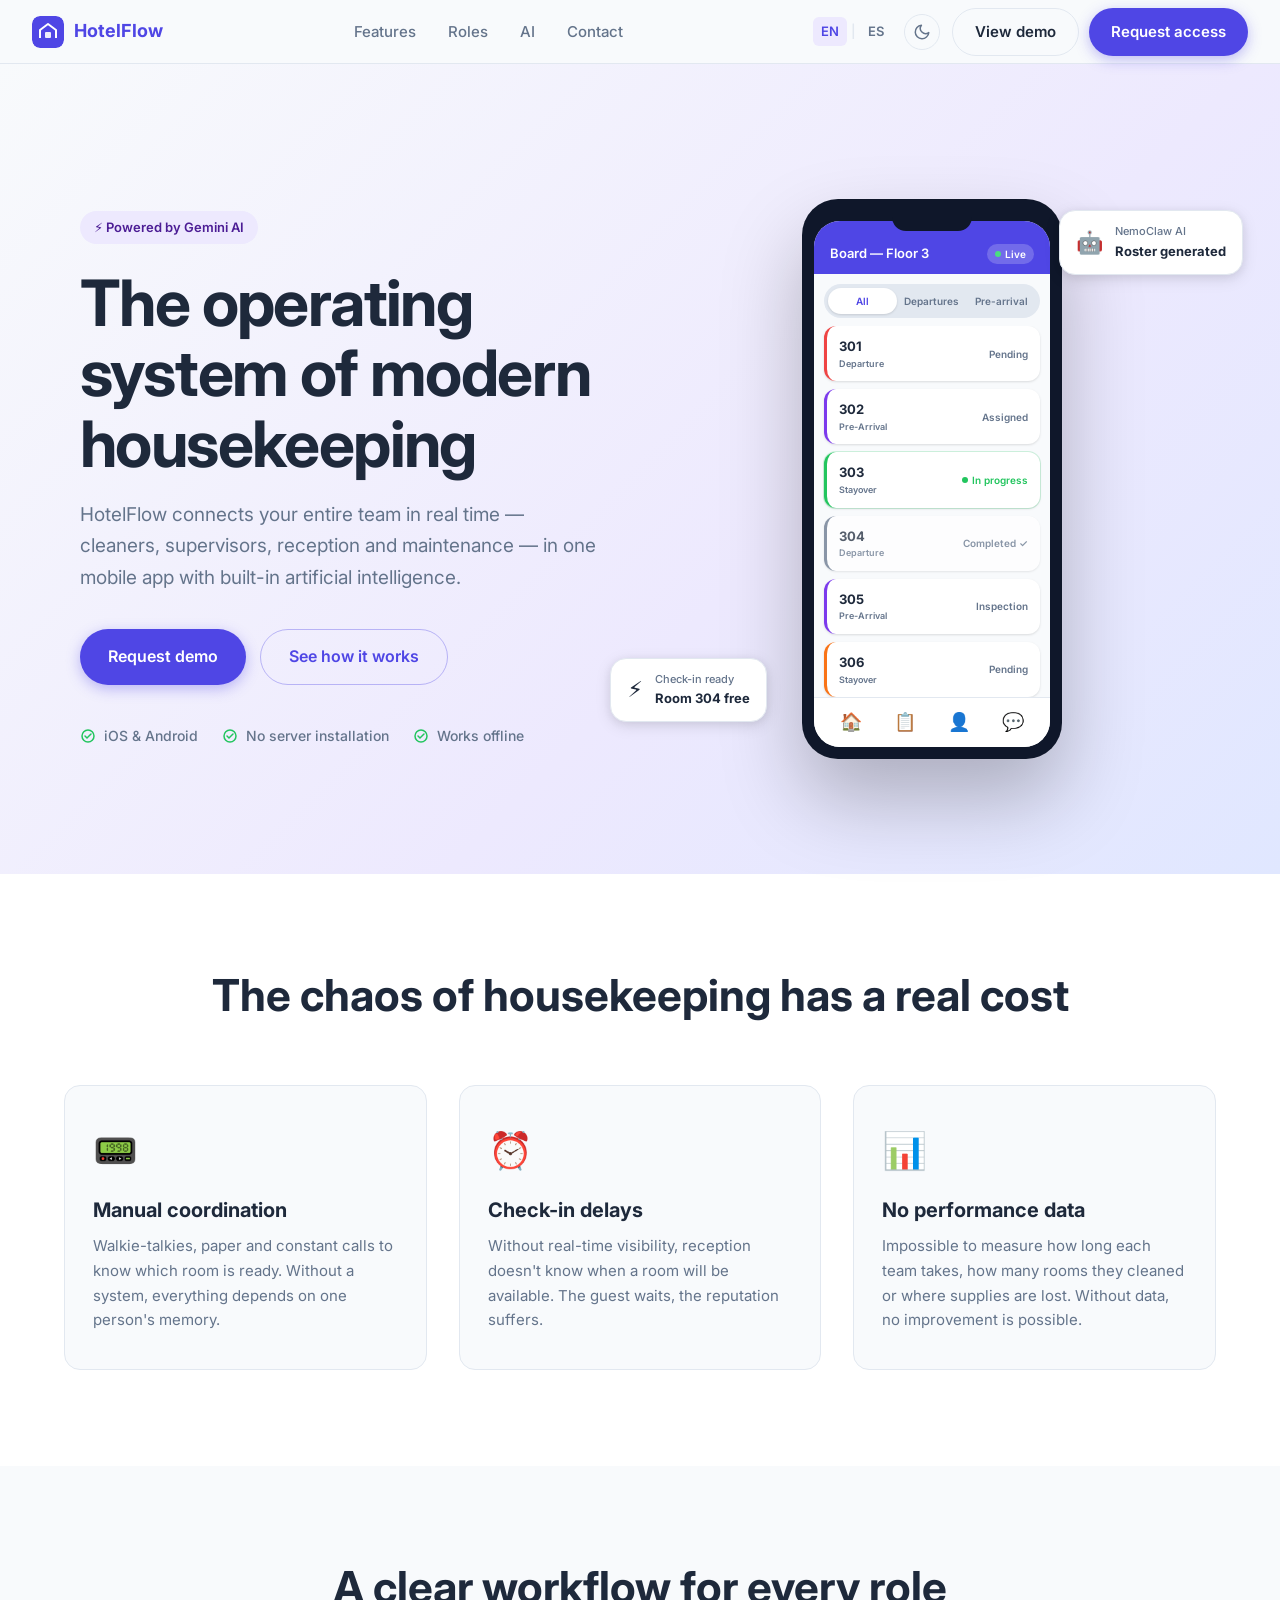
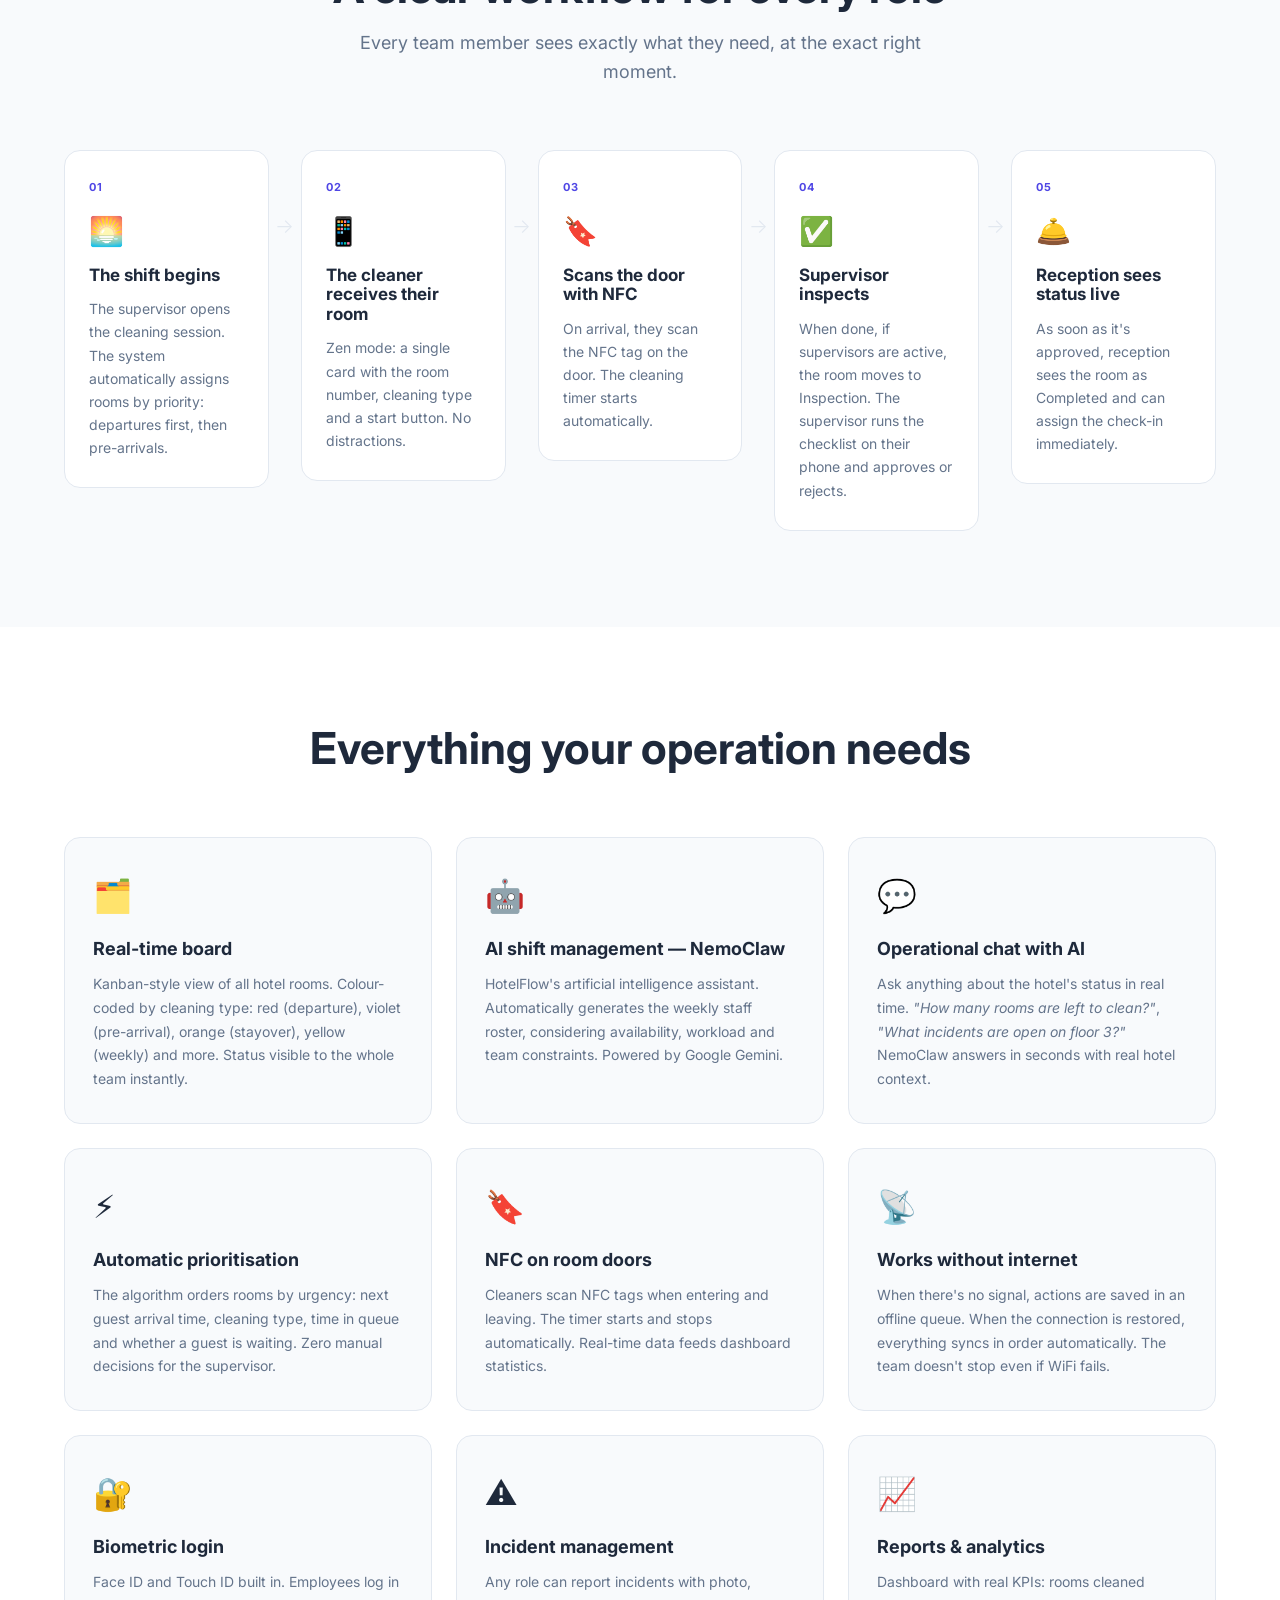
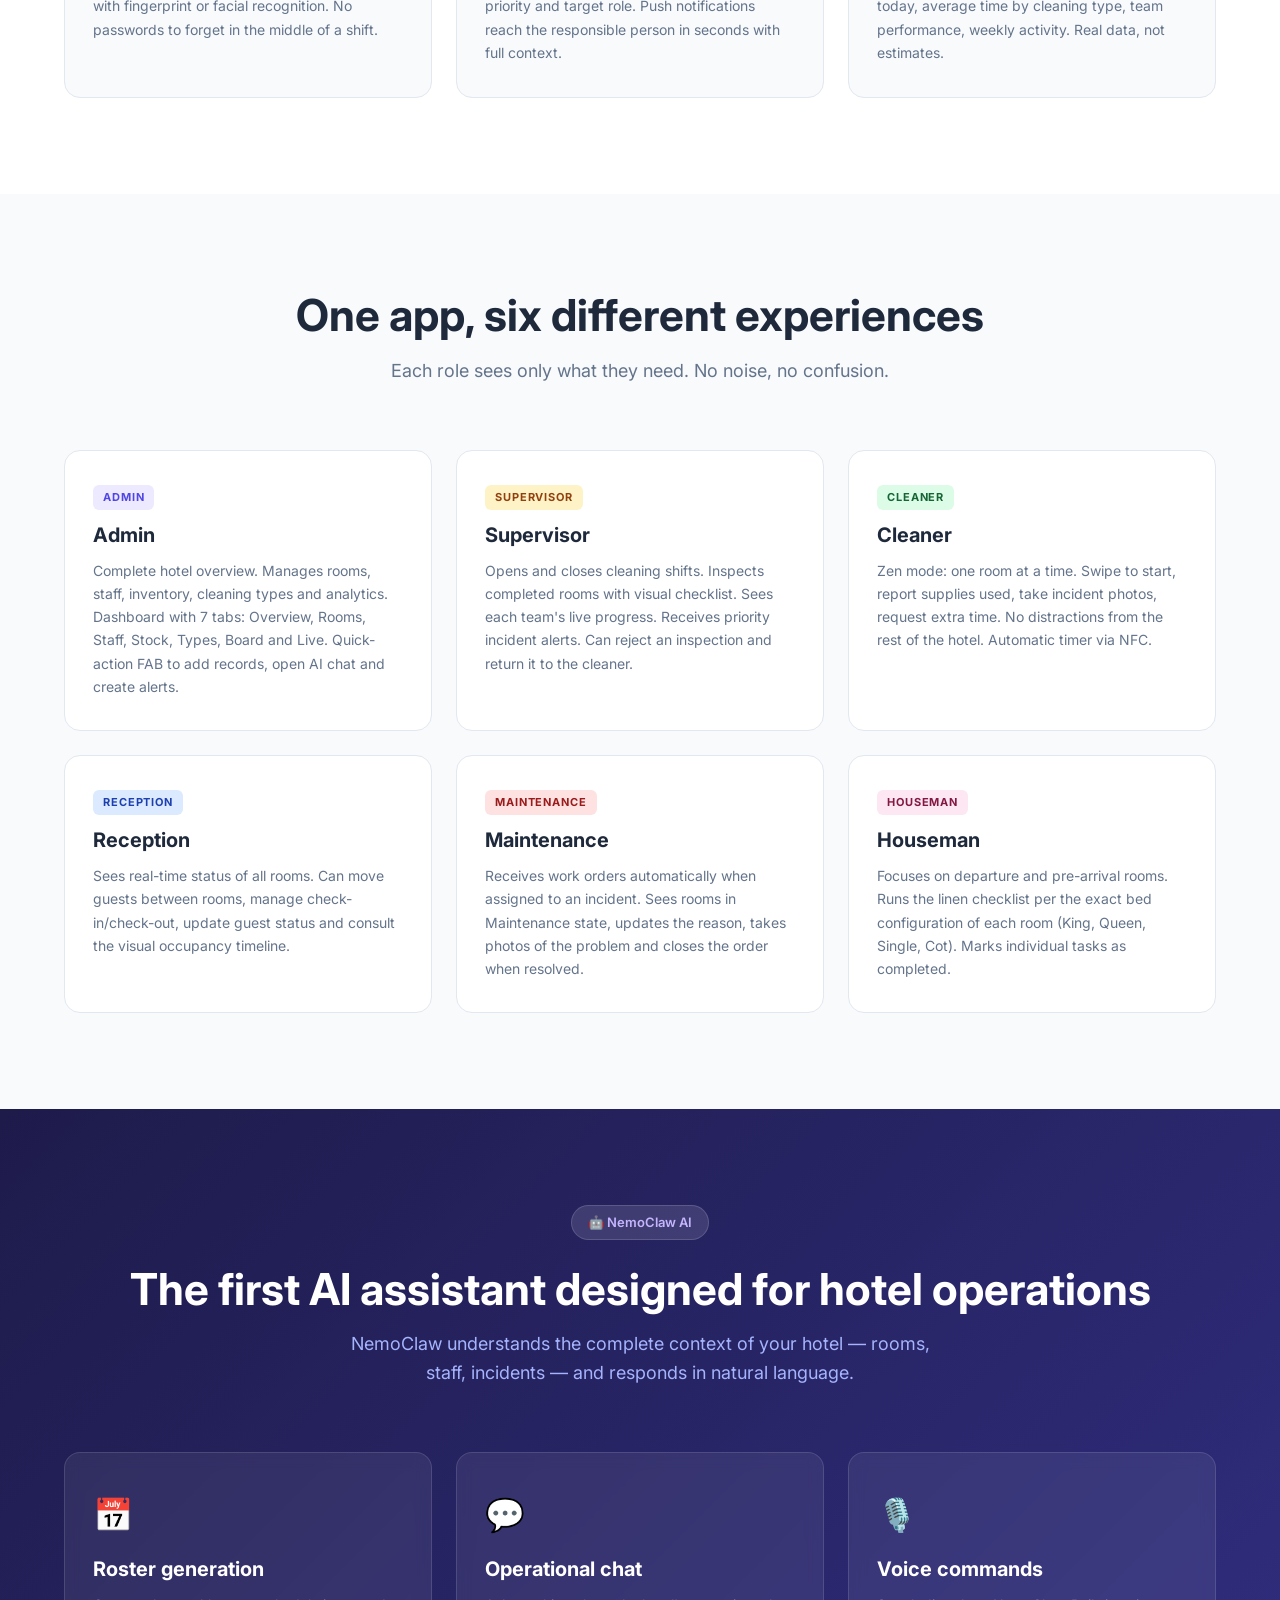
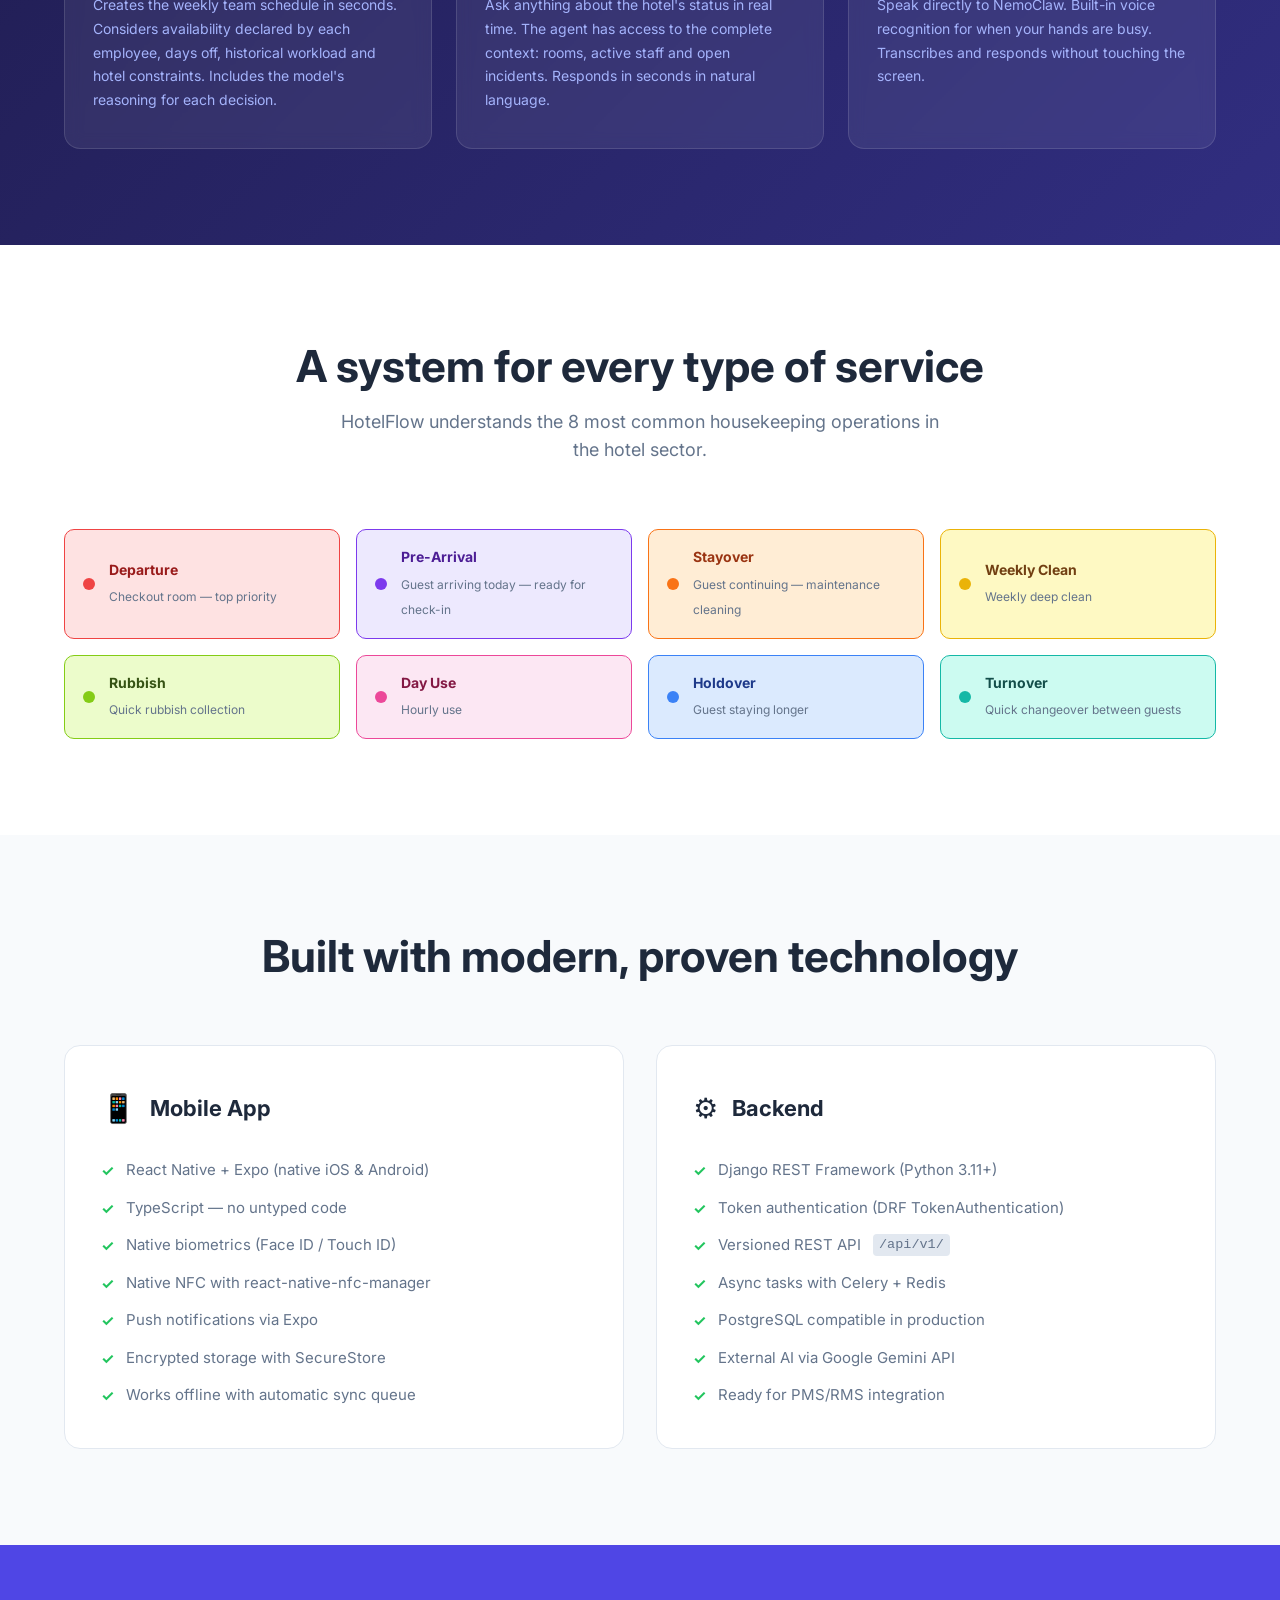
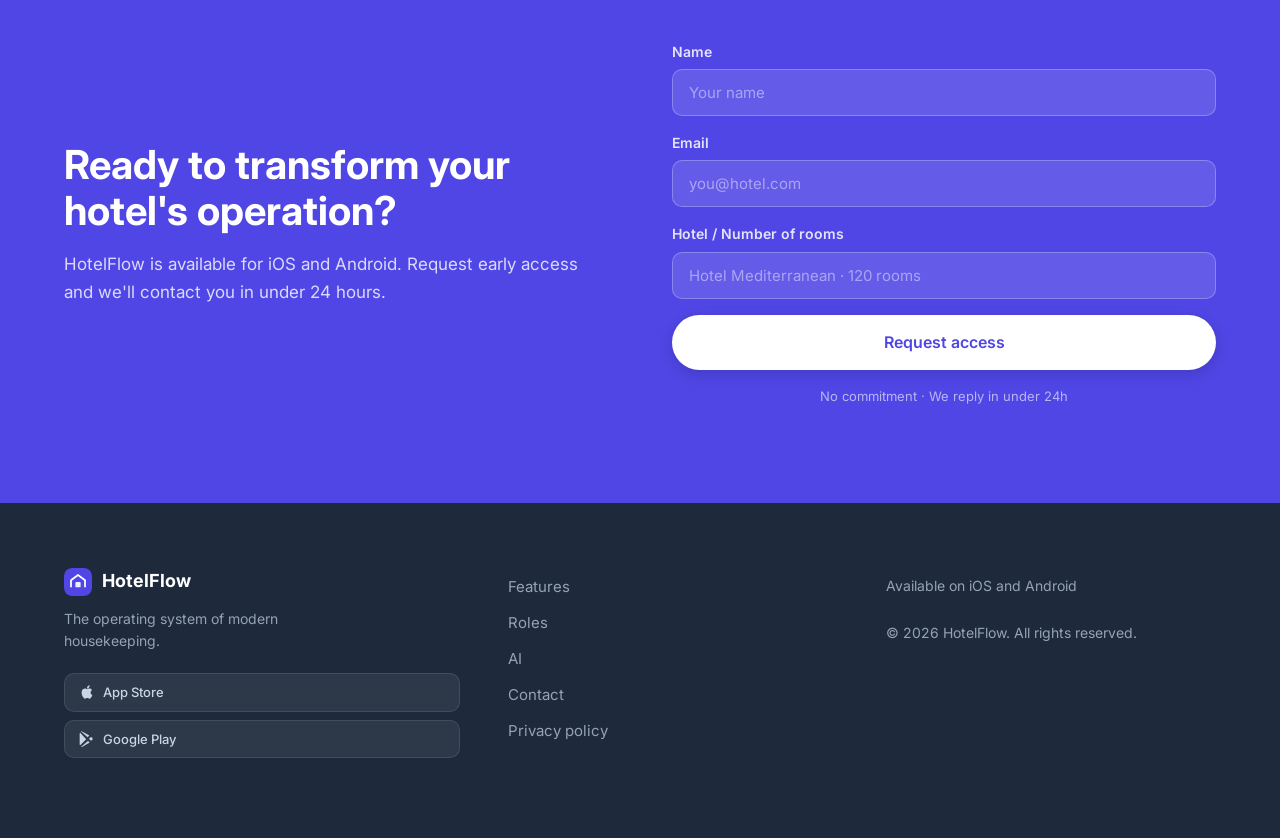
==== index.html @ 0e05501d "Merge pull request #2 from JotaC95/claude/hotelflow-landing-page-g3l93 HotelFlow landing page — Dark" ====
<!doctype html>
<html lang="en" data-theme="light">
<head>
<meta charset="utf-8" />
<meta name="viewport" content="width=device-width,initial-scale=1,viewport-fit=cover" />
<title>HotelFlow — Hotel housekeeping management with AI</title>
<meta name="description" content="Mobile app for hotels connecting cleaners, supervisors and reception in real time, with integrated AI for shifts and operations." />
<meta name="theme-color" content="#4F46E5" />
<meta property="og:title" content="HotelFlow — Hotel housekeeping management with AI" />
<meta property="og:description" content="Mobile app for hotels connecting cleaners, supervisors and reception in real time, with integrated AI for shifts and operations." />
<meta property="og:type" content="website" />
<meta name="robots" content="index,follow" />

<link rel="preconnect" href="https://fonts.googleapis.com" />
<link rel="preconnect" href="https://fonts.gstatic.com" crossorigin />
<link rel="stylesheet" href="https://fonts.googleapis.com/css2?family=Inter:wght@400;500;600;700;800&display=swap" />
<link rel="stylesheet" href="styles.css" />

<script type="application/ld+json">
{
  "@context":"https://schema.org",
  "@type":"SoftwareApplication",
  "name":"HotelFlow",
  "applicationCategory":"BusinessApplication",
  "operatingSystem":"iOS, Android",
  "description":"Mobile app for hotels connecting cleaners, supervisors and reception in real time, with integrated AI."
}
</script>
</head>
<body>

<!-- ========== NAVBAR ========== -->
<nav class="nav" id="nav">
  <a href="#" class="nav__brand">
    <svg class="nav__logo" width="32" height="32" viewBox="0 0 32 32" fill="none" aria-hidden="true">
      <rect width="32" height="32" rx="8" fill="#4F46E5"/>
      <path d="M8 22V14l8-6 8 6v8" stroke="#fff" stroke-width="2" stroke-linejoin="round"/>
      <rect x="13" y="16" width="6" height="6" rx="1" fill="#fff" opacity=".9"/>
    </svg>
    <span class="nav__name">HotelFlow</span>
  </a>

  <ul class="nav__menu">
    <li><a href="#features" data-i18n="nav_features">Features</a></li>
    <li><a href="#roles" data-i18n="nav_roles">Roles</a></li>
    <li><a href="#ia" data-i18n="nav_ia">AI</a></li>
    <li><a href="#contacto" data-i18n="nav_contact">Contact</a></li>
  </ul>

  <div class="nav__right">
    <!-- Language switcher -->
    <div class="lang-switcher" id="lang-switcher" aria-label="Language">
      <button class="lang-btn is-active" data-lang="en">EN</button>
      <span class="lang-sep" aria-hidden="true">|</span>
      <button class="lang-btn" data-lang="es">ES</button>
    </div>

    <!-- Dark mode toggle -->
    <button class="theme-toggle" id="theme-toggle" aria-label="Toggle dark mode">
      <svg class="icon-sun" width="18" height="18" viewBox="0 0 24 24" fill="none" stroke="currentColor" stroke-width="2" stroke-linecap="round" stroke-linejoin="round" aria-hidden="true">
        <circle cx="12" cy="12" r="4"/><line x1="12" y1="2" x2="12" y2="6"/><line x1="12" y1="18" x2="12" y2="22"/>
        <line x1="4.93" y1="4.93" x2="7.76" y2="7.76"/><line x1="16.24" y1="16.24" x2="19.07" y2="19.07"/>
        <line x1="2" y1="12" x2="6" y2="12"/><line x1="18" y1="12" x2="22" y2="12"/>
        <line x1="4.93" y1="19.07" x2="7.76" y2="16.24"/><line x1="16.24" y1="7.76" x2="19.07" y2="4.93"/>
      </svg>
      <svg class="icon-moon" width="18" height="18" viewBox="0 0 24 24" fill="none" stroke="currentColor" stroke-width="2" stroke-linecap="round" stroke-linejoin="round" aria-hidden="true">
        <path d="M21 12.79A9 9 0 1 1 11.21 3 7 7 0 0 0 21 12.79z"/>
      </svg>
    </button>

    <div class="nav__cta">
      <button class="btn btn--ghost" id="btn-demo" data-i18n="nav_demo">View demo</button>
      <a href="#contacto" class="btn btn--primary" data-i18n="nav_access">Request access</a>
    </div>
  </div>

  <button class="nav__hamburger" id="hamburger" aria-label="Open menu">
    <span></span><span></span><span></span>
  </button>
</nav>

<!-- Mobile menu -->
<div class="mobile-menu" id="mobile-menu" aria-hidden="true">
  <ul>
    <li><a href="#features" data-i18n="nav_features">Features</a></li>
    <li><a href="#roles" data-i18n="nav_roles">Roles</a></li>
    <li><a href="#ia" data-i18n="nav_ia">AI</a></li>
    <li><a href="#contacto" data-i18n="nav_contact">Contact</a></li>
  </ul>
  <div class="mobile-menu__controls">
    <div class="lang-switcher">
      <button class="lang-btn is-active" data-lang="en">EN</button>
      <span class="lang-sep" aria-hidden="true">|</span>
      <button class="lang-btn" data-lang="es">ES</button>
    </div>
    <button class="theme-toggle" id="theme-toggle-mobile" aria-label="Toggle dark mode">
      <svg class="icon-sun" width="18" height="18" viewBox="0 0 24 24" fill="none" stroke="currentColor" stroke-width="2" stroke-linecap="round" stroke-linejoin="round" aria-hidden="true">
        <circle cx="12" cy="12" r="4"/><line x1="12" y1="2" x2="12" y2="6"/><line x1="12" y1="18" x2="12" y2="22"/>
        <line x1="4.93" y1="4.93" x2="7.76" y2="7.76"/><line x1="16.24" y1="16.24" x2="19.07" y2="19.07"/>
        <line x1="2" y1="12" x2="6" y2="12"/><line x1="18" y1="12" x2="22" y2="12"/>
      </svg>
      <svg class="icon-moon" width="18" height="18" viewBox="0 0 24 24" fill="none" stroke="currentColor" stroke-width="2" stroke-linecap="round" stroke-linejoin="round" aria-hidden="true">
        <path d="M21 12.79A9 9 0 1 1 11.21 3 7 7 0 0 0 21 12.79z"/>
      </svg>
    </button>
  </div>
  <div class="mobile-menu__cta">
    <a href="#contacto" class="btn btn--primary btn--block" data-i18n="nav_access">Request access</a>
  </div>
</div>

<!-- ========== HERO ========== -->
<section class="hero" id="hero">
  <div class="hero__bg"></div>
  <div class="hero__content">
    <span class="hero__badge" data-i18n="hero_badge">⚡ Powered by Gemini AI</span>
    <h1 class="hero__title" data-i18n="hero_title">The operating system of modern housekeeping</h1>
    <p class="hero__sub" data-i18n="hero_sub">HotelFlow connects your entire team in real time — cleaners, supervisors, reception and maintenance — in one mobile app with built-in artificial intelligence.</p>
    <div class="hero__cta">
      <a href="#contacto" class="btn btn--primary btn--lg" data-i18n="hero_cta_primary">Request demo</a>
      <a href="#como-funciona" class="btn btn--outline btn--lg" data-i18n="hero_cta_secondary">See how it works</a>
    </div>
    <ul class="hero__trust">
      <li>
        <svg width="16" height="16" viewBox="0 0 16 16" fill="none" aria-hidden="true"><circle cx="8" cy="8" r="6" stroke="#22C55E" stroke-width="1.5"/><path d="M5 8l2 2 4-4" stroke="#22C55E" stroke-width="1.5" stroke-linecap="round"/></svg>
        <span data-i18n="hero_trust_1">iOS &amp; Android</span>
      </li>
      <li>
        <svg width="16" height="16" viewBox="0 0 16 16" fill="none" aria-hidden="true"><circle cx="8" cy="8" r="6" stroke="#22C55E" stroke-width="1.5"/><path d="M5 8l2 2 4-4" stroke="#22C55E" stroke-width="1.5" stroke-linecap="round"/></svg>
        <span data-i18n="hero_trust_2">No server installation</span>
      </li>
      <li>
        <svg width="16" height="16" viewBox="0 0 16 16" fill="none" aria-hidden="true"><circle cx="8" cy="8" r="6" stroke="#22C55E" stroke-width="1.5"/><path d="M5 8l2 2 4-4" stroke="#22C55E" stroke-width="1.5" stroke-linecap="round"/></svg>
        <span data-i18n="hero_trust_3">Works offline</span>
      </li>
    </ul>
  </div>

  <div class="hero__visual">
    <div class="phone-frame">
      <div class="phone-notch"></div>
      <div class="phone-screen">
        <div class="app-header">
          <span class="app-header__title" data-i18n="app_header_title">Board — Floor 3</span>
          <span class="app-header__badge"><span data-i18n="app_header_badge">Live</span></span>
        </div>
        <div class="app-tabs">
          <span class="app-tab app-tab--active" data-i18n="app_tab_all">All</span>
          <span class="app-tab" data-i18n="app_tab_departures">Departures</span>
          <span class="app-tab" data-i18n="app_tab_prearrival">Pre-arrival</span>
        </div>
        <div class="room-board">
          <div class="room-card room-card--departure">
            <div><div class="room-card__num">301</div><div class="room-card__type">Departure</div></div>
            <div class="room-card__status" data-i18n="room_pending">Pending</div>
          </div>
          <div class="room-card room-card--prearrival">
            <div><div class="room-card__num">302</div><div class="room-card__type">Pre-Arrival</div></div>
            <div class="room-card__status" data-i18n="room_assigned">Assigned</div>
          </div>
          <div class="room-card room-card--inprogress">
            <div><div class="room-card__num">303</div><div class="room-card__type">Stayover</div></div>
            <div class="room-card__status room-card__status--live"><span class="live-dot"></span><span data-i18n="room_inprogress">In progress</span></div>
          </div>
          <div class="room-card room-card--completed">
            <div><div class="room-card__num">304</div><div class="room-card__type">Departure</div></div>
            <div class="room-card__status" data-i18n="room_completed">Completed ✓</div>
          </div>
          <div class="room-card room-card--prearrival">
            <div><div class="room-card__num">305</div><div class="room-card__type">Pre-Arrival</div></div>
            <div class="room-card__status" data-i18n="room_inspection">Inspection</div>
          </div>
          <div class="room-card room-card--stayover">
            <div><div class="room-card__num">306</div><div class="room-card__type">Stayover</div></div>
            <div class="room-card__status" data-i18n="room_pending">Pending</div>
          </div>
        </div>
        <div class="app-footer-bar">
          <span>🏠</span><span>📋</span><span>👤</span><span>💬</span>
        </div>
      </div>
    </div>
    <div class="hero__float hero__float--a reveal">
      <div class="float-card">
        <div class="float-card__icon">🤖</div>
        <div>
          <div class="float-card__label" data-i18n="float_a_label">NemoClaw AI</div>
          <div class="float-card__val" data-i18n="float_a_val">Roster generated</div>
        </div>
      </div>
    </div>
    <div class="hero__float hero__float--b reveal">
      <div class="float-card">
        <div class="float-card__icon">⚡</div>
        <div>
          <div class="float-card__label" data-i18n="float_b_label">Check-in ready</div>
          <div class="float-card__val" data-i18n="float_b_val">Room 304 free</div>
        </div>
      </div>
    </div>
  </div>
</section>

<!-- ========== PROBLEMA ========== -->
<section class="section problema" id="problema">
  <div class="container">
    <div class="section__head reveal">
      <h2 data-i18n="prob_title">The chaos of housekeeping has a real cost</h2>
    </div>
    <div class="problema__grid">
      <div class="problema__card reveal">
        <div class="problema__icon">📟</div>
        <h3 data-i18n="prob_1_title">Manual coordination</h3>
        <p data-i18n="prob_1_text">Walkie-talkies, paper and constant calls to know which room is ready. Without a system, everything depends on one person's memory.</p>
      </div>
      <div class="problema__card reveal">
        <div class="problema__icon">⏰</div>
        <h3 data-i18n="prob_2_title">Check-in delays</h3>
        <p data-i18n="prob_2_text">Without real-time visibility, reception doesn't know when a room will be available. The guest waits, the reputation suffers.</p>
      </div>
      <div class="problema__card reveal">
        <div class="problema__icon">📊</div>
        <h3 data-i18n="prob_3_title">No performance data</h3>
        <p data-i18n="prob_3_text">Impossible to measure how long each team takes, how many rooms they cleaned or where supplies are lost. Without data, no improvement is possible.</p>
      </div>
    </div>
  </div>
</section>

<!-- ========== CÓMO FUNCIONA ========== -->
<section class="section how" id="como-funciona">
  <div class="container">
    <div class="section__head reveal">
      <h2 data-i18n="how_title">A clear workflow for every role</h2>
      <p data-i18n="how_sub">Every team member sees exactly what they need, at the exact right moment.</p>
    </div>
    <div class="steps">
      <div class="step reveal">
        <div class="step__num" data-i18n="step_1_num">01</div>
        <div class="step__icon">🌅</div>
        <h3 data-i18n="step_1_title">The shift begins</h3>
        <p data-i18n="step_1_text">The supervisor opens the cleaning session. The system automatically assigns rooms by priority: departures first, then pre-arrivals.</p>
      </div>
      <div class="step__connector" aria-hidden="true">→</div>
      <div class="step reveal">
        <div class="step__num" data-i18n="step_2_num">02</div>
        <div class="step__icon">📱</div>
        <h3 data-i18n="step_2_title">The cleaner receives their room</h3>
        <p data-i18n="step_2_text">Zen mode: a single card with the room number, cleaning type and a start button. No distractions.</p>
      </div>
      <div class="step__connector" aria-hidden="true">→</div>
      <div class="step reveal">
        <div class="step__num" data-i18n="step_3_num">03</div>
        <div class="step__icon">🔖</div>
        <h3 data-i18n="step_3_title">Scans the door with NFC</h3>
        <p data-i18n="step_3_text">On arrival, they scan the NFC tag on the door. The cleaning timer starts automatically.</p>
      </div>
      <div class="step__connector" aria-hidden="true">→</div>
      <div class="step reveal">
        <div class="step__num" data-i18n="step_4_num">04</div>
        <div class="step__icon">✅</div>
        <h3 data-i18n="step_4_title">Supervisor inspects</h3>
        <p data-i18n="step_4_text">When done, if supervisors are active, the room moves to Inspection. The supervisor runs the checklist on their phone and approves or rejects.</p>
      </div>
      <div class="step__connector" aria-hidden="true">→</div>
      <div class="step reveal">
        <div class="step__num" data-i18n="step_5_num">05</div>
        <div class="step__icon">🛎️</div>
        <h3 data-i18n="step_5_title">Reception sees status live</h3>
        <p data-i18n="step_5_text">As soon as it's approved, reception sees the room as Completed and can assign the check-in immediately.</p>
      </div>
    </div>
  </div>
</section>

<!-- ========== FEATURES ========== -->
<section class="section features" id="features">
  <div class="container">
    <div class="section__head reveal">
      <h2 data-i18n="feat_title">Everything your operation needs</h2>
    </div>
    <div class="features__grid">
      <div class="feature-card reveal">
        <div class="feature-card__icon">🗂️</div>
        <h3 data-i18n="feat_1_title">Real-time board</h3>
        <p data-i18n="feat_1_text">Kanban-style view of all hotel rooms. Colour-coded by cleaning type: red (departure), violet (pre-arrival), orange (stayover), yellow (weekly) and more. Status visible to the whole team instantly.</p>
      </div>
      <div class="feature-card reveal">
        <div class="feature-card__icon">🤖</div>
        <h3 data-i18n="feat_2_title">AI shift management — NemoClaw</h3>
        <p data-i18n="feat_2_text">HotelFlow's artificial intelligence assistant. Automatically generates the weekly staff roster, considering availability, workload and team constraints. Powered by Google Gemini.</p>
      </div>
      <div class="feature-card reveal">
        <div class="feature-card__icon">💬</div>
        <h3 data-i18n="feat_3_title">Operational chat with AI</h3>
        <p data-i18n-html="feat_3_text">Ask anything about the hotel's status in real time. <em>"How many rooms are left to clean?"</em>, <em>"What incidents are open on floor 3?"</em> NemoClaw answers in seconds with real hotel context.</p>
      </div>
      <div class="feature-card reveal">
        <div class="feature-card__icon">⚡</div>
        <h3 data-i18n="feat_4_title">Automatic prioritisation</h3>
        <p data-i18n="feat_4_text">The algorithm orders rooms by urgency: next guest arrival time, cleaning type, time in queue and whether a guest is waiting. Zero manual decisions for the supervisor.</p>
      </div>
      <div class="feature-card reveal">
        <div class="feature-card__icon">🔖</div>
        <h3 data-i18n="feat_5_title">NFC on room doors</h3>
        <p data-i18n="feat_5_text">Cleaners scan NFC tags when entering and leaving. The timer starts and stops automatically. Real-time data feeds dashboard statistics.</p>
      </div>
      <div class="feature-card reveal">
        <div class="feature-card__icon">📡</div>
        <h3 data-i18n="feat_6_title">Works without internet</h3>
        <p data-i18n="feat_6_text">When there's no signal, actions are saved in an offline queue. When the connection is restored, everything syncs in order automatically. The team doesn't stop even if WiFi fails.</p>
      </div>
      <div class="feature-card reveal">
        <div class="feature-card__icon">🔐</div>
        <h3 data-i18n="feat_7_title">Biometric login</h3>
        <p data-i18n="feat_7_text">Face ID and Touch ID built in. Employees log in with fingerprint or facial recognition. No passwords to forget in the middle of a shift.</p>
      </div>
      <div class="feature-card reveal">
        <div class="feature-card__icon">⚠️</div>
        <h3 data-i18n="feat_8_title">Incident management</h3>
        <p data-i18n="feat_8_text">Any role can report incidents with photo, priority and target role. Push notifications reach the responsible person in seconds with full context.</p>
      </div>
      <div class="feature-card reveal">
        <div class="feature-card__icon">📈</div>
        <h3 data-i18n="feat_9_title">Reports &amp; analytics</h3>
        <p data-i18n="feat_9_text">Dashboard with real KPIs: rooms cleaned today, average time by cleaning type, team performance, weekly activity. Real data, not estimates.</p>
      </div>
    </div>
  </div>
</section>

<!-- ========== ROLES ========== -->
<section class="section roles" id="roles">
  <div class="container">
    <div class="section__head reveal">
      <h2 data-i18n="roles_title">One app, six different experiences</h2>
      <p data-i18n="roles_sub">Each role sees only what they need. No noise, no confusion.</p>
    </div>
    <div class="roles__grid">
      <div class="role-card reveal">
        <div class="role-card__badge">ADMIN</div>
        <h3 data-i18n="role_1_title">Admin</h3>
        <p data-i18n="role_1_text">Complete hotel overview. Manages rooms, staff, inventory, cleaning types and analytics. Dashboard with 7 tabs: Overview, Rooms, Staff, Stock, Types, Board and Live. Quick-action FAB to add records, open AI chat and create alerts.</p>
      </div>
      <div class="role-card reveal">
        <div class="role-card__badge role-card__badge--sup">SUPERVISOR</div>
        <h3 data-i18n="role_2_title">Supervisor</h3>
        <p data-i18n="role_2_text">Opens and closes cleaning shifts. Inspects completed rooms with visual checklist. Sees each team's live progress. Receives priority incident alerts. Can reject an inspection and return it to the cleaner.</p>
      </div>
      <div class="role-card reveal">
        <div class="role-card__badge role-card__badge--clean">CLEANER</div>
        <h3 data-i18n="role_3_title">Cleaner</h3>
        <p data-i18n="role_3_text">Zen mode: one room at a time. Swipe to start, report supplies used, take incident photos, request extra time. No distractions from the rest of the hotel. Automatic timer via NFC.</p>
      </div>
      <div class="role-card reveal">
        <div class="role-card__badge role-card__badge--recep">RECEPTION</div>
        <h3 data-i18n="role_4_title">Reception</h3>
        <p data-i18n="role_4_text">Sees real-time status of all rooms. Can move guests between rooms, manage check-in/check-out, update guest status and consult the visual occupancy timeline.</p>
      </div>
      <div class="role-card reveal">
        <div class="role-card__badge role-card__badge--maint">MAINTENANCE</div>
        <h3 data-i18n="role_5_title">Maintenance</h3>
        <p data-i18n="role_5_text">Receives work orders automatically when assigned to an incident. Sees rooms in Maintenance state, updates the reason, takes photos of the problem and closes the order when resolved.</p>
      </div>
      <div class="role-card reveal">
        <div class="role-card__badge role-card__badge--house">HOUSEMAN</div>
        <h3 data-i18n="role_6_title">Houseman</h3>
        <p data-i18n="role_6_text">Focuses on departure and pre-arrival rooms. Runs the linen checklist per the exact bed configuration of each room (King, Queen, Single, Cot). Marks individual tasks as completed.</p>
      </div>
    </div>
  </div>
</section>

<!-- ========== IA ========== -->
<section class="ia" id="ia">
  <div class="container">
    <div class="ia__head reveal">
      <span class="ia__badge" data-i18n="ia_badge">🤖 NemoClaw AI</span>
      <h2 data-i18n="ia_title">The first AI assistant designed for hotel operations</h2>
      <p data-i18n="ia_sub">NemoClaw understands the complete context of your hotel — rooms, staff, incidents — and responds in natural language.</p>
    </div>
    <div class="ia__grid">
      <div class="ia__card reveal">
        <div class="ia__card-icon">📅</div>
        <h3 data-i18n="ia_1_title">Roster generation</h3>
        <p data-i18n="ia_1_text">Creates the weekly team schedule in seconds. Considers availability declared by each employee, days off, historical workload and hotel constraints. Includes the model's reasoning for each decision.</p>
      </div>
      <div class="ia__card reveal">
        <div class="ia__card-icon">💬</div>
        <h3 data-i18n="ia_2_title">Operational chat</h3>
        <p data-i18n="ia_2_text">Ask anything about the hotel's status in real time. The agent has access to the complete context: rooms, active staff and open incidents. Responds in seconds in natural language.</p>
      </div>
      <div class="ia__card reveal">
        <div class="ia__card-icon">🎙️</div>
        <h3 data-i18n="ia_3_title">Voice commands</h3>
        <p data-i18n="ia_3_text">Speak directly to NemoClaw. Built-in voice recognition for when your hands are busy. Transcribes and responds without touching the screen.</p>
      </div>
    </div>
  </div>
</section>

<!-- ========== TIPOS DE LIMPIEZA ========== -->
<section class="section tipos" id="tipos">
  <div class="container">
    <div class="section__head reveal">
      <h2 data-i18n="tipos_title">A system for every type of service</h2>
      <p data-i18n="tipos_sub">HotelFlow understands the 8 most common housekeeping operations in the hotel sector.</p>
    </div>
    <div class="tipos__grid">
      <div class="tipo-badge reveal" style="--tipo-bg:#FEE2E2;--tipo-border:#EF4444;--tipo-text:#991B1B">
        <span class="tipo-badge__dot" style="background:#EF4444"></span>
        <div><strong data-i18n="tipo_1_name">Departure</strong><span data-i18n="tipo_1_desc">Checkout room — top priority</span></div>
      </div>
      <div class="tipo-badge reveal" style="--tipo-bg:#EDE9FE;--tipo-border:#7C3AED;--tipo-text:#4C1D95">
        <span class="tipo-badge__dot" style="background:#7C3AED"></span>
        <div><strong data-i18n="tipo_2_name">Pre-Arrival</strong><span data-i18n="tipo_2_desc">Guest arriving today — ready for check-in</span></div>
      </div>
      <div class="tipo-badge reveal" style="--tipo-bg:#FFEDD5;--tipo-border:#F97316;--tipo-text:#9A3412">
        <span class="tipo-badge__dot" style="background:#F97316"></span>
        <div><strong data-i18n="tipo_3_name">Stayover</strong><span data-i18n="tipo_3_desc">Guest continuing — maintenance cleaning</span></div>
      </div>
      <div class="tipo-badge reveal" style="--tipo-bg:#FEF9C3;--tipo-border:#EAB308;--tipo-text:#713F12">
        <span class="tipo-badge__dot" style="background:#EAB308"></span>
        <div><strong data-i18n="tipo_4_name">Weekly Clean</strong><span data-i18n="tipo_4_desc">Weekly deep clean</span></div>
      </div>
      <div class="tipo-badge reveal" style="--tipo-bg:#ECFCCB;--tipo-border:#84CC16;--tipo-text:#365314">
        <span class="tipo-badge__dot" style="background:#84CC16"></span>
        <div><strong data-i18n="tipo_5_name">Rubbish</strong><span data-i18n="tipo_5_desc">Quick rubbish collection</span></div>
      </div>
      <div class="tipo-badge reveal" style="--tipo-bg:#FCE7F3;--tipo-border:#EC4899;--tipo-text:#831843">
        <span class="tipo-badge__dot" style="background:#EC4899"></span>
        <div><strong data-i18n="tipo_6_name">Day Use</strong><span data-i18n="tipo_6_desc">Hourly use</span></div>
      </div>
      <div class="tipo-badge reveal" style="--tipo-bg:#DBEAFE;--tipo-border:#3B82F6;--tipo-text:#1E3A8A">
        <span class="tipo-badge__dot" style="background:#3B82F6"></span>
        <div><strong data-i18n="tipo_7_name">Holdover</strong><span data-i18n="tipo_7_desc">Guest staying longer</span></div>
      </div>
      <div class="tipo-badge reveal" style="--tipo-bg:#CCFBF1;--tipo-border:#14B8A6;--tipo-text:#134E4A">
        <span class="tipo-badge__dot" style="background:#14B8A6"></span>
        <div><strong data-i18n="tipo_8_name">Turnover</strong><span data-i18n="tipo_8_desc">Quick changeover between guests</span></div>
      </div>
    </div>
  </div>
</section>

<!-- ========== STACK ========== -->
<section class="section stack" id="stack">
  <div class="container">
    <div class="section__head reveal">
      <h2 data-i18n="stack_title">Built with modern, proven technology</h2>
    </div>
    <div class="stack__grid">
      <div class="stack__col reveal">
        <div class="stack__col-head">
          <span class="stack__col-icon">📱</span>
          <h3 data-i18n="stack_mobile_title">Mobile App</h3>
        </div>
        <ul class="stack__list">
          <li data-i18n="stack_mobile_1">React Native + Expo (native iOS &amp; Android)</li>
          <li data-i18n="stack_mobile_2">TypeScript — no untyped code</li>
          <li data-i18n="stack_mobile_3">Native biometrics (Face ID / Touch ID)</li>
          <li data-i18n="stack_mobile_4">Native NFC with react-native-nfc-manager</li>
          <li data-i18n="stack_mobile_5">Push notifications via Expo</li>
          <li data-i18n="stack_mobile_6">Encrypted storage with SecureStore</li>
          <li data-i18n="stack_mobile_7">Works offline with automatic sync queue</li>
        </ul>
      </div>
      <div class="stack__col reveal">
        <div class="stack__col-head">
          <span class="stack__col-icon">⚙️</span>
          <h3 data-i18n="stack_backend_title">Backend</h3>
        </div>
        <ul class="stack__list">
          <li data-i18n="stack_backend_1">Django REST Framework (Python 3.11+)</li>
          <li data-i18n="stack_backend_2">Token authentication (DRF TokenAuthentication)</li>
          <li>Versioned REST API <code>/api/v1/</code></li>
          <li data-i18n="stack_backend_4">Async tasks with Celery + Redis</li>
          <li data-i18n="stack_backend_5">PostgreSQL compatible in production</li>
          <li data-i18n="stack_backend_6">External AI via Google Gemini API</li>
          <li data-i18n="stack_backend_7">Ready for PMS/RMS integration</li>
        </ul>
      </div>
    </div>
  </div>
</section>

<!-- ========== CTA FINAL ========== -->
<section class="cta-section" id="contacto">
  <div class="container">
    <div class="cta-section__inner">
      <div class="cta-section__text reveal">
        <h2 data-i18n="cta_title">Ready to transform your hotel's operation?</h2>
        <p data-i18n="cta_sub">HotelFlow is available for iOS and Android. Request early access and we'll contact you in under 24 hours.</p>
      </div>
      <form class="cta-form reveal" id="cta-form" novalidate>
        <div class="form-group">
          <label for="f-name" data-i18n="form_name_label">Name</label>
          <input type="text" id="f-name" name="nombre" data-i18n-ph="form_name_placeholder" placeholder="Your name" required />
        </div>
        <div class="form-group">
          <label for="f-email" data-i18n="form_email_label">Email</label>
          <input type="email" id="f-email" name="email" data-i18n-ph="form_email_placeholder" placeholder="you@hotel.com" required />
        </div>
        <div class="form-group">
          <label for="f-hotel" data-i18n="form_hotel_label">Hotel / Number of rooms</label>
          <input type="text" id="f-hotel" name="hotel" data-i18n-ph="form_hotel_placeholder" placeholder="Hotel Mediterranean · 120 rooms" required />
        </div>
        <button type="submit" class="btn btn--white btn--block btn--lg" data-i18n="form_btn">Request access</button>
        <p class="cta-form__note" data-i18n="form_note">No commitment · We reply in under 24h</p>
      </form>
    </div>
  </div>
</section>

<!-- ========== FOOTER ========== -->
<footer class="footer">
  <div class="container">
    <div class="footer__grid">
      <div class="footer__brand">
        <a href="#" class="nav__brand">
          <svg class="nav__logo" width="28" height="28" viewBox="0 0 32 32" fill="none" aria-hidden="true">
            <rect width="32" height="32" rx="8" fill="#4F46E5"/>
            <path d="M8 22V14l8-6 8 6v8" stroke="#fff" stroke-width="2" stroke-linejoin="round"/>
            <rect x="13" y="16" width="6" height="6" rx="1" fill="#fff" opacity=".9"/>
          </svg>
          <span class="nav__name footer__brand-name">HotelFlow</span>
        </a>
        <p data-i18n="footer_tagline">The operating system of modern housekeeping.</p>
        <div class="footer__stores">
          <span class="store-badge">
            <svg width="16" height="16" viewBox="0 0 24 24" fill="currentColor" aria-hidden="true"><path d="M18.71 19.5c-.83 1.24-1.71 2.45-3.05 2.47-1.34.03-1.77-.79-3.29-.79-1.53 0-2 .77-3.27.82-1.31.05-2.3-1.32-3.14-2.53C4.25 17 2.94 12.45 4.7 9.39c.87-1.52 2.43-2.48 4.12-2.51 1.28-.02 2.5.87 3.29.87.78 0 2.26-1.07 3.8-.91.65.03 2.47.26 3.64 1.98-.09.06-2.17 1.28-2.15 3.81.03 3.02 2.65 4.03 2.68 4.04-.03.07-.42 1.44-1.38 2.83M13 3.5c.73-.83 1.94-1.46 2.94-1.5.13 1.17-.34 2.35-1.04 3.19-.69.85-1.83 1.51-2.95 1.42-.15-1.15.41-2.35 1.05-3.11z"/></svg>
            App Store
          </span>
          <span class="store-badge">
            <svg width="16" height="16" viewBox="0 0 24 24" fill="currentColor" aria-hidden="true"><path d="M3.18 23.76c.24.14.5.21.77.21.17 0 .34-.03.5-.09l11.56-6.47-2.5-2.5-10.33 8.85zm-1.5-21.14C1.25 2.96 1 3.4 1 3.96v16.07c0 .56.25 1 .68 1.32l.09.07 9-9v-.21L1.77 2.55l-.09.07zM20.17 10.28l-2.36-1.33-2.8 2.8 2.8 2.8 2.38-1.34c.68-.38.68-1.01 0-1.39l-.02-.04zM3.95.25L15.51 6.72l-2.5 2.5L2.68.37C2.88.3 3.11.27 3.35.27c.21 0 .41.03.6.1l-.02-.12z"/></svg>
            Google Play
          </span>
        </div>
      </div>
      <nav class="footer__nav" aria-label="Footer navigation">
        <a href="#features" data-i18n="nav_features">Features</a>
        <a href="#roles" data-i18n="nav_roles">Roles</a>
        <a href="#ia" data-i18n="nav_ia">AI</a>
        <a href="#contacto" data-i18n="nav_contact">Contact</a>
        <a href="#" data-i18n="footer_privacy">Privacy policy</a>
      </nav>
      <div class="footer__info">
        <p data-i18n="footer_available">Available on iOS and Android</p>
        <p class="footer__copy" data-i18n="footer_copy">© 2026 HotelFlow. All rights reserved.</p>
      </div>
    </div>
  </div>
</footer>

<script src="app.js"></script>
</body>
</html>
---- styles.css ----
/* ============ TOKENS — LIGHT ============ */
:root {
  --primary: #4F46E5;
  --primary-dark: #4338CA;
  --primary-light: #EDE9FE;
  --secondary: #F97316;
  --bg: #F8FAFC;
  --bg-card: #FFFFFF;
  --bg-section-alt: #FFFFFF;
  --text: #1E293B;
  --text-muted: #64748B;
  --border: #E2E8F0;
  --success: #22C55E;
  --footer-bg: #1E293B;
  --footer-border: rgba(255,255,255,.08);
  --radius: 16px;
  --radius-sm: 10px;
  --radius-lg: 24px;
  --shadow-sm: 0 1px 3px rgba(0,0,0,.08), 0 1px 2px rgba(0,0,0,.05);
  --shadow: 0 4px 16px rgba(0,0,0,.1), 0 2px 8px rgba(0,0,0,.06);
  --shadow-lg: 0 20px 40px rgba(0,0,0,.12), 0 8px 20px rgba(0,0,0,.08);
  --font: "Inter", ui-sans-serif, system-ui, -apple-system, sans-serif;
  --transition-theme: background-color .3s ease, border-color .3s ease, color .3s ease, box-shadow .3s ease;
}

/* ============ TOKENS — DARK ============ */
html[data-theme="dark"] {
  --bg: #0F172A;
  --bg-card: #1E293B;
  --bg-section-alt: #111827;
  --text: #F1F5F9;
  --text-muted: #94A3B8;
  --border: rgba(148,163,184,.15);
  --footer-bg: #020617;
  --footer-border: rgba(255,255,255,.06);
  --shadow-sm: 0 1px 3px rgba(0,0,0,.4), 0 1px 2px rgba(0,0,0,.3);
  --shadow: 0 4px 16px rgba(0,0,0,.5), 0 2px 8px rgba(0,0,0,.3);
  --shadow-lg: 0 20px 40px rgba(0,0,0,.6), 0 8px 20px rgba(0,0,0,.4);
}

/* ============ BASE ============ */
*,*::before,*::after { box-sizing: border-box; }
html,body { margin:0; padding:0; }
html { scroll-behavior: smooth; }
body {
  font-family: var(--font);
  background: var(--bg);
  color: var(--text);
  -webkit-font-smoothing: antialiased;
  overflow-x: hidden;
  line-height: 1.6;
  transition: var(--transition-theme);
}
img,svg { display:block; max-width:100%; }
a { color: inherit; text-decoration: none; }
button { font: inherit; cursor: pointer; border: 0; background: none; color: inherit; }
h1,h2,h3,h4 { margin:0; font-weight:700; line-height:1.15; }
p { margin:0; color: var(--text-muted); }
em { font-style: italic; }
code {
  font-family: ui-monospace, monospace; font-size: .9em;
  background: var(--border); color: var(--text-muted);
  padding: 1px 6px; border-radius: 4px;
  transition: var(--transition-theme);
}

/* ============ LAYOUT ============ */
.container { max-width: 1200px; margin: 0 auto; padding: 0 24px; }

/* ============ SECTIONS ============ */
.section { padding: 96px 0; }
.section__head { text-align: center; margin-bottom: 64px; }
.section__head h2 { font-size: clamp(28px, 4vw, 44px); color: var(--text); margin-bottom: 16px; transition: var(--transition-theme); }
.section__head p { font-size: 18px; max-width: 600px; margin: 0 auto; }

/* ============ BUTTONS ============ */
.btn {
  display: inline-flex; align-items:center; justify-content:center; gap: 8px;
  padding: 11px 22px; border-radius: 999px;
  font-size: 15px; font-weight: 600;
  transition: all .2s cubic-bezier(.2,.9,.2,1);
  white-space: nowrap; cursor: pointer; border: none;
  text-decoration: none;
}
.btn:active { transform: scale(.97); }
.btn--primary { background: var(--primary); color: #fff; box-shadow: 0 4px 14px rgba(79,70,229,.35); }
.btn--primary:hover { background: var(--primary-dark); box-shadow: 0 6px 20px rgba(79,70,229,.45); transform: translateY(-1px); }
.btn--ghost {
  background: transparent;
  border: 1.5px solid var(--border);
  color: var(--text);
  transition: all .2s, border-color .3s, color .3s;
}
.btn--ghost:hover { border-color: var(--primary); color: var(--primary); }
.btn--outline { background: transparent; border: 1.5px solid rgba(79,70,229,.35); color: var(--primary); }
.btn--outline:hover { background: var(--primary-light); border-color: var(--primary); }
html[data-theme="dark"] .btn--outline { border-color: rgba(167,139,250,.4); color: #A78BFA; }
html[data-theme="dark"] .btn--outline:hover { background: rgba(79,70,229,.15); border-color: #A78BFA; }
.btn--white { background: #fff; color: var(--primary); box-shadow: 0 4px 14px rgba(0,0,0,.15); }
.btn--white:hover { background: #f0f0ff; transform: translateY(-1px); }
.btn--lg { padding: 14px 28px; font-size: 16px; }
.btn--block { width: 100%; }

/* ============ REVEAL ============ */
.reveal { opacity: 0; transform: translateY(28px); transition: opacity .7s cubic-bezier(.2,.9,.2,1), transform .7s cubic-bezier(.2,.9,.2,1); }
.reveal.is-in { opacity: 1; transform: none; }

/* ============ NAVBAR ============ */
.nav {
  position: sticky; top: 0; z-index: 100;
  display: flex; align-items:center; gap: 16px;
  padding: 0 32px; height: 64px;
  background: rgba(248,250,252,.92);
  backdrop-filter: blur(12px) saturate(160%);
  -webkit-backdrop-filter: blur(12px) saturate(160%);
  border-bottom: 1px solid var(--border);
  transition: box-shadow .3s, background .3s, border-color .3s;
}
html[data-theme="dark"] .nav {
  background: rgba(15,23,42,.92);
  border-bottom-color: rgba(148,163,184,.1);
}
.nav.is-scrolled { box-shadow: var(--shadow-sm); }
.nav__brand { display:flex; align-items:center; gap:10px; font-weight:700; font-size:18px; color: var(--primary); flex-shrink:0; }
.nav__logo { border-radius: 8px; }
.nav__name { color: var(--primary); }
.nav__menu {
  display: flex; gap: 32px; margin: 0 auto;
  list-style: none; padding: 0;
  font-size: 15px; font-weight: 500;
}
.nav__menu a { color: var(--text-muted); transition: color .2s; position: relative; }
.nav__menu a::after {
  content:""; position:absolute; left:0; right:0; bottom:-4px; height:2px;
  background: var(--primary); border-radius:1px;
  transform: scaleX(0); transform-origin: left;
  transition: transform .25s cubic-bezier(.2,.9,.2,1);
}
.nav__menu a:hover { color: var(--primary); }
.nav__menu a:hover::after { transform: scaleX(1); }

/* Right controls cluster */
.nav__right { display: flex; align-items: center; gap: 12px; flex-shrink: 0; }
.nav__cta { display:flex; gap: 10px; }

/* Language switcher */
.lang-switcher {
  display: flex; align-items: center; gap: 4px;
  font-size: 13px; font-weight: 600;
}
.lang-sep { color: var(--border); }
.lang-btn {
  padding: 4px 8px; border-radius: 6px; cursor: pointer;
  color: var(--text-muted); background: none; border: none; font-size: 13px; font-weight: 600;
  transition: all .2s;
}
.lang-btn:hover { color: var(--primary); }
.lang-btn.is-active { color: var(--primary); background: var(--primary-light); }
html[data-theme="dark"] .lang-btn.is-active { background: rgba(79,70,229,.2); }

/* Theme toggle */
.theme-toggle {
  width: 36px; height: 36px; border-radius: 50%;
  display: flex; align-items: center; justify-content: center;
  color: var(--text-muted); border: 1.5px solid var(--border);
  transition: all .2s;
  flex-shrink: 0;
}
.theme-toggle:hover { color: var(--primary); border-color: var(--primary); background: var(--primary-light); }
html[data-theme="dark"] .theme-toggle:hover { background: rgba(79,70,229,.2); }
/* Show sun in dark mode, moon in light mode */
.theme-toggle .icon-sun { display: none; }
.theme-toggle .icon-moon { display: block; }
html[data-theme="dark"] .theme-toggle .icon-sun { display: block; }
html[data-theme="dark"] .theme-toggle .icon-moon { display: none; }

/* Hamburger */
.nav__hamburger {
  display: none; flex-direction: column; gap: 5px;
  padding: 8px; margin-left: 8px; border-radius: 8px;
  transition: background .2s;
}
.nav__hamburger:hover { background: var(--border); }
.nav__hamburger span { display:block; width:22px; height:2px; background: var(--text); border-radius:2px; transition: all .3s; }
.nav__hamburger.is-open span:nth-child(1) { transform: translateY(7px) rotate(45deg); }
.nav__hamburger.is-open span:nth-child(2) { opacity: 0; }
.nav__hamburger.is-open span:nth-child(3) { transform: translateY(-7px) rotate(-45deg); }

/* Mobile menu */
.mobile-menu {
  display: none; position: fixed; inset: 64px 0 0;
  background: var(--bg-card); z-index: 90; padding: 24px;
  transform: translateX(100%); transition: transform .3s cubic-bezier(.2,.9,.2,1), background .3s;
  border-top: 1px solid var(--border);
}
.mobile-menu.is-open { transform: translateX(0); display: block; }
.mobile-menu ul { list-style:none; padding:0; margin:0 0 32px; display:flex; flex-direction:column; gap:4px; }
.mobile-menu ul a { display:block; padding: 14px 16px; font-size:18px; font-weight:500; color: var(--text); border-radius: 10px; transition: background .2s, color .2s; }
.mobile-menu ul a:hover { background: var(--bg); color: var(--primary); }
.mobile-menu__controls {
  display: flex; align-items: center; gap: 16px;
  padding: 16px 0; border-top: 1px solid var(--border); margin-bottom: 20px;
}
.mobile-menu__controls .lang-switcher { display: flex; }
.mobile-menu__controls .theme-toggle { display: flex; }

/* ============ HERO ============ */
.hero {
  position: relative; min-height: 90vh;
  display: grid; grid-template-columns: 1fr 1fr; gap: 48px; align-items: center;
  padding: 80px 80px 60px; max-width: 1400px; margin: 0 auto;
}
.hero__bg {
  position: absolute; inset: 0; z-index: -1; pointer-events: none;
  background: linear-gradient(135deg, var(--bg) 0%, var(--primary-light) 60%, #E0E7FF 100%);
  transition: var(--transition-theme);
}
html[data-theme="dark"] .hero__bg {
  background: linear-gradient(135deg, #0F172A 0%, #1E1B4B 60%, #1E293B 100%);
}
.hero__badge {
  display: inline-flex; align-items: center; gap: 6px;
  background: #EDE9FE; color: #4C1D95;
  padding: 6px 14px; border-radius: 999px;
  font-size: 13px; font-weight: 600; margin-bottom: 24px;
}
html[data-theme="dark"] .hero__badge { background: rgba(79,70,229,.25); color: #C4B5FD; }
.hero__title {
  font-size: clamp(36px, 5vw, 64px); color: var(--text);
  line-height: 1.1; letter-spacing: -0.025em; margin-bottom: 20px;
  transition: var(--transition-theme);
}
.hero__sub {
  font-size: clamp(16px, 1.5vw, 19px); color: var(--text-muted);
  line-height: 1.65; max-width: 520px; margin-bottom: 36px;
}
.hero__cta { display: flex; gap: 14px; flex-wrap: wrap; margin-bottom: 40px; }
.hero__trust { display: flex; gap: 24px; flex-wrap: wrap; list-style: none; padding: 0; margin: 0; font-size: 14px; color: var(--text-muted); font-weight: 500; }
.hero__trust li { display: flex; align-items: center; gap: 8px; }

/* Phone frame */
.hero__visual { position: relative; display: flex; justify-content: center; align-items: center; padding: 40px 0; }
.phone-frame {
  position: relative; width: 260px; min-width: 240px;
  background: #0F172A;
  border-radius: 36px; padding: 12px;
  box-shadow: 0 40px 80px rgba(0,0,0,.25), 0 0 0 1px rgba(255,255,255,.1);
  z-index: 2;
}
html[data-theme="dark"] .phone-frame { box-shadow: 0 40px 80px rgba(0,0,0,.5), 0 0 0 1px rgba(255,255,255,.08); }
.phone-notch { width: 80px; height: 20px; background: #0F172A; border-radius: 0 0 14px 14px; margin: 0 auto; position: relative; z-index: 10; }
.phone-screen {
  background: var(--bg); border-radius: 26px; overflow: hidden;
  min-height: 500px; display: flex; flex-direction: column;
  margin-top: -10px; transition: background .3s;
}
.app-header {
  background: var(--primary); padding: 14px 16px 10px;
  display: flex; justify-content: space-between; align-items: center; padding-top: 22px;
}
.app-header__title { color: #fff; font-size: 13px; font-weight: 600; }
.app-header__badge { background: rgba(255,255,255,.2); color:#fff; font-size: 10px; font-weight: 600; padding: 2px 8px; border-radius: 999px; display: flex; align-items: center; gap: 4px; }
.app-header__badge::before { content:""; width:6px; height:6px; border-radius:50%; background:#4ade80; animation: blink 1.5s infinite; }
@keyframes blink { 0%,100%{opacity:1} 50%{opacity:.3} }
.app-tabs {
  display:flex; gap: 0; background: var(--border); padding: 4px;
  margin: 10px 10px 8px; border-radius: 999px;
  transition: background .3s;
}
.app-tab { flex:1; text-align:center; font-size:10px; font-weight:600; color: var(--text-muted); padding: 5px 4px; border-radius:999px; transition: color .2s; }
.app-tab--active { background: var(--bg-card); color:var(--primary); box-shadow: var(--shadow-sm); transition: background .3s; }
.room-board { display:flex; flex-direction:column; gap: 8px; padding: 0 10px; flex:1; overflow:hidden; }
.room-card {
  padding: 10px 12px; border-radius: 12px;
  border-left: 3px solid transparent;
  background: var(--bg-card); box-shadow: var(--shadow-sm);
  display: flex; justify-content: space-between; align-items: center;
  transition: background .3s, box-shadow .3s;
}
.room-card--departure { border-left-color: #EF4444; }
.room-card--prearrival { border-left-color: #7C3AED; }
.room-card--inprogress { border-left-color: #22C55E; box-shadow: 0 0 0 1px rgba(34,197,94,.2), var(--shadow-sm); }
.room-card--completed { border-left-color: #64748B; opacity:.75; }
.room-card--stayover { border-left-color: #F97316; }
.room-card__num { font-size: 13px; font-weight: 700; color: var(--text); }
.room-card__type { font-size: 9px; font-weight: 600; color: var(--text-muted); }
.room-card__status { font-size: 10px; font-weight: 600; color: var(--text-muted); }
.room-card__status--live { color: #22C55E; display:flex; align-items:center; gap:4px; }
.live-dot { width:6px; height:6px; border-radius:50%; background:#22C55E; animation: blink 1.2s infinite; flex-shrink:0; }
.app-footer-bar {
  display: flex; justify-content: space-around; padding: 10px;
  background: var(--bg-card); border-top: 1px solid var(--border);
  font-size: 18px; margin-top: auto; transition: background .3s, border-color .3s;
}
/* Floating cards */
.hero__float { position: absolute; z-index: 3; }
.hero__float--a { top: 8%; right: -8%; }
.hero__float--b { bottom: 12%; left: -10%; }
.float-card {
  display: flex; align-items: center; gap: 12px;
  background: var(--bg-card); border-radius: 16px; padding: 12px 16px;
  box-shadow: var(--shadow); border: 1px solid var(--border);
  white-space: nowrap; animation: floatY 5s ease-in-out infinite;
  transition: background .3s, border-color .3s, box-shadow .3s;
}
.hero__float--b .float-card { animation-delay: -2.5s; }
.float-card__icon { font-size: 22px; }
.float-card__label { font-size: 11px; color: var(--text-muted); font-weight: 500; }
.float-card__val { font-size: 13px; font-weight: 700; color: var(--text); }
@keyframes floatY { 0%,100%{transform:translateY(0)} 50%{transform:translateY(-10px)} }

/* ============ PROBLEMA ============ */
.problema { background: var(--bg-section-alt); transition: var(--transition-theme); }
.problema__grid { display: grid; grid-template-columns: repeat(3,1fr); gap: 32px; }
.problema__card {
  padding: 36px 28px; border-radius: var(--radius);
  background: var(--bg); border: 1px solid var(--border);
  transition: transform .3s, box-shadow .3s, var(--transition-theme);
}
.problema__card:hover { transform: translateY(-4px); box-shadow: var(--shadow); }
.problema__icon { font-size: 36px; margin-bottom: 20px; }
.problema__card h3 { font-size: 20px; color: var(--text); margin-bottom: 12px; transition: var(--transition-theme); }
.problema__card p { font-size: 15px; line-height: 1.65; }

/* ============ HOW IT WORKS ============ */
.how { background: var(--bg); transition: var(--transition-theme); }
.steps { display: flex; align-items: flex-start; gap: 0; }
.step {
  flex: 1; padding: 28px 24px; border-radius: var(--radius);
  background: var(--bg-card); border: 1px solid var(--border);
  display: flex; flex-direction: column; gap: 12px;
  transition: transform .3s, box-shadow .3s, var(--transition-theme);
}
.step:hover { transform: translateY(-4px); box-shadow: var(--shadow); }
.step__num { font-size: 11px; font-weight: 700; color: var(--primary); letter-spacing: .1em; text-transform: uppercase; }
.step__icon { font-size: 28px; }
.step h3 { font-size: 17px; color: var(--text); transition: var(--transition-theme); }
.step p { font-size: 14px; line-height: 1.65; }
.step__connector { flex-shrink: 0; width: 32px; display: flex; align-items: center; justify-content: center; color: var(--border); font-size: 20px; margin-top: 60px; font-weight: 300; }

/* ============ FEATURES ============ */
.features { background: var(--bg-section-alt); transition: var(--transition-theme); }
.features__grid { display: grid; grid-template-columns: repeat(3,1fr); gap: 24px; }
.feature-card {
  padding: 32px 28px; border-radius: var(--radius);
  background: var(--bg); border: 1px solid var(--border);
  transition: transform .3s, box-shadow .3s, var(--transition-theme);
}
.feature-card:hover { transform: translateY(-4px); box-shadow: var(--shadow); border-color: rgba(79,70,229,.25); }
.feature-card__icon { font-size: 32px; margin-bottom: 18px; }
.feature-card h3 { font-size: 18px; color: var(--text); margin-bottom: 12px; transition: var(--transition-theme); }
.feature-card p { font-size: 14px; line-height: 1.7; }
.feature-card em { color: var(--text-muted); font-style: italic; }

/* ============ ROLES ============ */
.roles { background: var(--bg); transition: var(--transition-theme); }
.roles__grid { display: grid; grid-template-columns: repeat(3,1fr); gap: 24px; }
.role-card {
  padding: 32px 28px; border-radius: var(--radius);
  background: var(--bg-card); border: 1px solid var(--border);
  transition: transform .3s, box-shadow .3s, var(--transition-theme);
}
.role-card:hover { transform: translateY(-4px); box-shadow: var(--shadow); }
.role-card__badge {
  display: inline-block; font-size: 11px; font-weight: 700; letter-spacing: .08em;
  padding: 4px 10px; border-radius: 6px;
  background: var(--primary-light); color: var(--primary); margin-bottom: 14px;
}
.role-card__badge--sup { background: #FEF3C7; color: #92400E; }
.role-card__badge--clean { background: #DCFCE7; color: #166534; }
.role-card__badge--recep { background: #DBEAFE; color: #1E40AF; }
.role-card__badge--maint { background: #FEE2E2; color: #991B1B; }
.role-card__badge--house { background: #FCE7F3; color: #831843; }
html[data-theme="dark"] .role-card__badge { background: rgba(79,70,229,.2); }
html[data-theme="dark"] .role-card__badge--sup { background: rgba(234,179,8,.15); color: #FDE68A; }
html[data-theme="dark"] .role-card__badge--clean { background: rgba(34,197,94,.15); color: #86EFAC; }
html[data-theme="dark"] .role-card__badge--recep { background: rgba(59,130,246,.15); color: #93C5FD; }
html[data-theme="dark"] .role-card__badge--maint { background: rgba(239,68,68,.15); color: #FCA5A5; }
html[data-theme="dark"] .role-card__badge--house { background: rgba(236,72,153,.15); color: #F9A8D4; }
.role-card h3 { font-size: 20px; color: var(--text); margin-bottom: 12px; transition: var(--transition-theme); }
.role-card p { font-size: 14px; line-height: 1.65; }

/* ============ IA ============ */
.ia { background: linear-gradient(135deg, #1E1B4B 0%, #312E81 100%); padding: 96px 0; }
.ia__head { text-align: center; margin-bottom: 64px; }
.ia__badge {
  display: inline-flex; align-items: center; gap: 8px;
  background: rgba(255,255,255,.12); color: #C4B5FD;
  padding: 6px 16px; border-radius: 999px;
  font-size: 13px; font-weight: 600; margin-bottom: 24px;
  border: 1px solid rgba(255,255,255,.15);
}
.ia__head h2 { font-size: clamp(28px, 4vw, 44px); color: #fff; margin-bottom: 16px; }
.ia__head p { font-size: 18px; color: #A5B4FC; max-width: 600px; margin: 0 auto; }
.ia__grid { display: grid; grid-template-columns: repeat(3,1fr); gap: 24px; }
.ia__card {
  padding: 36px 28px; background: rgba(255,255,255,.07);
  border: 1px solid rgba(255,255,255,.12); border-radius: var(--radius);
  backdrop-filter: blur(8px); transition: background .3s, transform .3s;
}
.ia__card:hover { background: rgba(255,255,255,.12); transform: translateY(-4px); }
.ia__card-icon { font-size: 32px; margin-bottom: 18px; }
.ia__card h3 { font-size: 20px; color: #fff; margin-bottom: 12px; }
.ia__card p { font-size: 14px; color: #A5B4FC; line-height: 1.7; }

/* ============ TIPOS ============ */
.tipos { background: var(--bg-section-alt); transition: var(--transition-theme); }
.tipos__grid { display: grid; grid-template-columns: repeat(4,1fr); gap: 16px; }
.tipo-badge {
  display: flex; align-items: center; gap: 14px;
  background-color: var(--tipo-bg, #F8FAFC);
  border: 1.5px solid var(--tipo-border, #E2E8F0);
  border-radius: var(--radius-sm); padding: 16px 18px;
  transition: transform .25s, box-shadow .25s;
}
html[data-theme="dark"] .tipo-badge { filter: brightness(.85) saturate(.8); }
.tipo-badge:hover { transform: translateY(-3px); box-shadow: var(--shadow); }
html[data-theme="dark"] .tipo-badge:hover { filter: brightness(.95) saturate(1); }
.tipo-badge__dot { width: 12px; height: 12px; border-radius: 50%; flex-shrink: 0; }
.tipo-badge strong { display: block; font-size: 14px; color: var(--tipo-text, #1E293B); margin-bottom: 2px; }
.tipo-badge span { font-size: 12px; color: var(--text-muted); }

/* ============ STACK ============ */
.stack { background: var(--bg); transition: var(--transition-theme); }
.stack__grid { display: grid; grid-template-columns: 1fr 1fr; gap: 32px; }
.stack__col {
  background: var(--bg-card); border: 1px solid var(--border);
  border-radius: var(--radius); padding: 40px 36px;
  transition: var(--transition-theme);
}
.stack__col-head { display: flex; align-items: center; gap: 14px; margin-bottom: 28px; }
.stack__col-icon { font-size: 28px; }
.stack__col h3 { font-size: 22px; color: var(--text); transition: var(--transition-theme); }
.stack__list { list-style: none; padding: 0; margin: 0; display: flex; flex-direction: column; gap: 14px; }
.stack__list li { display: flex; align-items: flex-start; gap: 12px; font-size: 15px; color: var(--text-muted); line-height: 1.5; }
.stack__list li::before { content: "✓"; color: var(--success); font-weight: 700; flex-shrink: 0; margin-top: 1px; }

/* ============ CTA SECTION ============ */
.cta-section { background: var(--primary); padding: 96px 0; }
.cta-section__inner { display: grid; grid-template-columns: 1fr 1fr; gap: 64px; align-items: center; }
.cta-section__text h2 { font-size: clamp(26px, 3.5vw, 40px); color: #fff; margin-bottom: 16px; }
.cta-section__text p { font-size: 17px; color: rgba(255,255,255,.8); line-height: 1.65; }
.cta-form { display: flex; flex-direction: column; gap: 16px; }
.form-group { display: flex; flex-direction: column; gap: 6px; }
.form-group label { font-size: 14px; font-weight: 600; color: rgba(255,255,255,.85); }
.form-group input {
  padding: 13px 16px; border-radius: var(--radius-sm);
  border: 1.5px solid rgba(255,255,255,.25);
  background: rgba(255,255,255,.12); color: #fff;
  font-size: 15px; font-family: inherit; outline: none;
  transition: border-color .2s, background .2s;
}
.form-group input::placeholder { color: rgba(255,255,255,.45); }
.form-group input:focus { border-color: rgba(255,255,255,.7); background: rgba(255,255,255,.18); }
.cta-form__note { font-size: 13px; color: rgba(255,255,255,.6); text-align: center; }
.cta-form .btn--white { font-size: 16px; padding: 15px; }
.form-success { display:none; background: rgba(255,255,255,.1); border: 1px solid rgba(255,255,255,.25); border-radius: var(--radius-sm); padding: 28px; text-align: center; color: #fff; }
.form-success h3 { font-size: 20px; margin-bottom: 8px; }
.form-success p { color: rgba(255,255,255,.8); }

/* ============ FOOTER ============ */
.footer { background: var(--footer-bg); padding: 64px 0 32px; transition: background .3s; }
.footer__grid { display: grid; grid-template-columns: 1.2fr 1fr 1fr; gap: 48px; margin-bottom: 48px; }
.footer__brand p { font-size: 14px; color: #94A3B8; max-width: 240px; margin: 12px 0 20px; }
.footer__brand-name { color: #fff !important; }
.footer__stores { display: flex; flex-direction: column; gap: 8px; }
.store-badge {
  display: inline-flex; align-items: center; gap: 8px;
  background: rgba(255,255,255,.07); color: #CBD5E1;
  border: 1px solid rgba(255,255,255,.1); padding: 8px 14px;
  border-radius: 10px; font-size: 13px; font-weight: 500; cursor: default;
  transition: background .2s;
}
.store-badge:hover { background: rgba(255,255,255,.12); }
.footer__nav { display: flex; flex-direction: column; gap: 12px; padding-top: 8px; }
.footer__nav a { font-size: 15px; color: #94A3B8; transition: color .2s; }
.footer__nav a:hover { color: #fff; }
.footer__info { padding-top: 8px; }
.footer__info p { font-size: 14px; color: #94A3B8; margin-bottom: 8px; }
.footer__copy { font-size: 13px; color: #64748B; margin-top: 24px !important; }

/* ============ RESPONSIVE ============ */
@media (max-width: 1100px) {
  .nav__cta .btn--ghost { display: none; }
}
@media (max-width: 1024px) {
  .hero { grid-template-columns: 1fr; padding: 60px 32px 48px; min-height: auto; gap: 56px; text-align: center; }
  .hero__content { display: flex; flex-direction: column; align-items: center; }
  .hero__sub { text-align: center; }
  .hero__trust { justify-content: center; }
  .hero__float--a { top: 5%; right: 2%; }
  .hero__float--b { bottom: 5%; left: 2%; }
  .steps { flex-wrap: wrap; }
  .step { min-width: calc(50% - 24px); }
  .step__connector { display: none; }
  .tipos__grid { grid-template-columns: repeat(2,1fr); }
  .footer__grid { grid-template-columns: 1fr 1fr; }
  .footer__brand { grid-column: 1 / -1; }
}
@media (max-width: 768px) {
  .nav__menu { display: none; }
  .nav__right .nav__cta { display: none; }
  .nav__hamburger { display: flex; }
  .nav { padding: 0 20px; }
  .mobile-menu { display: block; }
  .hero { padding: 48px 20px 40px; }
  .section { padding: 64px 0; }
  .section__head { margin-bottom: 40px; }
  .problema__grid { grid-template-columns: 1fr; gap: 20px; }
  .features__grid { grid-template-columns: 1fr; gap: 16px; }
  .roles__grid { grid-template-columns: 1fr; gap: 16px; }
  .ia__grid { grid-template-columns: 1fr; gap: 16px; }
  .stack__grid { grid-template-columns: 1fr; gap: 20px; }
  .tipos__grid { grid-template-columns: 1fr 1fr; }
  .cta-section__inner { grid-template-columns: 1fr; gap: 40px; text-align: center; }
  .step { min-width: 100%; }
  .phone-frame { width: 220px; }
  .hero__float--a, .hero__float--b { display: none; }
  .footer__grid { grid-template-columns: 1fr; gap: 32px; }
  .footer__brand { grid-column: auto; }
  .lang-switcher { display: none; }
  .theme-toggle { display: none; }
}
@media (max-width: 480px) {
  .tipos__grid { grid-template-columns: 1fr; }
  .hero__cta { flex-direction: column; width: 100%; }
  .hero__cta .btn { width: 100%; justify-content: center; }
  .footer__grid { grid-template-columns: 1fr; }
}
@media (prefers-reduced-motion: reduce) {
  *, *::before, *::after { animation-duration: .001s !important; transition-duration: .001s !important; }
}
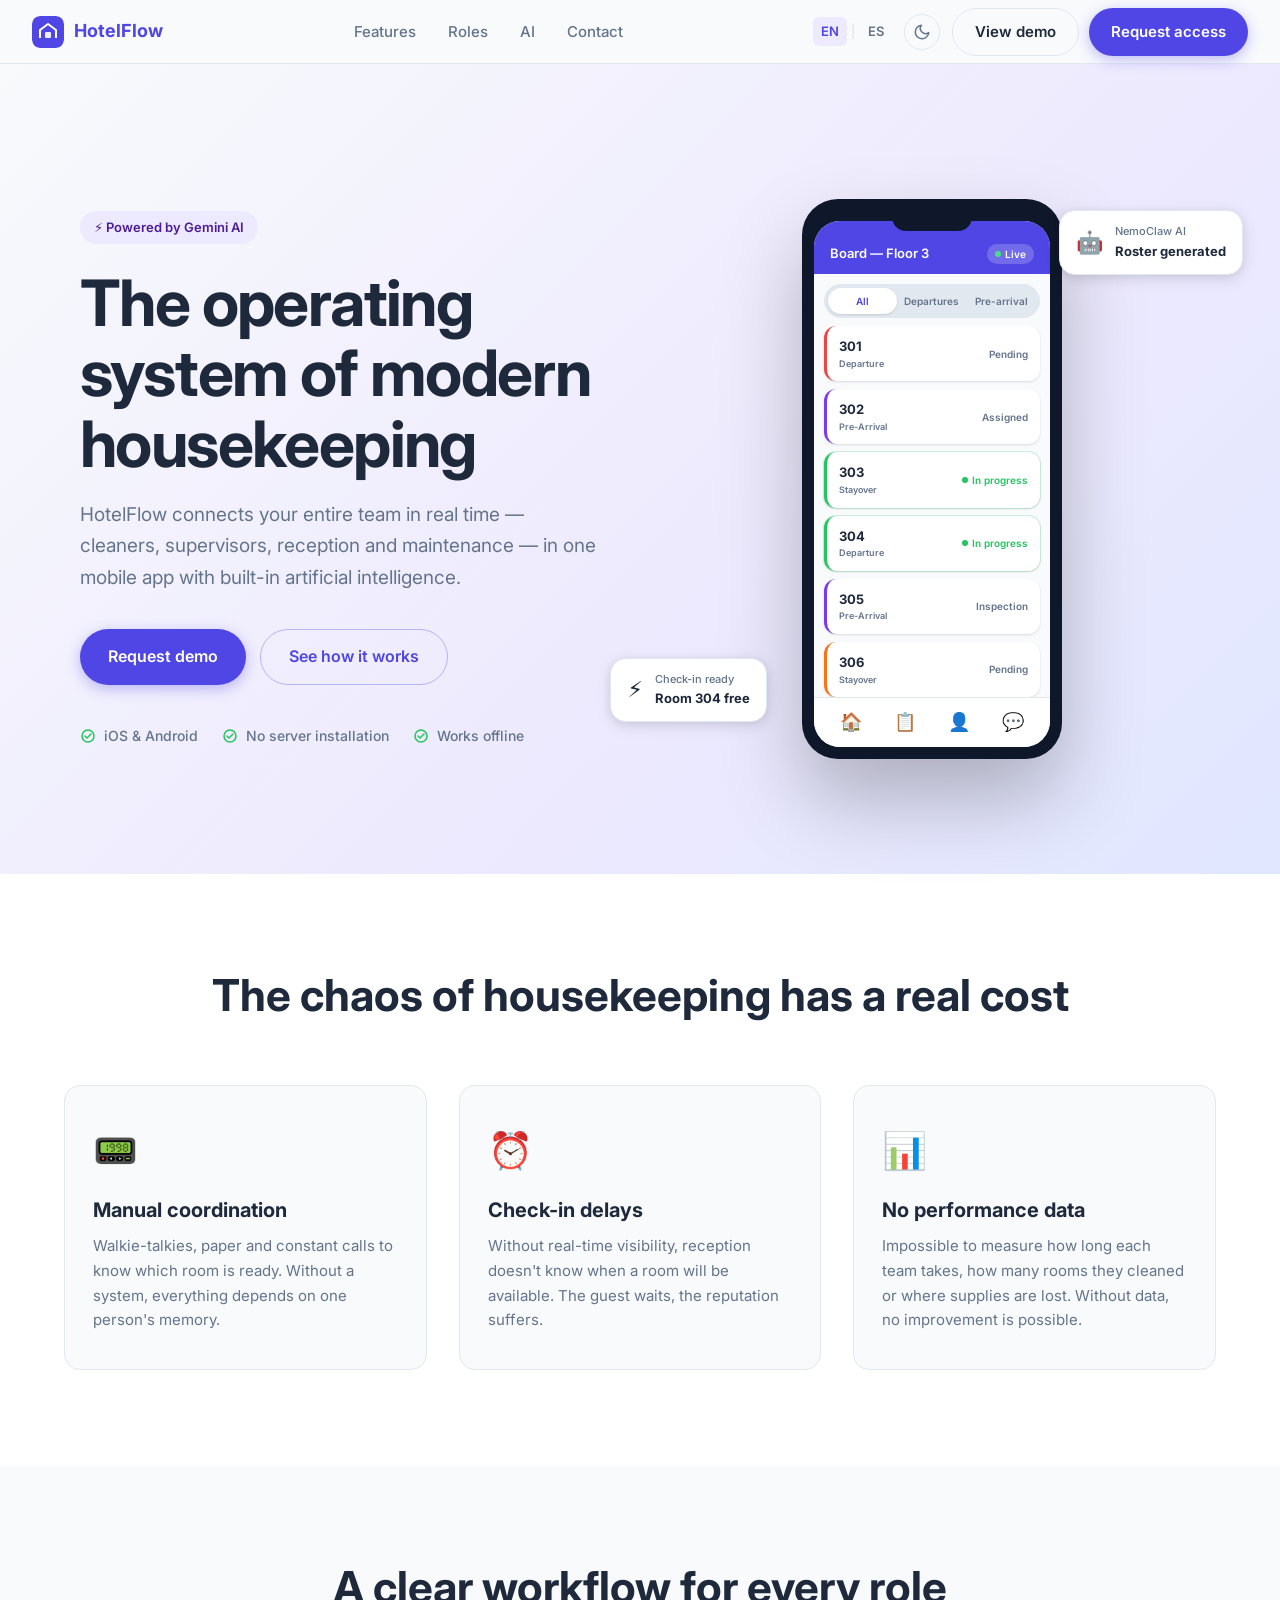
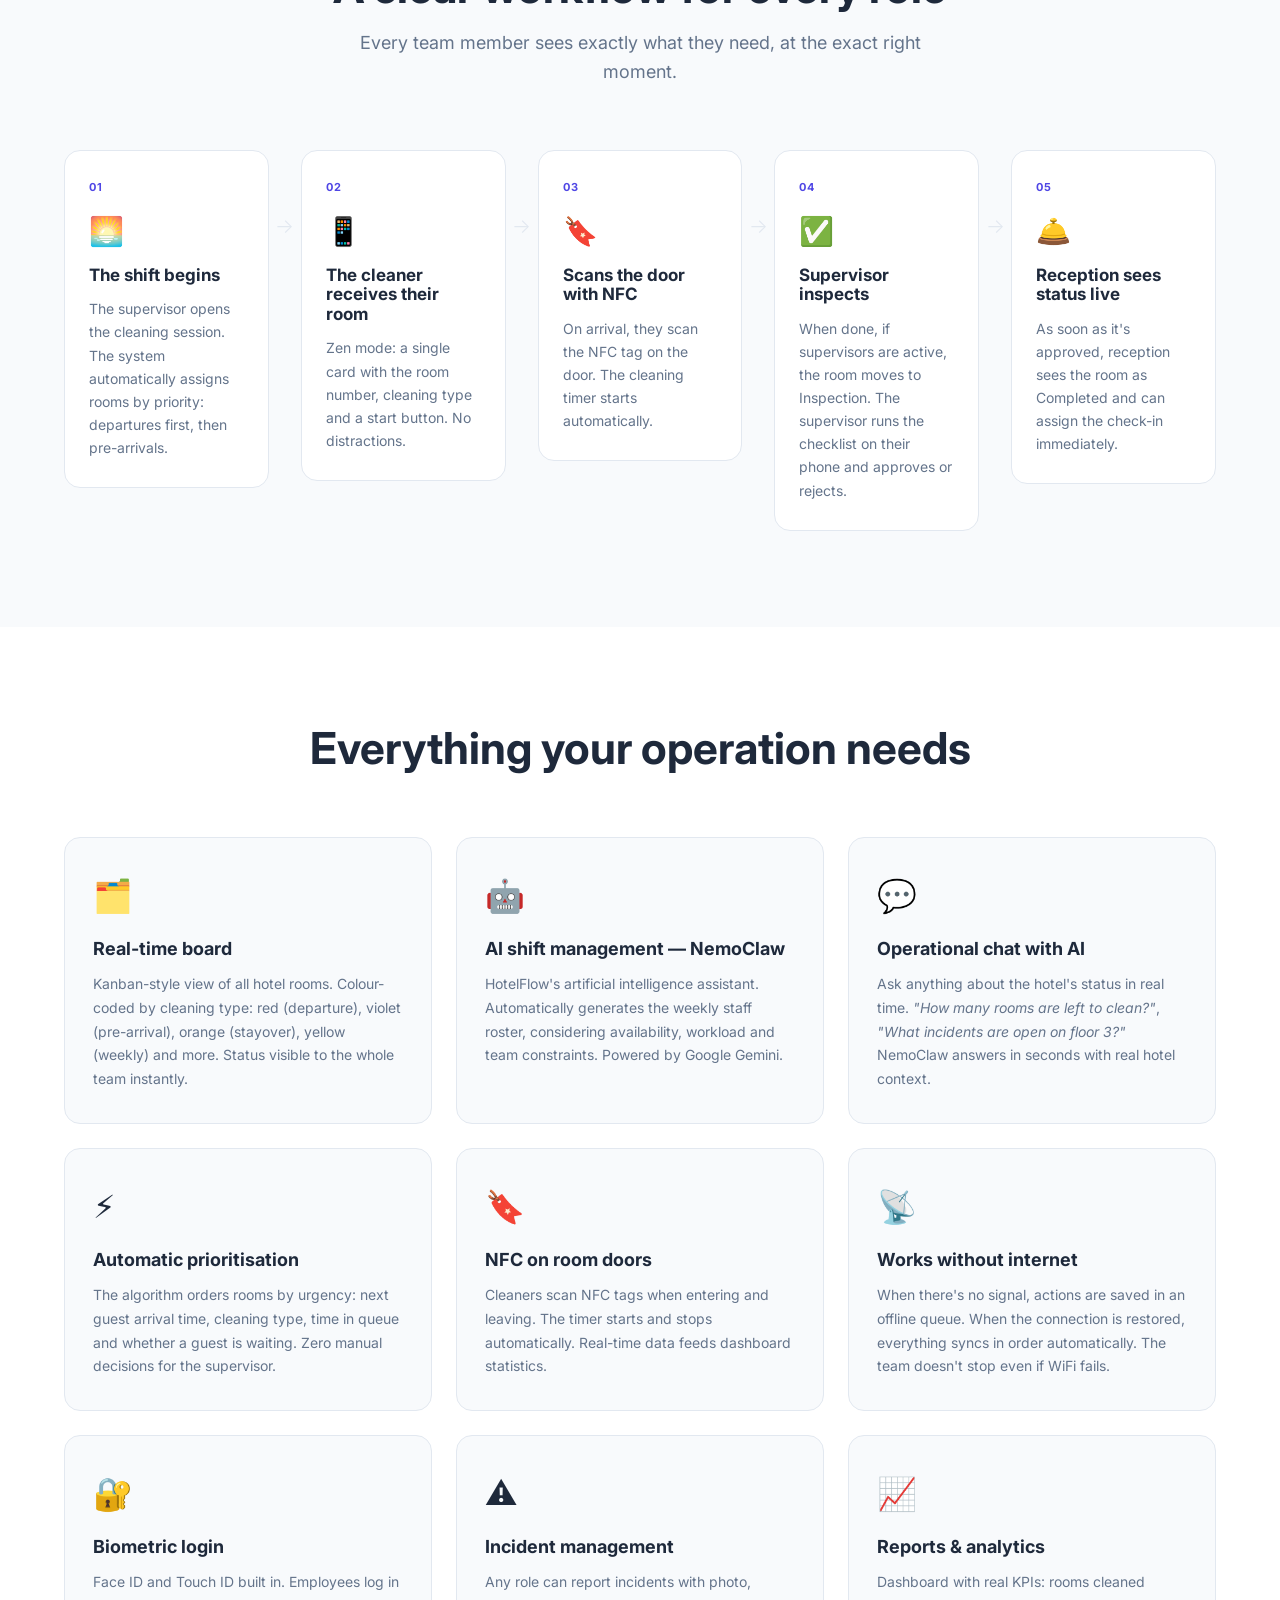
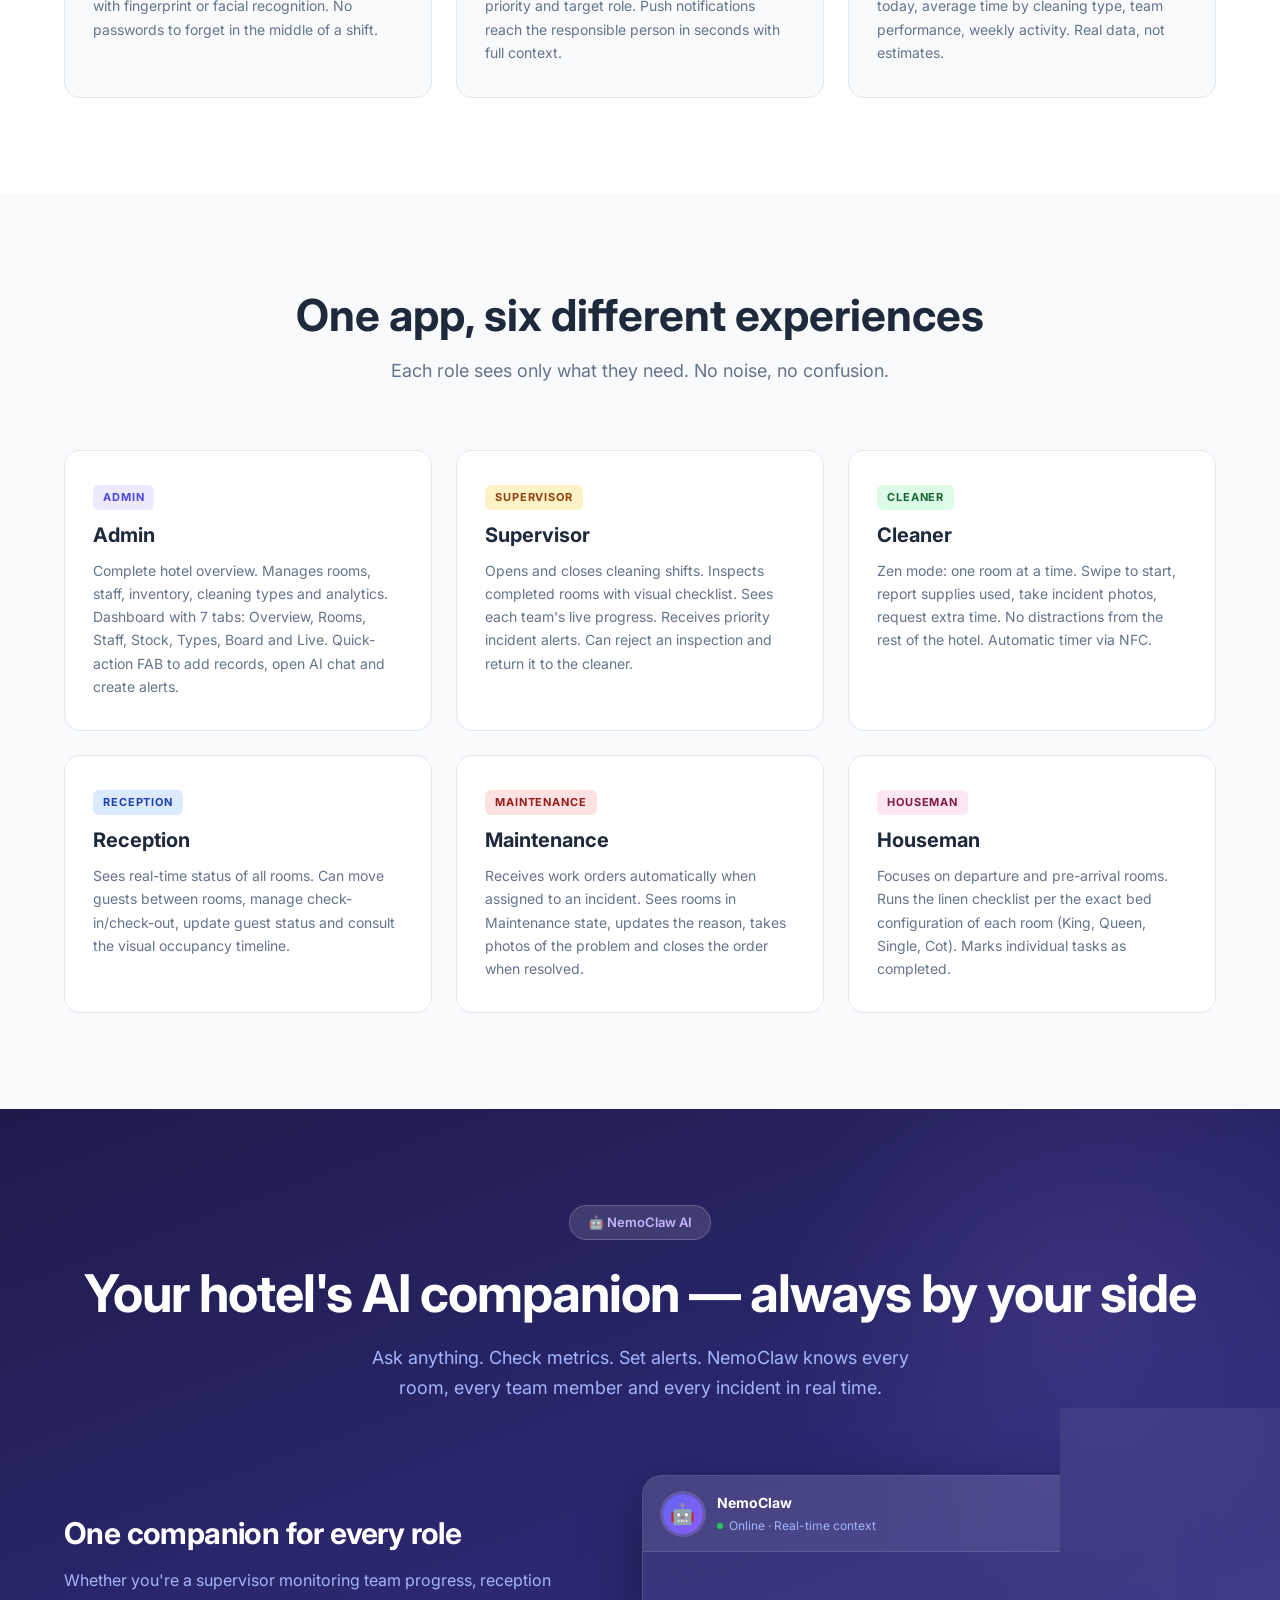
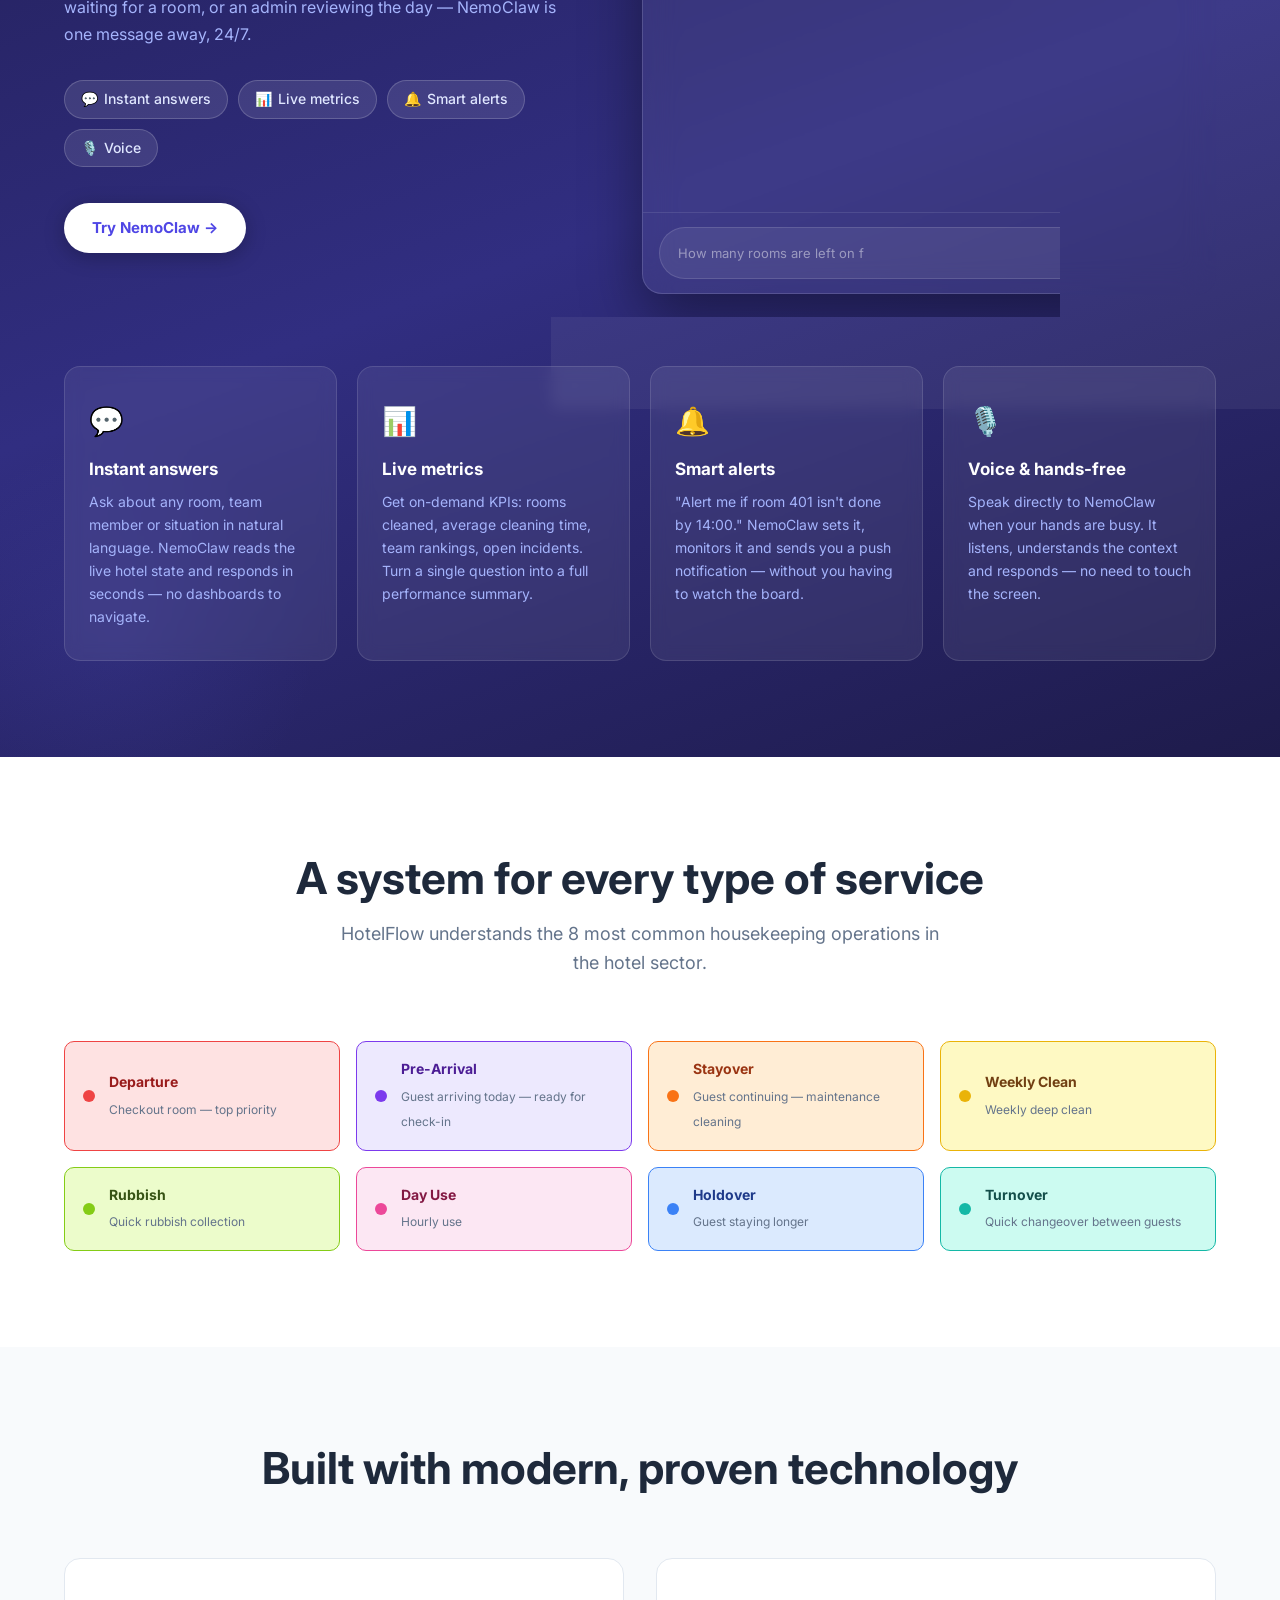
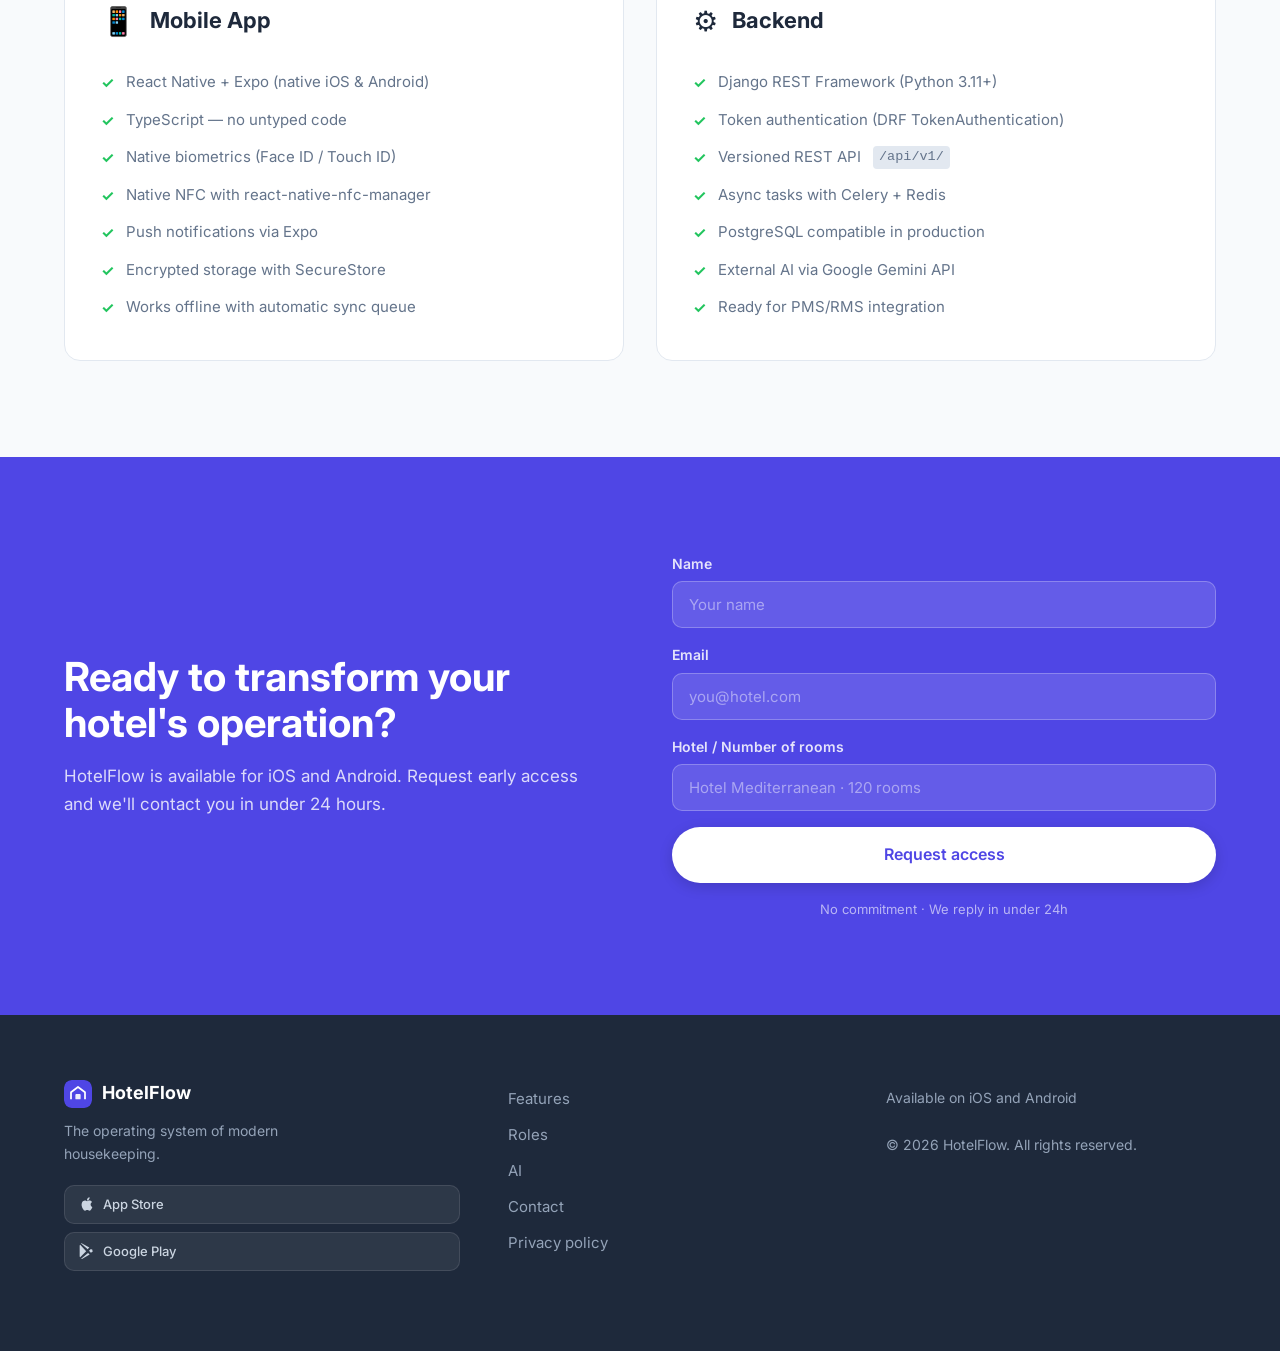
==== commit 85d69142: "Merge pull request #3 from JotaC95/claude/hotelflow-ai-section-upgrade feat: add dark mode toggle an" ====
--- a/index.html
+++ b/index.html
@@ -374,28 +374,73 @@
 <!-- ========== IA ========== -->
 <section class="ia" id="ia">
   <div class="container">
+
+    <!-- Header -->
     <div class="ia__head reveal">
       <span class="ia__badge" data-i18n="ia_badge">🤖 NemoClaw AI</span>
-      <h2 data-i18n="ia_title">The first AI assistant designed for hotel operations</h2>
-      <p data-i18n="ia_sub">NemoClaw understands the complete context of your hotel — rooms, staff, incidents — and responds in natural language.</p>
-    </div>
-    <div class="ia__grid">
-      <div class="ia__card reveal">
-        <div class="ia__card-icon">📅</div>
-        <h3 data-i18n="ia_1_title">Roster generation</h3>
-        <p data-i18n="ia_1_text">Creates the weekly team schedule in seconds. Considers availability declared by each employee, days off, historical workload and hotel constraints. Includes the model's reasoning for each decision.</p>
-      </div>
+      <h2 data-i18n="ia_title">Your hotel's AI companion — always by your side</h2>
+      <p data-i18n="ia_sub">Ask anything. Check metrics. Set alerts. NemoClaw knows every room, every team member and every incident in real time.</p>
+    </div>
+
+    <!-- Main: left text + right chat -->
+    <div class="ia__main">
+      <div class="ia__left reveal">
+        <h3 data-i18n="ia_companion_title">One companion for every role</h3>
+        <p data-i18n="ia_companion_text">Whether you're a supervisor monitoring team progress, reception waiting for a room, or an admin reviewing the day — NemoClaw is one message away, 24/7.</p>
+        <div class="ia__chips">
+          <span class="ia__chip">💬 <span data-i18n="ia_chip_1">Instant answers</span></span>
+          <span class="ia__chip">📊 <span data-i18n="ia_chip_2">Live metrics</span></span>
+          <span class="ia__chip">🔔 <span data-i18n="ia_chip_3">Smart alerts</span></span>
+          <span class="ia__chip">🎙️ <span data-i18n="ia_chip_4">Voice</span></span>
+        </div>
+        <a href="#contacto" class="btn ia__cta-btn" data-i18n="ia_cta">Try NemoClaw →</a>
+      </div>
+
+      <div class="ia__right reveal">
+        <!-- Chat mockup -->
+        <div class="nemo-chat">
+          <div class="nemo-chat__header">
+            <div class="nemo-chat__avatar">🤖</div>
+            <div class="nemo-chat__info">
+              <div class="nemo-chat__name">NemoClaw</div>
+              <div class="nemo-chat__status"><span class="live-dot"></span><span data-i18n="ia_online">Online · Real-time context</span></div>
+            </div>
+          </div>
+          <div class="nemo-chat__body" id="nemo-chat-body"></div>
+          <div class="nemo-chat__footer">
+            <div class="nemo-chat__input-row">
+              <span class="nemo-chat__prompt" id="nemo-prompt" data-i18n="ia_placeholder">Ask about rooms, metrics or alerts…</span>
+              <button class="nemo-chat__send" aria-label="Send" tabindex="-1">↑</button>
+            </div>
+          </div>
+        </div>
+      </div>
+    </div>
+
+    <!-- 4 capability cards -->
+    <div class="ia__grid ia__grid--4">
       <div class="ia__card reveal">
         <div class="ia__card-icon">💬</div>
-        <h3 data-i18n="ia_2_title">Operational chat</h3>
-        <p data-i18n="ia_2_text">Ask anything about the hotel's status in real time. The agent has access to the complete context: rooms, active staff and open incidents. Responds in seconds in natural language.</p>
+        <h3 data-i18n="ia_1_title">Instant answers</h3>
+        <p data-i18n="ia_1_text">Ask about any room, team member or situation in natural language. NemoClaw reads the live hotel state and responds in seconds — no dashboards to navigate.</p>
+      </div>
+      <div class="ia__card reveal">
+        <div class="ia__card-icon">📊</div>
+        <h3 data-i18n="ia_2_title">Live metrics</h3>
+        <p data-i18n="ia_2_text">Get on-demand KPIs: rooms cleaned, average cleaning time, team rankings, open incidents. Turn a single question into a full performance summary.</p>
+      </div>
+      <div class="ia__card reveal">
+        <div class="ia__card-icon">🔔</div>
+        <h3 data-i18n="ia_3_title">Smart alerts</h3>
+        <p data-i18n="ia_3_text">"Alert me if room 401 isn't done by 14:00." NemoClaw sets it, monitors it and sends you a push notification — without you having to watch the board.</p>
       </div>
       <div class="ia__card reveal">
         <div class="ia__card-icon">🎙️</div>
-        <h3 data-i18n="ia_3_title">Voice commands</h3>
-        <p data-i18n="ia_3_text">Speak directly to NemoClaw. Built-in voice recognition for when your hands are busy. Transcribes and responds without touching the screen.</p>
-      </div>
-    </div>
+        <h3 data-i18n="ia_4_title">Voice & hands-free</h3>
+        <p data-i18n="ia_4_text">Speak directly to NemoClaw when your hands are busy. It listens, understands the context and responds — no need to touch the screen.</p>
+      </div>
+    </div>
+
   </div>
 </section>
 
--- a/styles.css
+++ b/styles.css
@@ -381,27 +381,153 @@
 .role-card p { font-size: 14px; line-height: 1.65; }
 
 /* ============ IA ============ */
-.ia { background: linear-gradient(135deg, #1E1B4B 0%, #312E81 100%); padding: 96px 0; }
-.ia__head { text-align: center; margin-bottom: 64px; }
+.ia { background: linear-gradient(160deg, #1E1B4B 0%, #312E81 55%, #1E1B4B 100%); padding: 96px 0; position: relative; overflow: hidden; }
+.ia::before {
+  content: ""; position: absolute; width: 600px; height: 600px;
+  background: radial-gradient(circle, rgba(167,139,250,.12) 0%, transparent 70%);
+  top: -100px; right: -100px; pointer-events: none;
+}
+.ia::after {
+  content: ""; position: absolute; width: 400px; height: 400px;
+  background: radial-gradient(circle, rgba(99,102,241,.1) 0%, transparent 70%);
+  bottom: -80px; left: -80px; pointer-events: none;
+}
+
+/* Header */
+.ia__head { text-align: center; margin-bottom: 72px; position: relative; z-index: 1; }
 .ia__badge {
   display: inline-flex; align-items: center; gap: 8px;
   background: rgba(255,255,255,.12); color: #C4B5FD;
-  padding: 6px 16px; border-radius: 999px;
+  padding: 6px 18px; border-radius: 999px;
   font-size: 13px; font-weight: 600; margin-bottom: 24px;
-  border: 1px solid rgba(255,255,255,.15);
-}
-.ia__head h2 { font-size: clamp(28px, 4vw, 44px); color: #fff; margin-bottom: 16px; }
-.ia__head p { font-size: 18px; color: #A5B4FC; max-width: 600px; margin: 0 auto; }
-.ia__grid { display: grid; grid-template-columns: repeat(3,1fr); gap: 24px; }
+  border: 1px solid rgba(255,255,255,.18);
+}
+.ia__head h2 { font-size: clamp(30px, 4.5vw, 52px); color: #fff; margin-bottom: 20px; letter-spacing: -0.02em; }
+.ia__head p { font-size: 18px; color: #A5B4FC; max-width: 580px; margin: 0 auto; line-height: 1.65; }
+
+/* Main 2-col */
+.ia__main {
+  display: grid; grid-template-columns: 1fr 1.1fr; gap: 56px; align-items: center;
+  margin-bottom: 72px; position: relative; z-index: 1;
+}
+.ia__left h3 { font-size: clamp(22px, 2.5vw, 30px); color: #fff; margin-bottom: 16px; letter-spacing: -0.02em; }
+.ia__left p { font-size: 16px; color: #A5B4FC; line-height: 1.7; margin-bottom: 32px; }
+
+/* Capability chips */
+.ia__chips { display: flex; flex-wrap: wrap; gap: 10px; margin-bottom: 36px; }
+.ia__chip {
+  display: inline-flex; align-items: center; gap: 6px;
+  background: rgba(255,255,255,.1); color: #E0E7FF;
+  border: 1px solid rgba(255,255,255,.18); border-radius: 999px;
+  padding: 7px 16px; font-size: 14px; font-weight: 500;
+  transition: background .2s, border-color .2s;
+}
+.ia__chip:hover { background: rgba(255,255,255,.18); border-color: rgba(255,255,255,.35); }
+
+/* CTA button inside IA */
+.ia__cta-btn {
+  background: #fff; color: #4F46E5;
+  padding: 13px 28px; border-radius: 999px;
+  font-size: 15px; font-weight: 700;
+  box-shadow: 0 4px 20px rgba(0,0,0,.25);
+  transition: transform .2s, box-shadow .2s, background .2s;
+}
+.ia__cta-btn:hover { transform: translateY(-2px); box-shadow: 0 8px 28px rgba(0,0,0,.3); background: #F0F0FF; }
+
+/* NemoClaw Chat mockup */
+.nemo-chat {
+  background: rgba(255,255,255,.06);
+  border: 1px solid rgba(255,255,255,.14);
+  border-radius: 20px; overflow: hidden;
+  backdrop-filter: blur(16px);
+  box-shadow: 0 24px 60px rgba(0,0,0,.4);
+}
+.nemo-chat__header {
+  display: flex; align-items: center; gap: 14px;
+  padding: 16px 20px;
+  background: rgba(255,255,255,.08);
+  border-bottom: 1px solid rgba(255,255,255,.1);
+}
+.nemo-chat__avatar {
+  width: 40px; height: 40px; border-radius: 50%;
+  background: linear-gradient(135deg, #6366F1, #8B5CF6);
+  display: flex; align-items: center; justify-content: center;
+  font-size: 20px; flex-shrink: 0;
+  box-shadow: 0 0 0 3px rgba(167,139,250,.3);
+}
+.nemo-chat__name { font-size: 14px; font-weight: 700; color: #fff; }
+.nemo-chat__status { font-size: 12px; color: #A5B4FC; display: flex; align-items: center; gap: 6px; margin-top: 2px; }
+.nemo-chat__body {
+  min-height: 260px; max-height: 300px; overflow-y: auto;
+  padding: 20px; display: flex; flex-direction: column; gap: 12px;
+  scroll-behavior: smooth;
+}
+.nemo-chat__body::-webkit-scrollbar { width: 4px; }
+.nemo-chat__body::-webkit-scrollbar-track { background: transparent; }
+.nemo-chat__body::-webkit-scrollbar-thumb { background: rgba(255,255,255,.15); border-radius: 2px; }
+
+/* Chat messages */
+.chat-msg {
+  max-width: 82%; padding: 11px 16px; border-radius: 16px;
+  font-size: 14px; line-height: 1.55;
+  opacity: 0; transform: translateY(8px);
+  transition: opacity .35s ease, transform .35s ease;
+}
+.chat-msg.is-visible { opacity: 1; transform: none; }
+.chat-msg--user {
+  background: rgba(99,102,241,.35); color: #E0E7FF;
+  border-radius: 16px 16px 4px 16px; align-self: flex-start;
+  border: 1px solid rgba(99,102,241,.4);
+}
+.chat-msg--bot {
+  background: rgba(255,255,255,.1); color: #F1F5F9;
+  border-radius: 16px 16px 16px 4px; align-self: flex-end;
+  border: 1px solid rgba(255,255,255,.14);
+}
+.chat-msg--bot strong { color: #A5B4FC; }
+
+/* Typing indicator */
+.chat-typing {
+  display: flex; gap: 5px; padding: 12px 16px;
+  background: rgba(255,255,255,.1); border-radius: 16px 16px 16px 4px;
+  width: fit-content; align-self: flex-end;
+  border: 1px solid rgba(255,255,255,.12);
+}
+.chat-typing span {
+  width: 6px; height: 6px; border-radius: 50%;
+  background: #A5B4FC; animation: chatDot 1.3s infinite;
+}
+.chat-typing span:nth-child(2) { animation-delay: .18s; }
+.chat-typing span:nth-child(3) { animation-delay: .36s; }
+@keyframes chatDot { 0%,60%,100%{opacity:.3;transform:translateY(0)} 30%{opacity:1;transform:translateY(-4px)} }
+
+/* Chat footer/input */
+.nemo-chat__footer { padding: 14px 16px; border-top: 1px solid rgba(255,255,255,.1); }
+.nemo-chat__input-row {
+  display: flex; align-items: center; gap: 10px;
+  background: rgba(255,255,255,.08); border: 1px solid rgba(255,255,255,.12);
+  border-radius: 999px; padding: 10px 10px 10px 18px;
+}
+.nemo-chat__prompt { font-size: 13px; color: rgba(255,255,255,.45); flex: 1; }
+.nemo-chat__send {
+  width: 30px; height: 30px; border-radius: 50%; flex-shrink: 0;
+  background: #6366F1; color: #fff; font-size: 14px; font-weight: 700;
+  display: flex; align-items: center; justify-content: center;
+  cursor: default;
+}
+
+/* 4-column grid */
+.ia__grid { display: grid; grid-template-columns: repeat(4,1fr); gap: 20px; position: relative; z-index: 1; }
+.ia__grid--4 { grid-template-columns: repeat(4,1fr); }
 .ia__card {
-  padding: 36px 28px; background: rgba(255,255,255,.07);
+  padding: 32px 24px; background: rgba(255,255,255,.07);
   border: 1px solid rgba(255,255,255,.12); border-radius: var(--radius);
   backdrop-filter: blur(8px); transition: background .3s, transform .3s;
 }
-.ia__card:hover { background: rgba(255,255,255,.12); transform: translateY(-4px); }
-.ia__card-icon { font-size: 32px; margin-bottom: 18px; }
-.ia__card h3 { font-size: 20px; color: #fff; margin-bottom: 12px; }
-.ia__card p { font-size: 14px; color: #A5B4FC; line-height: 1.7; }
+.ia__card:hover { background: rgba(255,255,255,.13); transform: translateY(-4px); border-color: rgba(167,139,250,.4); }
+.ia__card-icon { font-size: 28px; margin-bottom: 16px; }
+.ia__card h3 { font-size: 17px; color: #fff; margin-bottom: 10px; font-weight: 700; }
+.ia__card p { font-size: 14px; color: #A5B4FC; line-height: 1.65; }
 
 /* ============ TIPOS ============ */
 .tipos { background: var(--bg-section-alt); transition: var(--transition-theme); }
@@ -509,7 +635,9 @@
   .problema__grid { grid-template-columns: 1fr; gap: 20px; }
   .features__grid { grid-template-columns: 1fr; gap: 16px; }
   .roles__grid { grid-template-columns: 1fr; gap: 16px; }
-  .ia__grid { grid-template-columns: 1fr; gap: 16px; }
+  .ia__main { grid-template-columns: 1fr; gap: 40px; }
+  .ia__grid { grid-template-columns: 1fr 1fr; gap: 16px; }
+  .ia__grid--4 { grid-template-columns: 1fr 1fr; }
   .stack__grid { grid-template-columns: 1fr; gap: 20px; }
   .tipos__grid { grid-template-columns: 1fr 1fr; }
   .cta-section__inner { grid-template-columns: 1fr; gap: 40px; text-align: center; }
@@ -522,6 +650,7 @@
   .theme-toggle { display: none; }
 }
 @media (max-width: 480px) {
+  .ia__grid--4 { grid-template-columns: 1fr; }
   .tipos__grid { grid-template-columns: 1fr; }
   .hero__cta { flex-direction: column; width: 100%; }
   .hero__cta .btn { width: 100%; justify-content: center; }
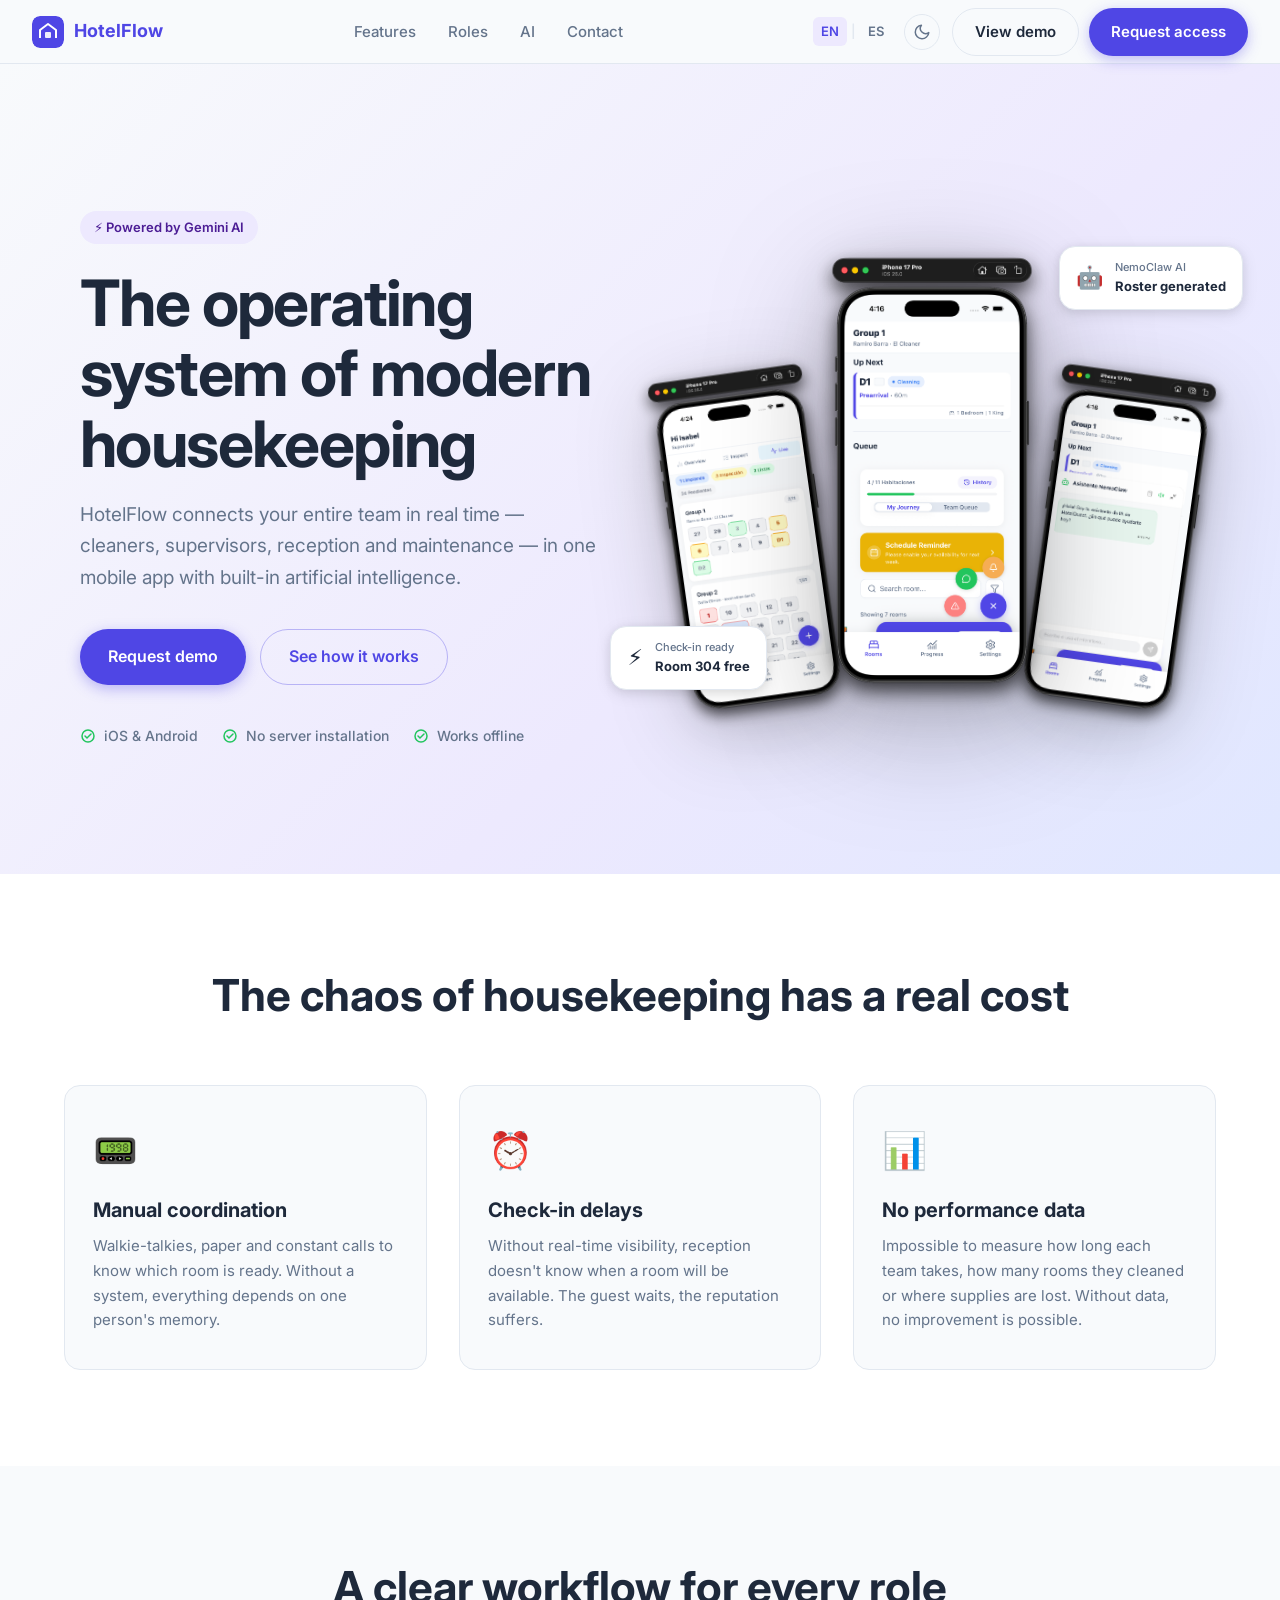
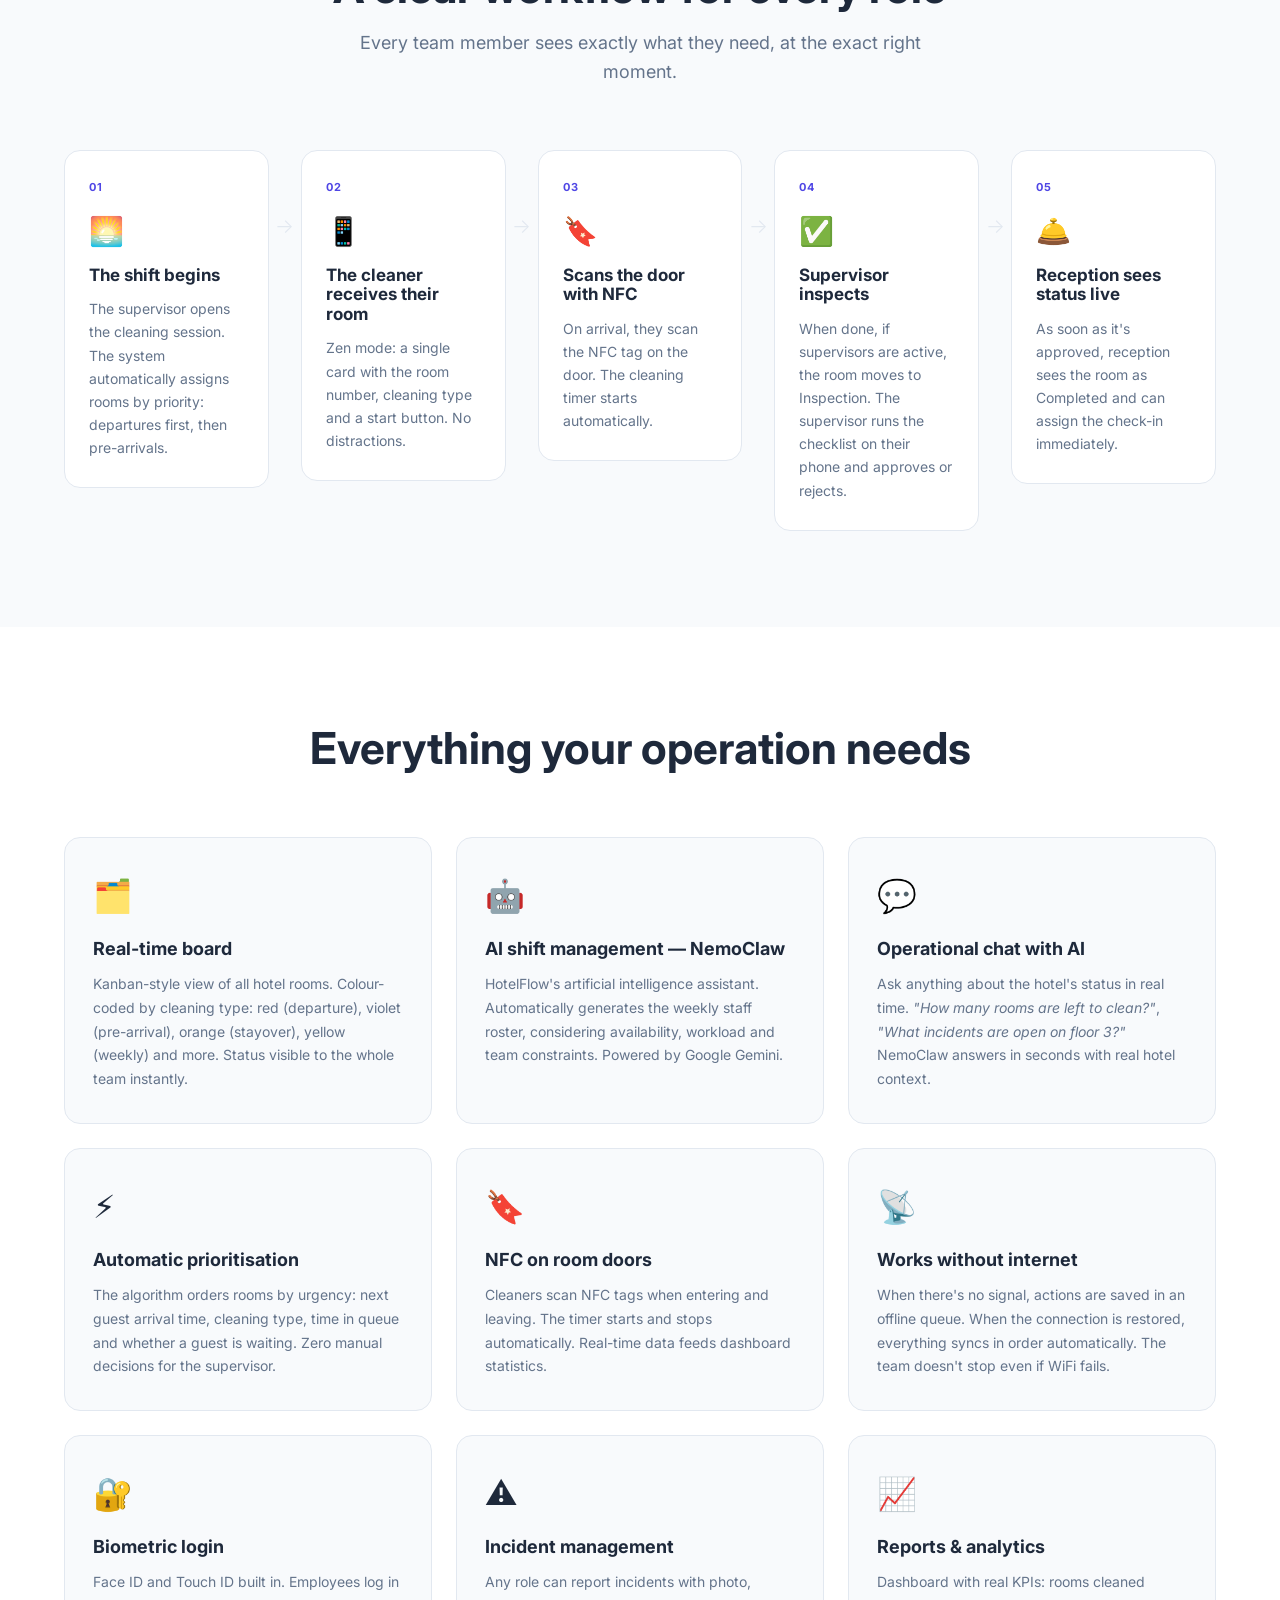
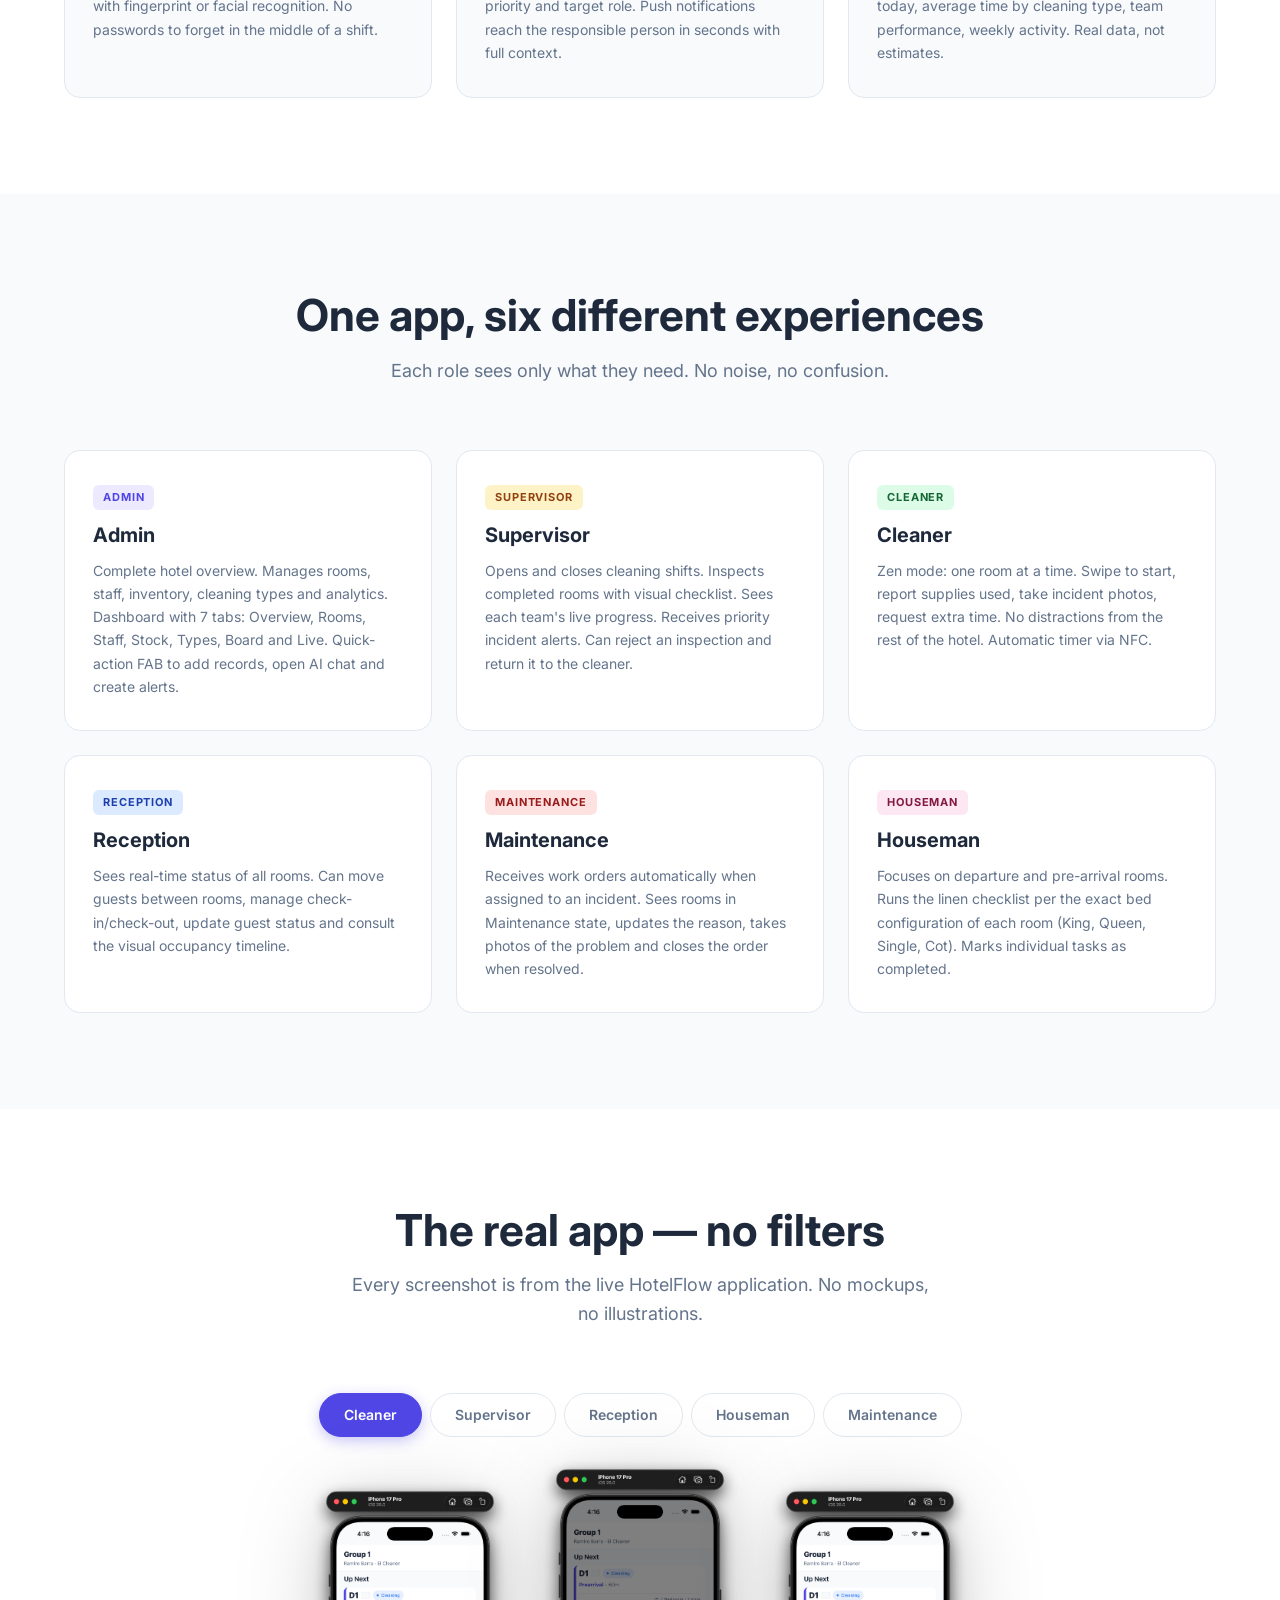
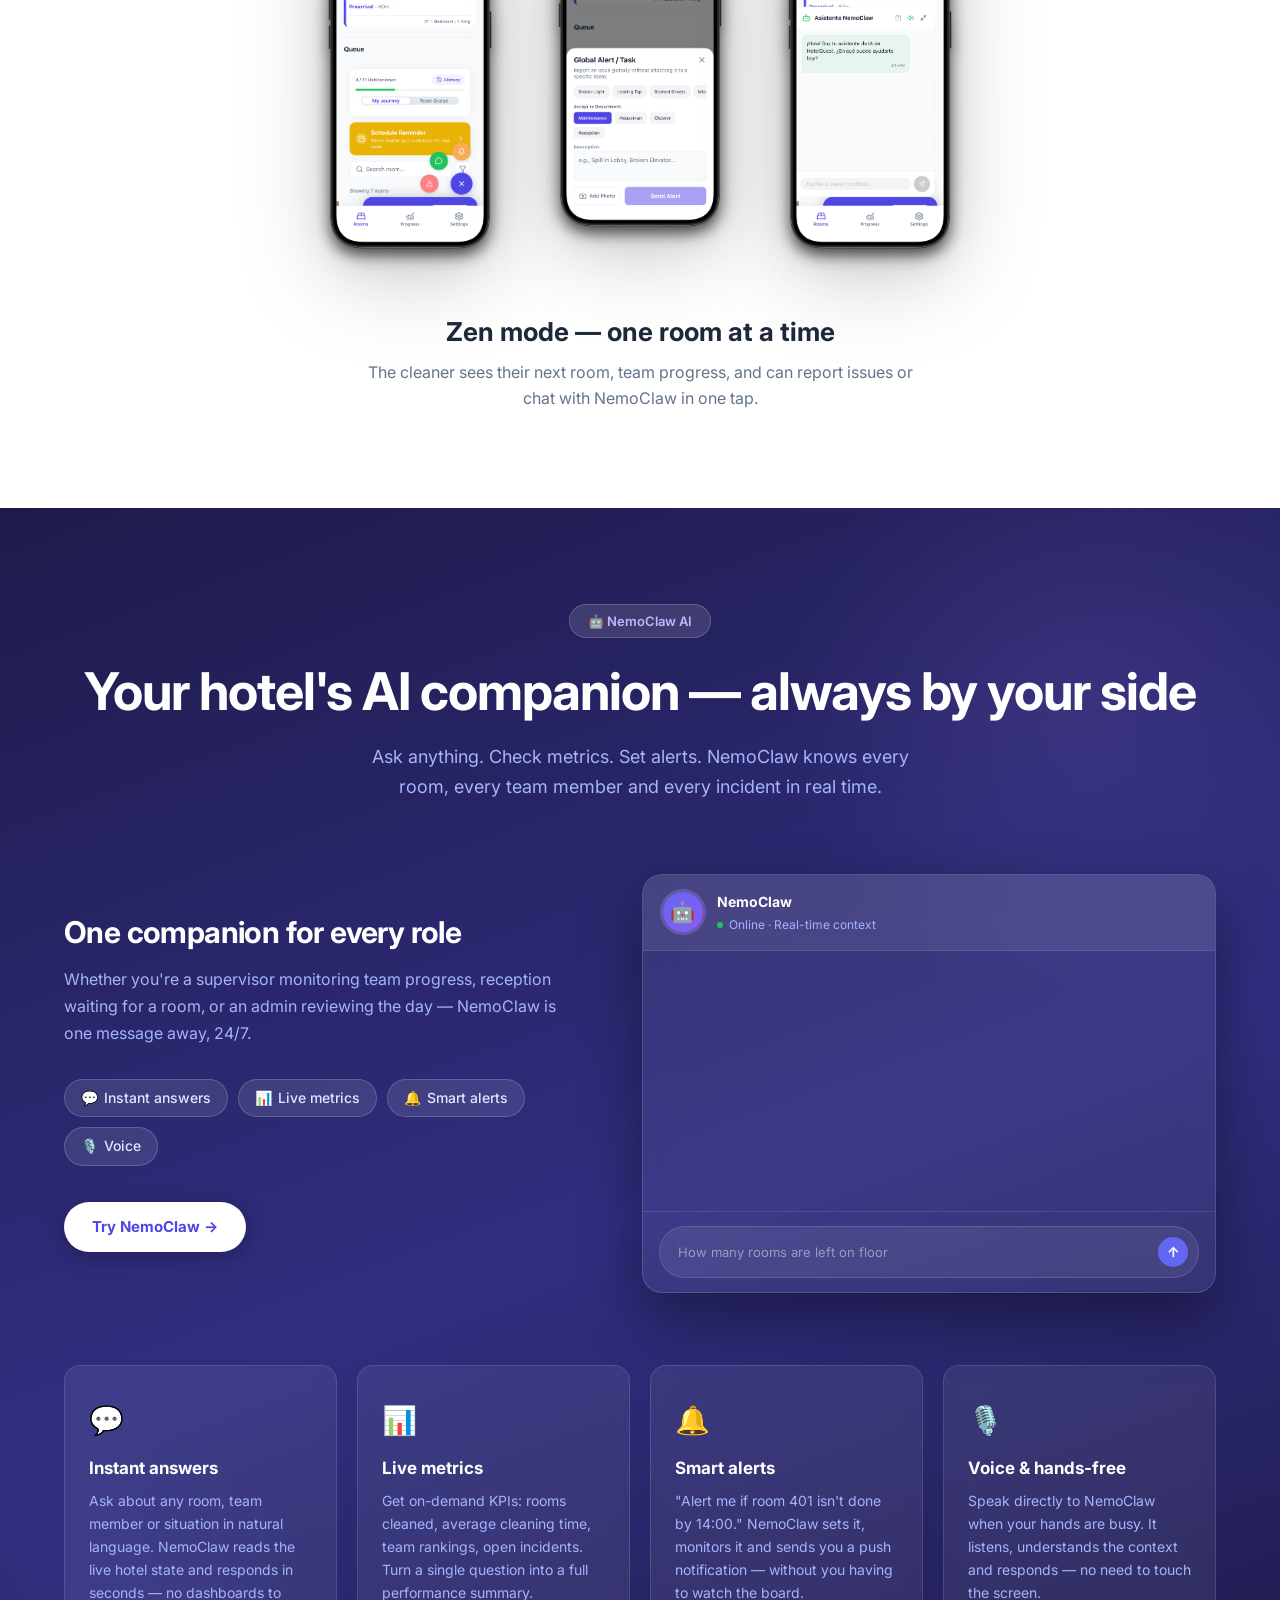
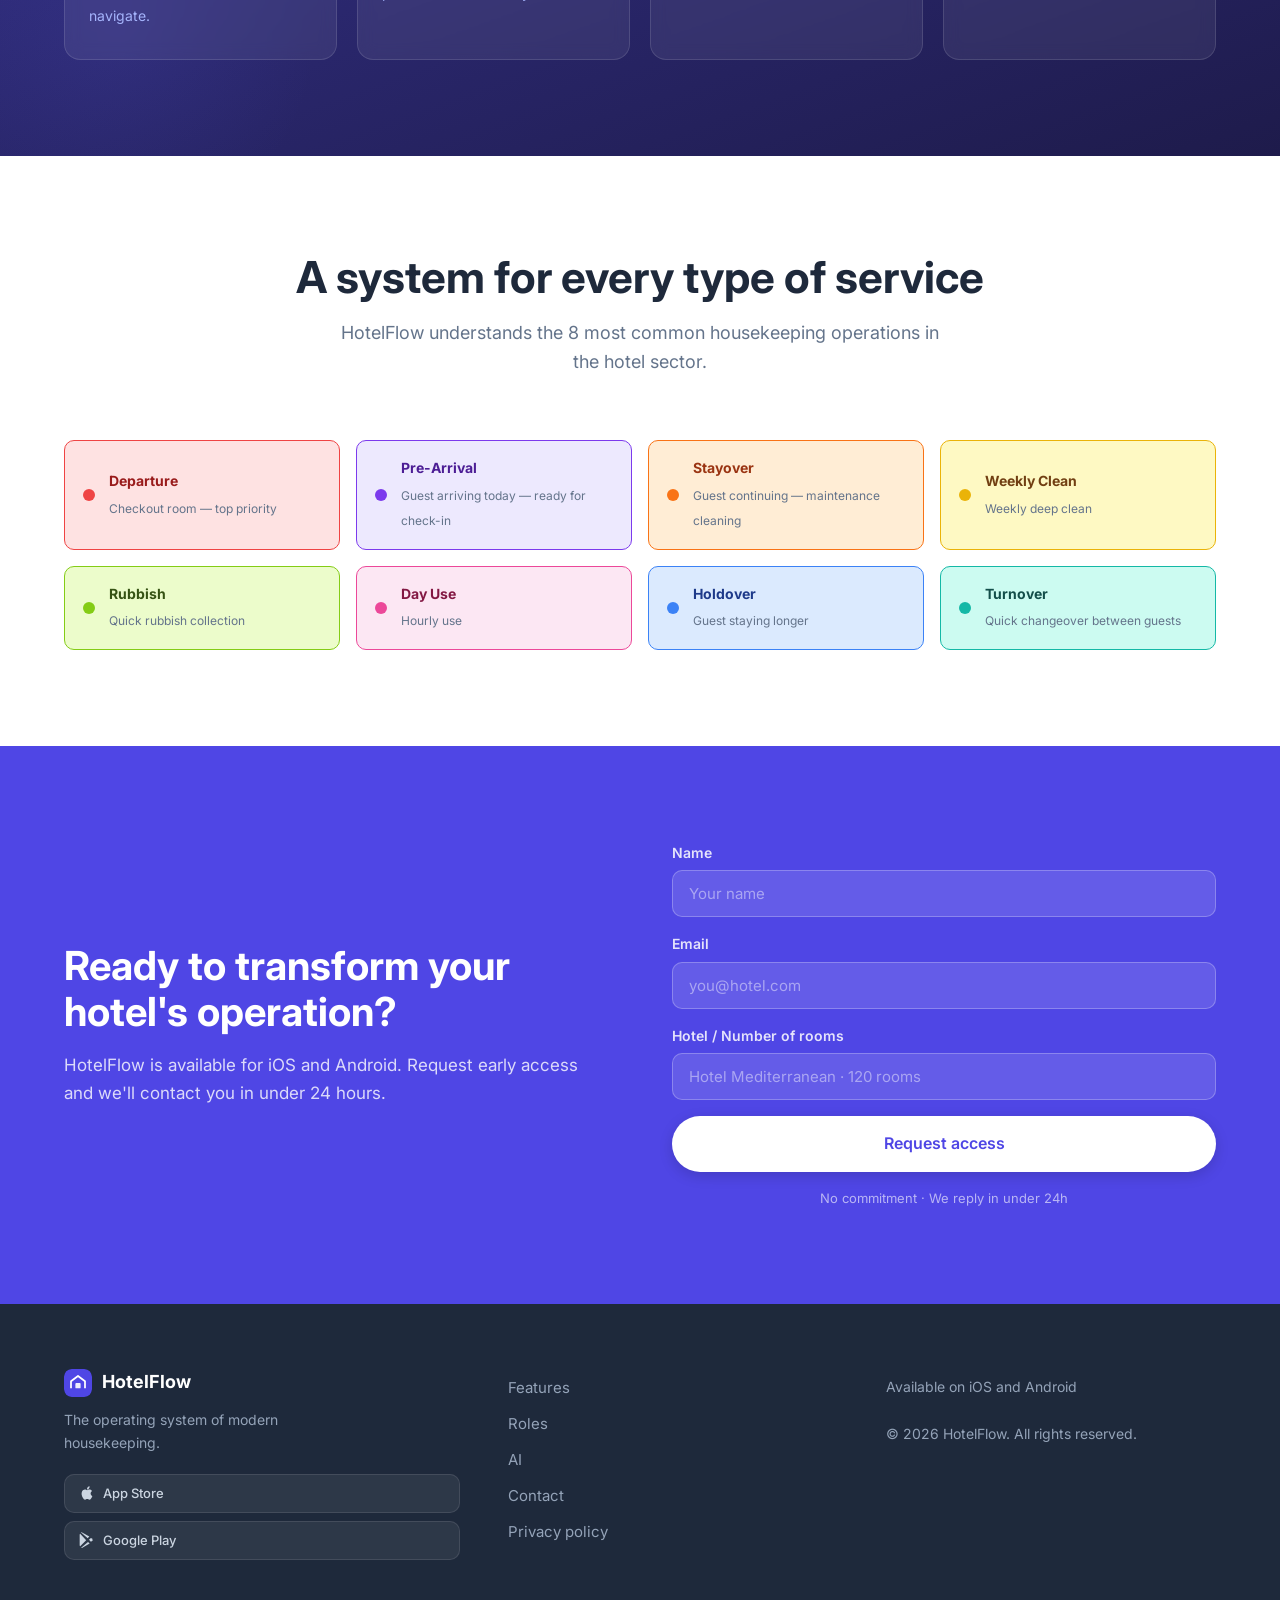
==== commit 62d47903: "feat: add interactive screenshot gallery section with role-based filtering and styles" ====
--- a/index.html
+++ b/index.html
@@ -137,48 +137,19 @@
   </div>
 
   <div class="hero__visual">
-    <div class="phone-frame">
-      <div class="phone-notch"></div>
-      <div class="phone-screen">
-        <div class="app-header">
-          <span class="app-header__title" data-i18n="app_header_title">Board — Floor 3</span>
-          <span class="app-header__badge"><span data-i18n="app_header_badge">Live</span></span>
-        </div>
-        <div class="app-tabs">
-          <span class="app-tab app-tab--active" data-i18n="app_tab_all">All</span>
-          <span class="app-tab" data-i18n="app_tab_departures">Departures</span>
-          <span class="app-tab" data-i18n="app_tab_prearrival">Pre-arrival</span>
-        </div>
-        <div class="room-board">
-          <div class="room-card room-card--departure">
-            <div><div class="room-card__num">301</div><div class="room-card__type">Departure</div></div>
-            <div class="room-card__status" data-i18n="room_pending">Pending</div>
-          </div>
-          <div class="room-card room-card--prearrival">
-            <div><div class="room-card__num">302</div><div class="room-card__type">Pre-Arrival</div></div>
-            <div class="room-card__status" data-i18n="room_assigned">Assigned</div>
-          </div>
-          <div class="room-card room-card--inprogress">
-            <div><div class="room-card__num">303</div><div class="room-card__type">Stayover</div></div>
-            <div class="room-card__status room-card__status--live"><span class="live-dot"></span><span data-i18n="room_inprogress">In progress</span></div>
-          </div>
-          <div class="room-card room-card--completed">
-            <div><div class="room-card__num">304</div><div class="room-card__type">Departure</div></div>
-            <div class="room-card__status" data-i18n="room_completed">Completed ✓</div>
-          </div>
-          <div class="room-card room-card--prearrival">
-            <div><div class="room-card__num">305</div><div class="room-card__type">Pre-Arrival</div></div>
-            <div class="room-card__status" data-i18n="room_inspection">Inspection</div>
-          </div>
-          <div class="room-card room-card--stayover">
-            <div><div class="room-card__num">306</div><div class="room-card__type">Stayover</div></div>
-            <div class="room-card__status" data-i18n="room_pending">Pending</div>
-          </div>
-        </div>
-        <div class="app-footer-bar">
-          <span>🏠</span><span>📋</span><span>👤</span><span>💬</span>
-        </div>
-      </div>
+    <div class="hero__phones-stack">
+      <img class="hero__phone-side hero__phone-side--left"
+           src="images/screenshots/supervisor-live.png"
+           alt="Supervisor live view showing all rooms colour-coded by status"
+           loading="eager">
+      <img class="hero__phone-main"
+           src="images/screenshots/cleaner-01.png"
+           alt="Cleaner zen mode — one room at a time"
+           loading="eager">
+      <img class="hero__phone-side hero__phone-side--right"
+           src="images/screenshots/nemoclaw-mobile.png"
+           alt="NemoClaw AI assistant ready to answer hotel questions"
+           loading="eager">
     </div>
     <div class="hero__float hero__float--a reveal">
       <div class="float-card">
@@ -367,6 +338,91 @@
         <h3 data-i18n="role_6_title">Houseman</h3>
         <p data-i18n="role_6_text">Focuses on departure and pre-arrival rooms. Runs the linen checklist per the exact bed configuration of each room (King, Queen, Single, Cot). Marks individual tasks as completed.</p>
       </div>
+    </div>
+  </div>
+</section>
+
+<!-- ========== SCREENSHOTS ========== -->
+<section class="section screenshots" id="screenshots">
+  <div class="container">
+    <div class="section__head reveal">
+      <h2 data-i18n="ss_title">The real app — no filters</h2>
+      <p data-i18n="ss_sub">Every screenshot is from the live HotelFlow application. No mockups, no illustrations.</p>
+    </div>
+
+    <div class="ss-tabs reveal">
+      <button class="ss-tab is-active" data-role="cleaner" data-i18n="ss_tab_cleaner">Cleaner</button>
+      <button class="ss-tab" data-role="supervisor" data-i18n="ss_tab_supervisor">Supervisor</button>
+      <button class="ss-tab" data-role="reception" data-i18n="ss_tab_reception">Reception</button>
+      <button class="ss-tab" data-role="houseman" data-i18n="ss_tab_houseman">Houseman</button>
+      <button class="ss-tab" data-role="maintenance" data-i18n="ss_tab_maintenance">Maintenance</button>
+    </div>
+
+    <div class="ss-gallery">
+
+      <!-- Cleaner -->
+      <div class="ss-panel is-active" data-role="cleaner">
+        <div class="ss-phones">
+          <img class="ss-phone" src="images/screenshots/cleaner-01.png" alt="Cleaner queue with Up Next room card and team progress" loading="lazy">
+          <img class="ss-phone ss-phone--elevated" src="images/screenshots/cleaner-03.png" alt="Global alert modal for reporting issues to any department" loading="lazy">
+          <img class="ss-phone" src="images/screenshots/nemoclaw-mobile.png" alt="NemoClaw AI assistant chat on mobile" loading="lazy">
+        </div>
+        <div class="ss-desc">
+          <h3 data-i18n="ss_cleaner_title">Zen mode — one room at a time</h3>
+          <p data-i18n="ss_cleaner_text">The cleaner sees their next room, team progress, and can report issues or chat with NemoClaw in one tap.</p>
+        </div>
+      </div>
+
+      <!-- Supervisor -->
+      <div class="ss-panel" data-role="supervisor">
+        <div class="ss-phones">
+          <img class="ss-phone" src="images/screenshots/supervisor-overview.png" alt="Supervisor overview dashboard with Ready, Inspect and Cleaners counts" loading="lazy">
+          <img class="ss-phone ss-phone--elevated" src="images/screenshots/supervisor-live.png" alt="Live room grid colour-coded by status across two teams" loading="lazy">
+          <img class="ss-phone" src="images/screenshots/supervisor-inspect.png" alt="Pending inspections list with approve and reject actions" loading="lazy">
+        </div>
+        <div class="ss-desc">
+          <h3 data-i18n="ss_supervisor_title">Complete visibility across the floor</h3>
+          <p data-i18n="ss_supervisor_text">The live room grid, inspection queue and team tracker — everything a supervisor needs to stay ahead of every shift.</p>
+        </div>
+      </div>
+
+      <!-- Reception -->
+      <div class="ss-panel" data-role="reception">
+        <div class="ss-browsers">
+          <img class="ss-browser" src="images/screenshots/reception-board.png" alt="Reception web board showing all rooms grouped by cleaning team" loading="lazy">
+          <img class="ss-browser" src="images/screenshots/reception-live-nemo.png" alt="Reception live dashboard with NemoClaw AI panel open" loading="lazy">
+        </div>
+        <div class="ss-desc">
+          <h3 data-i18n="ss_reception_title">Powerful web dashboard for reception</h3>
+          <p data-i18n="ss_reception_text">The web app gives reception and admin a bird's-eye view: rooms, teams, live board — and the NemoClaw AI panel always on hand for instant answers.</p>
+        </div>
+      </div>
+
+      <!-- Houseman -->
+      <div class="ss-panel" data-role="houseman">
+        <div class="ss-phones">
+          <img class="ss-phone" src="images/screenshots/houseman-requests.png" alt="Houseman general requests list from room attendants" loading="lazy">
+          <img class="ss-phone ss-phone--elevated" src="images/screenshots/houseman-linen.png" alt="Daily linen requirements calculator showing King/Queen/Single sheets and towels" loading="lazy">
+          <img class="ss-phone" src="images/screenshots/houseman-prep.png" alt="Prep list with swipe-to-mark-ready interactions" loading="lazy">
+        </div>
+        <div class="ss-desc">
+          <h3 data-i18n="ss_houseman_title">Linen, prep and supply requests</h3>
+          <p data-i18n="ss_houseman_text">From general requests to automatic linen calculations — the houseman has everything needed to support the cleaning teams across all groups.</p>
+        </div>
+      </div>
+
+      <!-- Maintenance -->
+      <div class="ss-panel" data-role="maintenance">
+        <div class="ss-phones ss-phones--centered">
+          <img class="ss-phone" src="images/screenshots/maintenance-open.png" alt="Maintenance open work orders with priority and guest impact flags" loading="lazy">
+          <img class="ss-phone ss-phone--elevated" src="images/screenshots/maintenance-blocked.png" alt="Blocked rooms list with reason and return to service button" loading="lazy">
+        </div>
+        <div class="ss-desc">
+          <h3 data-i18n="ss_maintenance_title">Work orders &amp; blocked rooms</h3>
+          <p data-i18n="ss_maintenance_text">Maintenance receives alerts the moment an incident is reported. Manage work orders, set priority levels and control which rooms are blocked from service.</p>
+        </div>
+      </div>
+
     </div>
   </div>
 </section>
@@ -488,46 +544,6 @@
   </div>
 </section>
 
-<!-- ========== STACK ========== -->
-<section class="section stack" id="stack">
-  <div class="container">
-    <div class="section__head reveal">
-      <h2 data-i18n="stack_title">Built with modern, proven technology</h2>
-    </div>
-    <div class="stack__grid">
-      <div class="stack__col reveal">
-        <div class="stack__col-head">
-          <span class="stack__col-icon">📱</span>
-          <h3 data-i18n="stack_mobile_title">Mobile App</h3>
-        </div>
-        <ul class="stack__list">
-          <li data-i18n="stack_mobile_1">React Native + Expo (native iOS &amp; Android)</li>
-          <li data-i18n="stack_mobile_2">TypeScript — no untyped code</li>
-          <li data-i18n="stack_mobile_3">Native biometrics (Face ID / Touch ID)</li>
-          <li data-i18n="stack_mobile_4">Native NFC with react-native-nfc-manager</li>
-          <li data-i18n="stack_mobile_5">Push notifications via Expo</li>
-          <li data-i18n="stack_mobile_6">Encrypted storage with SecureStore</li>
-          <li data-i18n="stack_mobile_7">Works offline with automatic sync queue</li>
-        </ul>
-      </div>
-      <div class="stack__col reveal">
-        <div class="stack__col-head">
-          <span class="stack__col-icon">⚙️</span>
-          <h3 data-i18n="stack_backend_title">Backend</h3>
-        </div>
-        <ul class="stack__list">
-          <li data-i18n="stack_backend_1">Django REST Framework (Python 3.11+)</li>
-          <li data-i18n="stack_backend_2">Token authentication (DRF TokenAuthentication)</li>
-          <li>Versioned REST API <code>/api/v1/</code></li>
-          <li data-i18n="stack_backend_4">Async tasks with Celery + Redis</li>
-          <li data-i18n="stack_backend_5">PostgreSQL compatible in production</li>
-          <li data-i18n="stack_backend_6">External AI via Google Gemini API</li>
-          <li data-i18n="stack_backend_7">Ready for PMS/RMS integration</li>
-        </ul>
-      </div>
-    </div>
-  </div>
-</section>
 
 <!-- ========== CTA FINAL ========== -->
 <section class="cta-section" id="contacto">
--- a/styles.css
+++ b/styles.css
@@ -309,6 +309,30 @@
 .float-card__val { font-size: 13px; font-weight: 700; color: var(--text); }
 @keyframes floatY { 0%,100%{transform:translateY(0)} 50%{transform:translateY(-10px)} }
 
+/* Hero phone stack (real screenshots) */
+.hero__phones-stack {
+  position: relative;
+  display: flex;
+  align-items: flex-end;
+  justify-content: center;
+}
+.hero__phone-main {
+  width: 250px;
+  position: relative;
+  z-index: 3;
+  display: block;
+  filter: drop-shadow(0 32px 60px rgba(0,0,0,.28)) drop-shadow(0 8px 20px rgba(0,0,0,.14));
+}
+.hero__phone-side {
+  width: 195px;
+  position: relative;
+  z-index: 2;
+  display: block;
+  filter: drop-shadow(0 20px 40px rgba(0,0,0,.22)) drop-shadow(0 4px 12px rgba(0,0,0,.1));
+}
+.hero__phone-side--left  { transform: rotate(-8deg) translateX(36px) translateY(18px); }
+.hero__phone-side--right { transform: rotate(8deg)  translateX(-36px) translateY(18px); }
+
 /* ============ PROBLEMA ============ */
 .problema { background: var(--bg-section-alt); transition: var(--transition-theme); }
 .problema__grid { display: grid; grid-template-columns: repeat(3,1fr); gap: 32px; }
@@ -605,6 +629,74 @@
 .footer__info p { font-size: 14px; color: #94A3B8; margin-bottom: 8px; }
 .footer__copy { font-size: 13px; color: #64748B; margin-top: 24px !important; }
 
+/* ============ SCREENSHOTS ============ */
+.screenshots { background: var(--bg-section-alt); transition: var(--transition-theme); }
+
+.ss-tabs {
+  display: flex; gap: 8px; flex-wrap: wrap;
+  justify-content: center; margin-bottom: 40px;
+}
+.ss-tab {
+  padding: 10px 24px; border-radius: 999px;
+  font-size: 14px; font-weight: 600;
+  border: 1.5px solid var(--border); color: var(--text-muted);
+  background: var(--bg-card); cursor: pointer;
+  transition: all .2s;
+}
+.ss-tab:hover { border-color: var(--primary); color: var(--primary); }
+.ss-tab.is-active {
+  background: var(--primary); color: #fff;
+  border-color: var(--primary);
+  box-shadow: 0 4px 14px rgba(79,70,229,.3);
+}
+html[data-theme="dark"] .ss-tab.is-active { box-shadow: 0 4px 14px rgba(79,70,229,.5); }
+
+.ss-gallery { min-height: 520px; }
+.ss-panel { display: none; flex-direction: column; align-items: center; gap: 40px; }
+.ss-panel.is-active { display: flex; animation: ssFadeIn .4s cubic-bezier(.2,.9,.2,1); }
+@keyframes ssFadeIn { from { opacity: 0; transform: translateY(14px); } to { opacity: 1; transform: none; } }
+
+.ss-phones {
+  display: flex; gap: 20px; align-items: flex-end;
+  justify-content: center; flex-wrap: wrap;
+}
+.ss-phones--centered { justify-content: center; gap: 28px; }
+.ss-phone {
+  width: 210px;
+  display: block;
+  filter: drop-shadow(0 20px 44px rgba(0,0,0,.2)) drop-shadow(0 6px 16px rgba(0,0,0,.1));
+  transition: transform .35s cubic-bezier(.2,.9,.2,1), filter .35s;
+}
+.ss-phone:hover {
+  transform: translateY(-10px) scale(1.02);
+  filter: drop-shadow(0 32px 56px rgba(0,0,0,.24)) drop-shadow(0 10px 22px rgba(0,0,0,.12));
+}
+.ss-phone--elevated { transform: translateY(-22px); }
+.ss-phone--elevated:hover { transform: translateY(-32px) scale(1.02); }
+
+/* Browser / web screenshots */
+.ss-browsers {
+  display: grid; grid-template-columns: 1fr 1fr; gap: 20px;
+  width: 100%; max-width: 1100px;
+}
+.ss-browser {
+  width: 100%; border-radius: var(--radius);
+  box-shadow: 0 16px 48px rgba(0,0,0,.15), 0 0 0 1px var(--border);
+  display: block;
+  transition: transform .35s cubic-bezier(.2,.9,.2,1), box-shadow .35s;
+}
+.ss-browser:hover {
+  transform: translateY(-5px);
+  box-shadow: 0 28px 60px rgba(0,0,0,.2), 0 0 0 1px var(--border);
+}
+
+.ss-desc { text-align: center; max-width: 580px; }
+.ss-desc h3 {
+  font-size: clamp(20px, 2.5vw, 26px); color: var(--text);
+  margin-bottom: 12px; transition: var(--transition-theme);
+}
+.ss-desc p { font-size: 16px; line-height: 1.65; }
+
 /* ============ RESPONSIVE ============ */
 @media (max-width: 1100px) {
   .nav__cta .btn--ghost { display: none; }
@@ -616,6 +708,10 @@
   .hero__trust { justify-content: center; }
   .hero__float--a { top: 5%; right: 2%; }
   .hero__float--b { bottom: 5%; left: 2%; }
+  .hero__phone-side { width: 160px; }
+  .hero__phone-main { width: 210px; }
+  .hero__phone-side--left  { transform: rotate(-7deg) translateX(28px) translateY(14px); }
+  .hero__phone-side--right { transform: rotate(7deg)  translateX(-28px) translateY(14px); }
   .steps { flex-wrap: wrap; }
   .step { min-width: calc(50% - 24px); }
   .step__connector { display: none; }
@@ -642,8 +738,14 @@
   .tipos__grid { grid-template-columns: 1fr 1fr; }
   .cta-section__inner { grid-template-columns: 1fr; gap: 40px; text-align: center; }
   .step { min-width: 100%; }
-  .phone-frame { width: 220px; }
+  .hero__phone-side { display: none; }
+  .hero__phones-stack { padding: 8px 0 0; }
+  .hero__phone-main { width: 200px; }
   .hero__float--a, .hero__float--b { display: none; }
+  .ss-phone { width: 150px; }
+  .ss-phone--elevated { transform: translateY(-14px); }
+  .ss-browsers { grid-template-columns: 1fr; }
+  .ss-gallery { min-height: auto; }
   .footer__grid { grid-template-columns: 1fr; gap: 32px; }
   .footer__brand { grid-column: auto; }
   .lang-switcher { display: none; }
@@ -655,6 +757,9 @@
   .hero__cta { flex-direction: column; width: 100%; }
   .hero__cta .btn { width: 100%; justify-content: center; }
   .footer__grid { grid-template-columns: 1fr; }
+  .ss-phone { width: 120px; }
+  .ss-phone--elevated { transform: translateY(-10px); }
+  .ss-phones { gap: 10px; }
 }
 @media (prefers-reduced-motion: reduce) {
   *, *::before, *::after { animation-duration: .001s !important; transition-duration: .001s !important; }
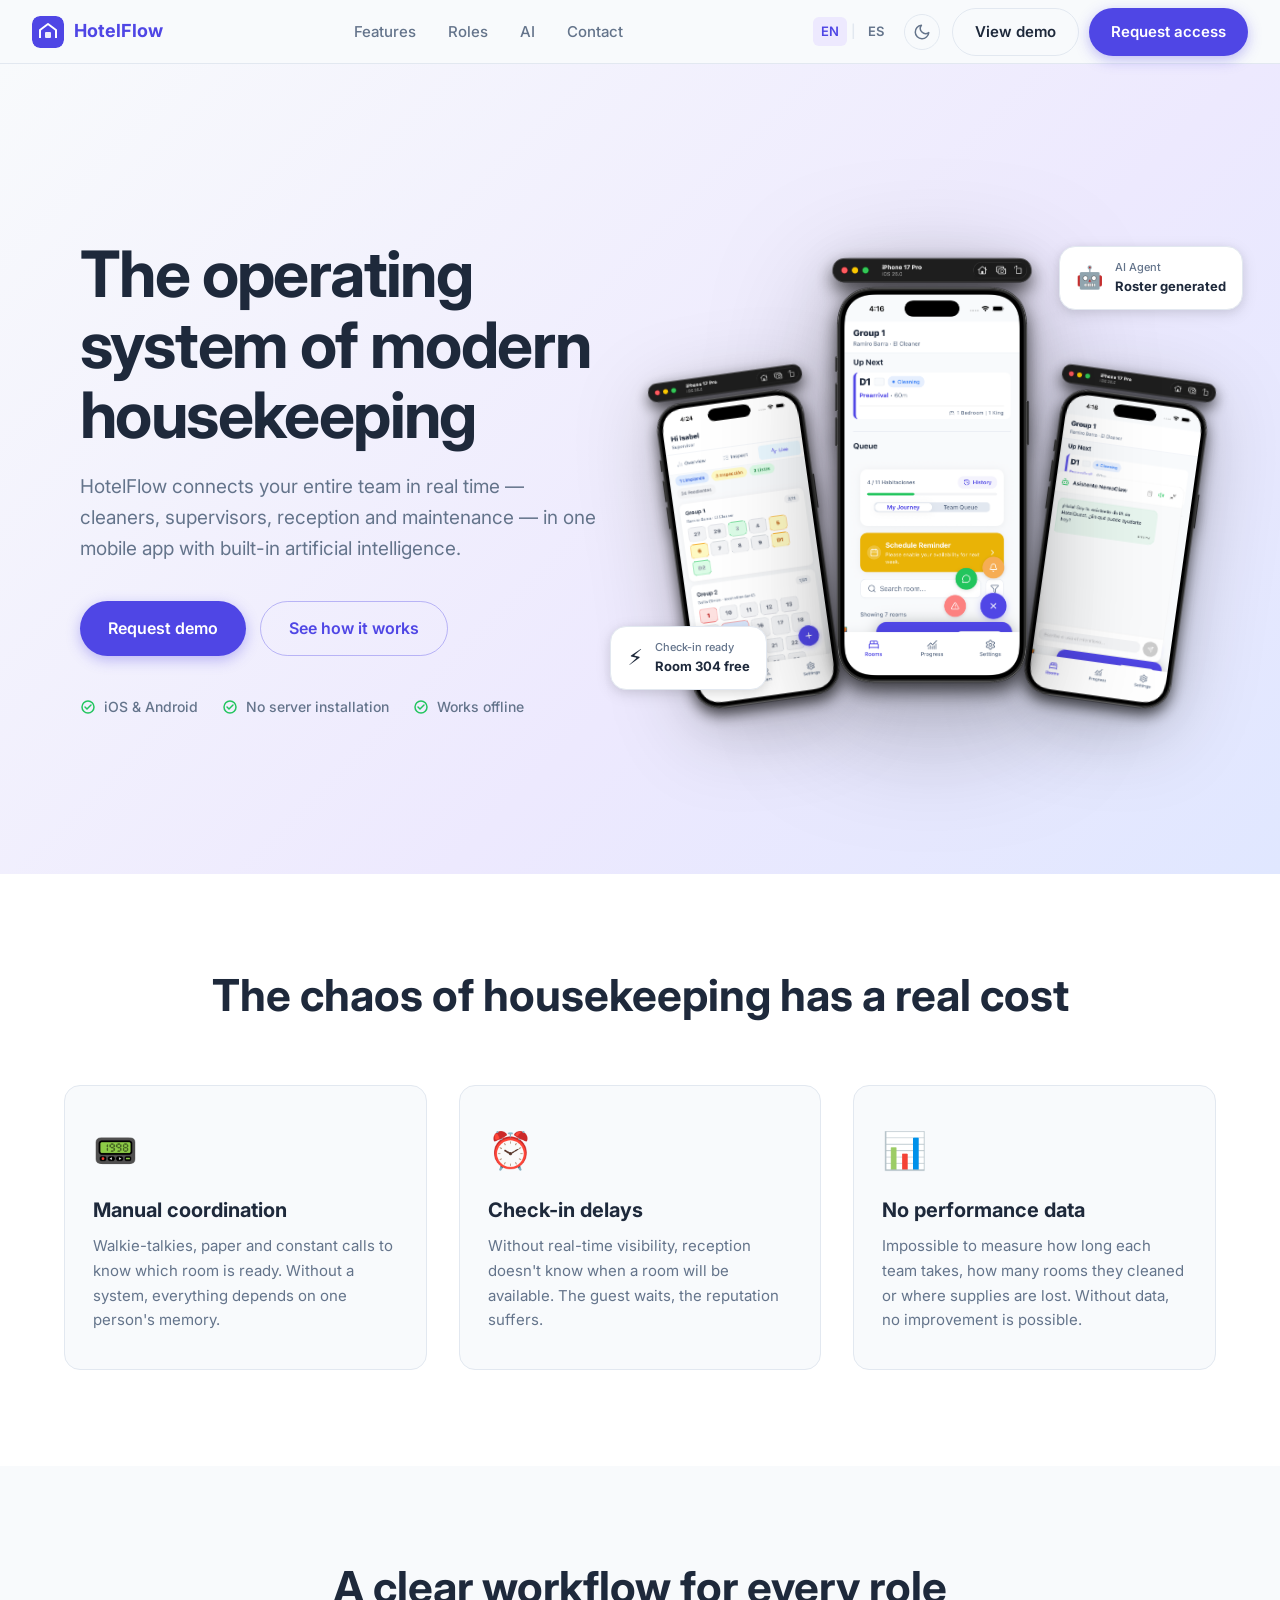
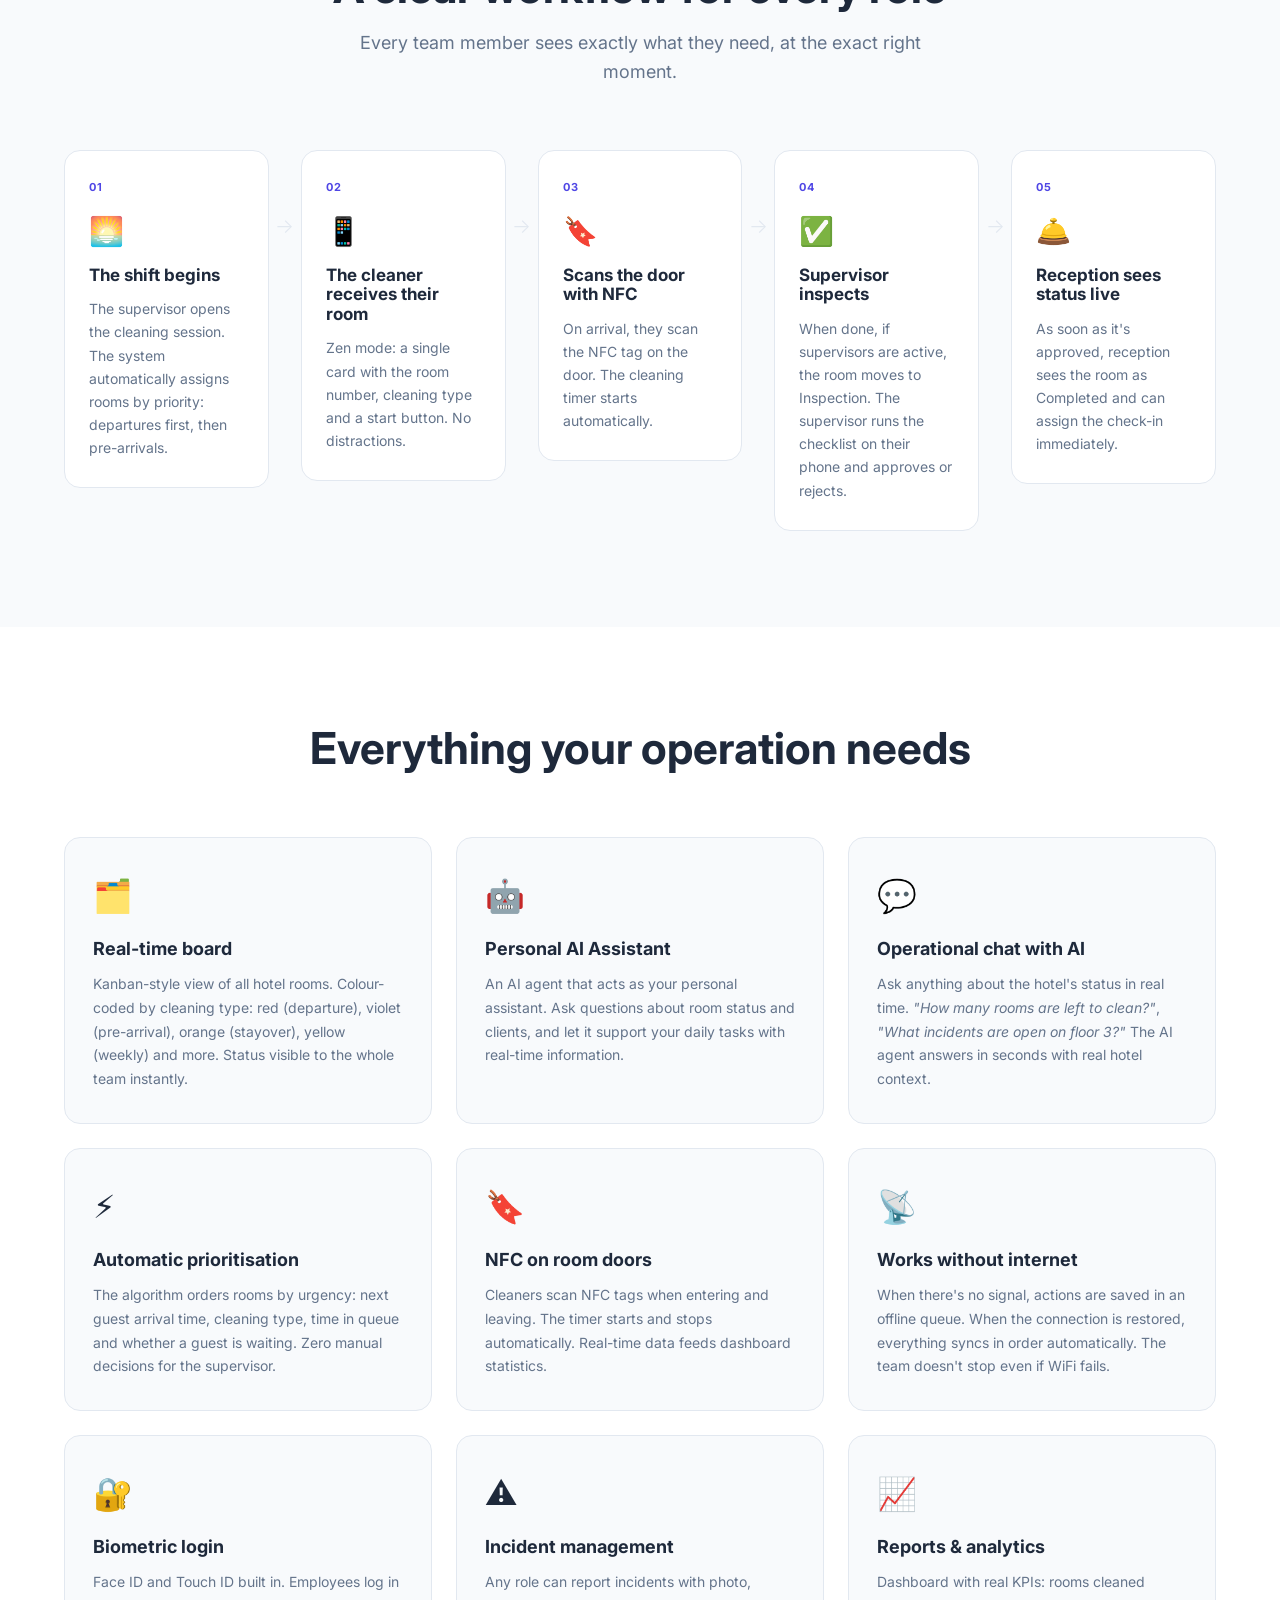
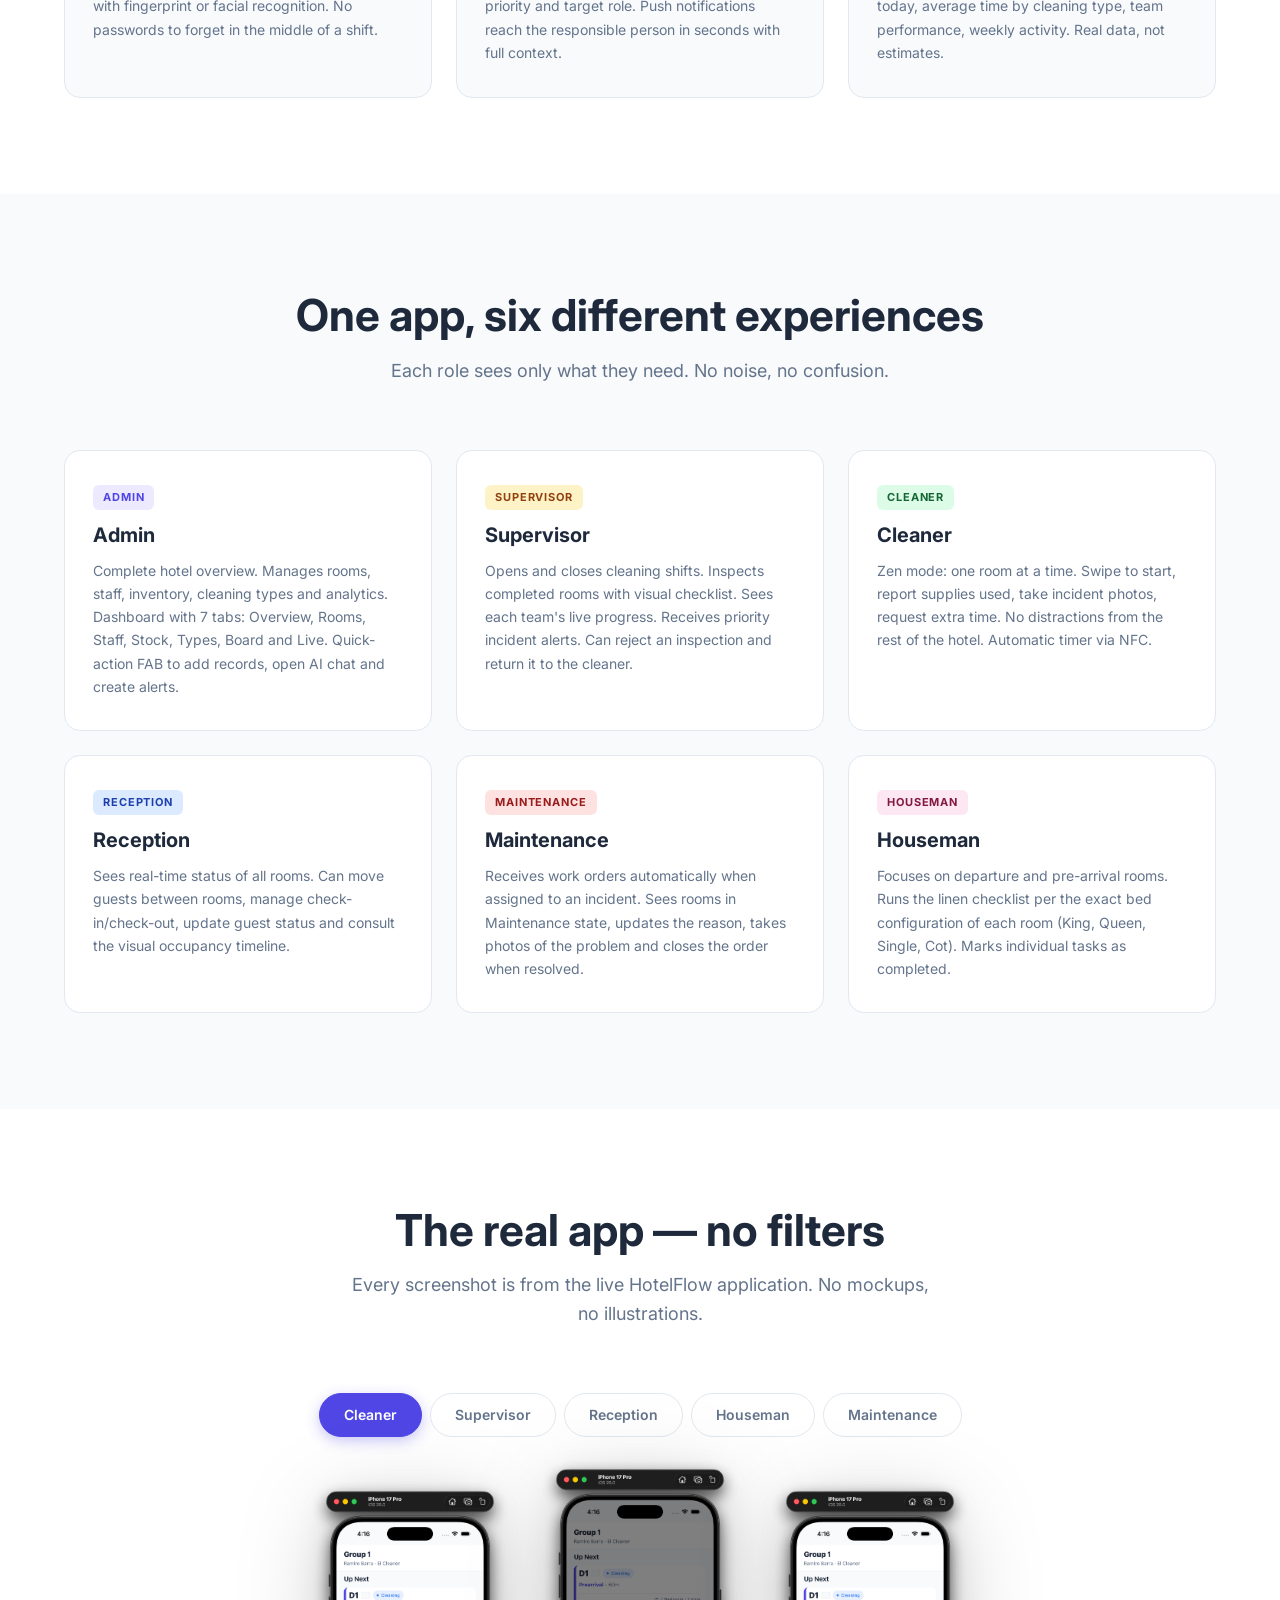
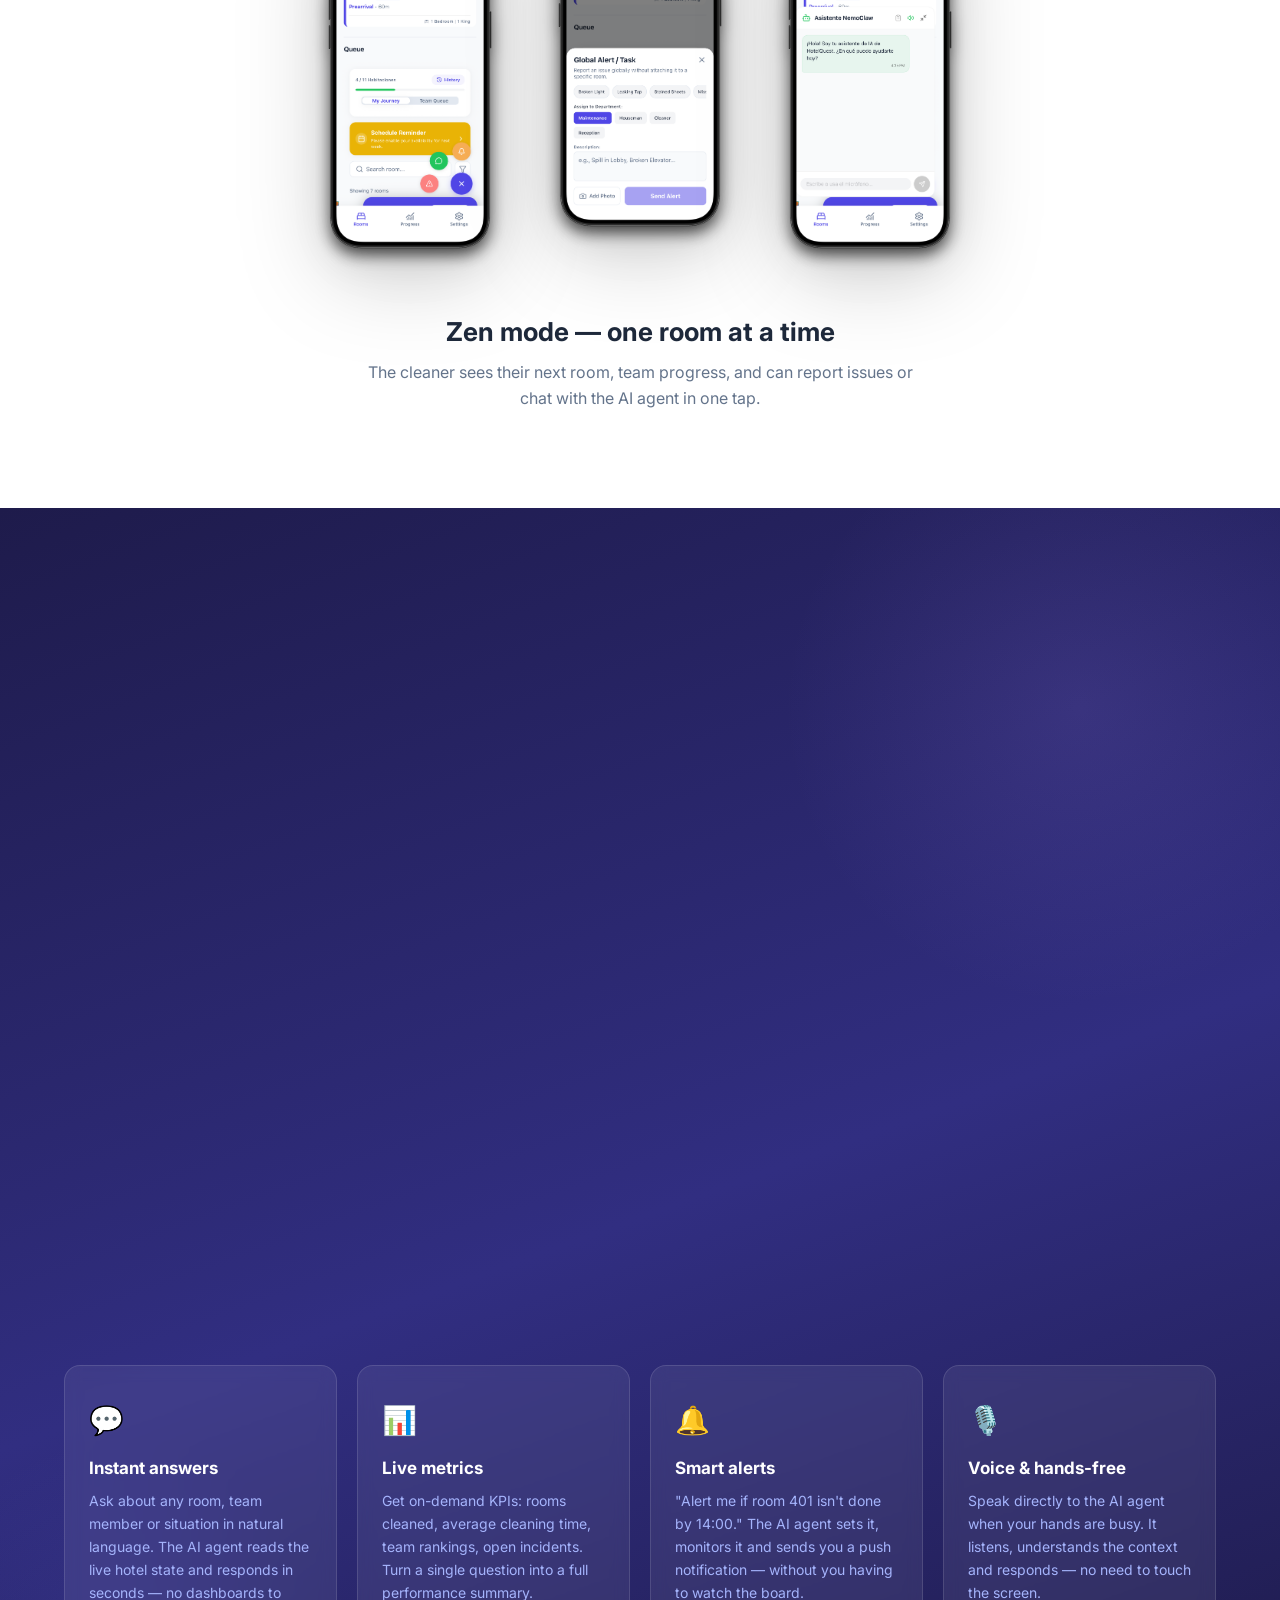
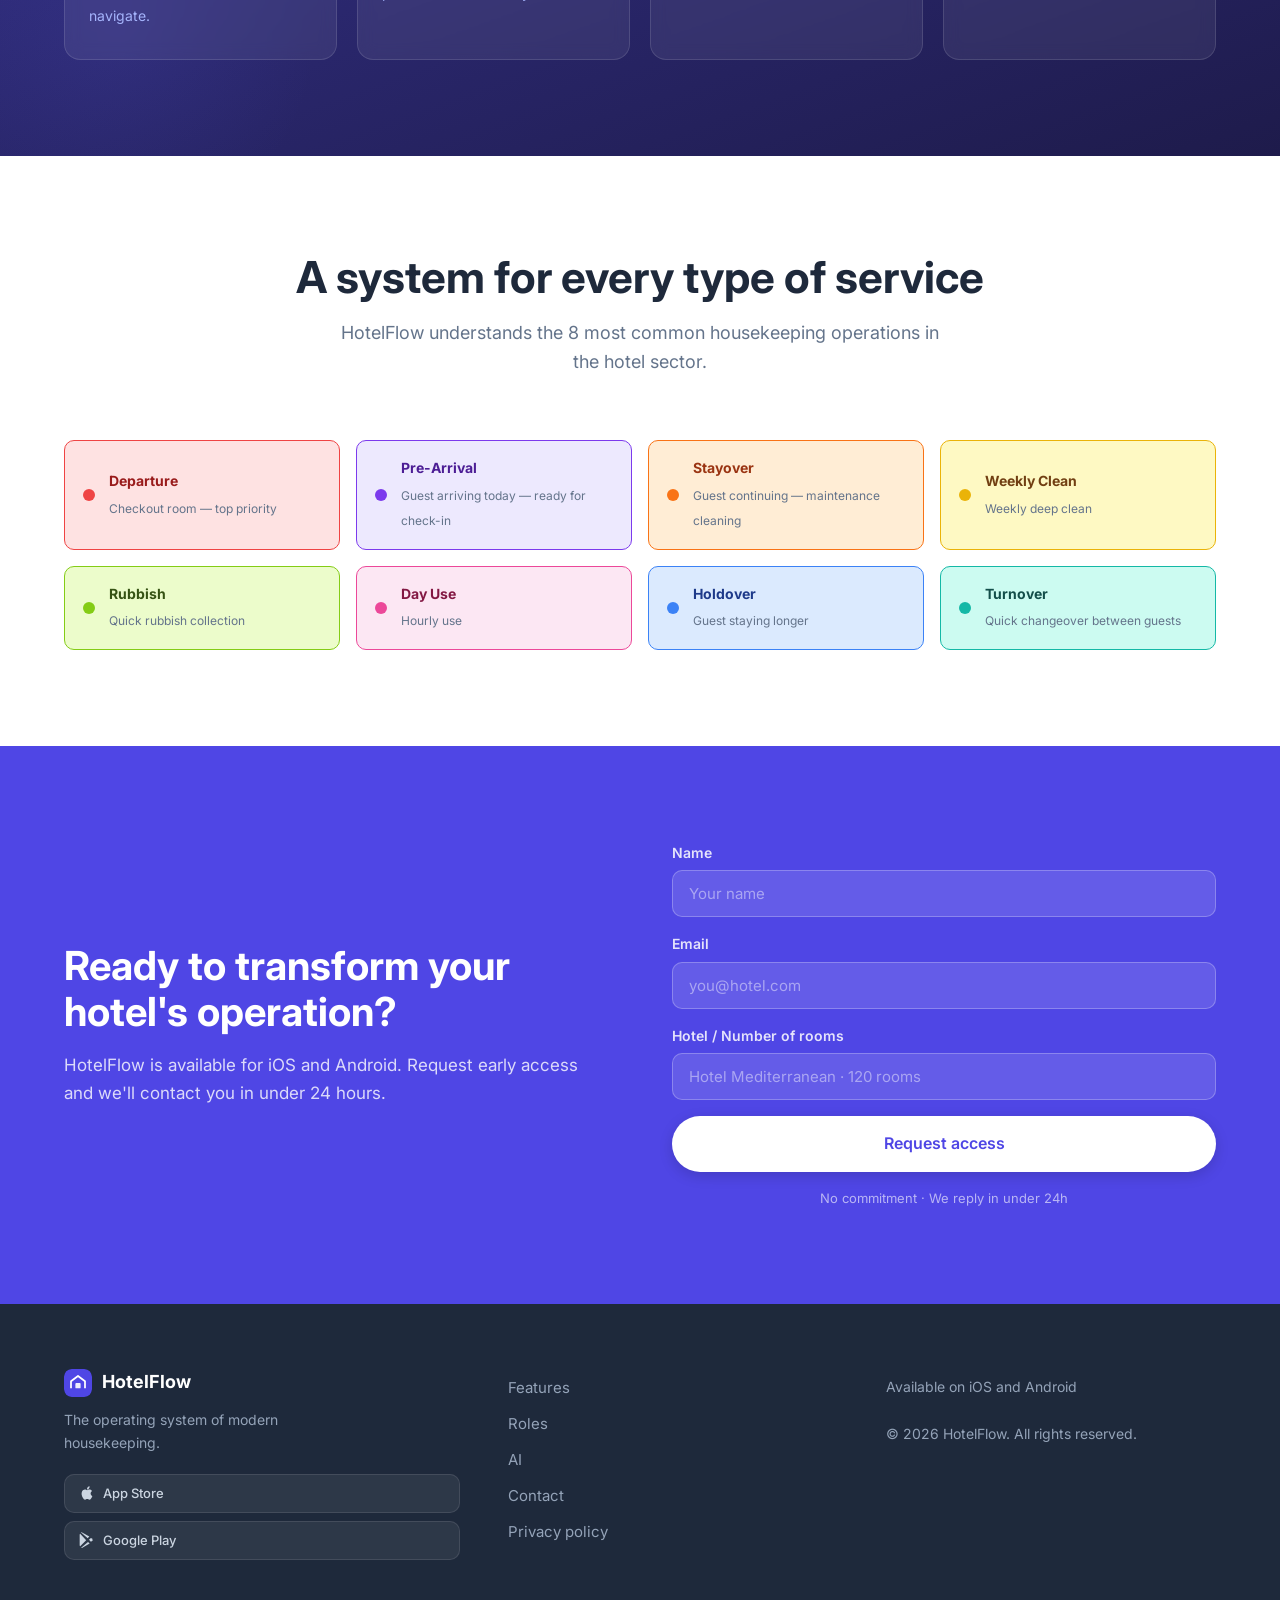
==== commit ca900621: "Refactor: Replace openclaw/nemoclaw with AI agent and update descriptions" ====
--- a/index.html
+++ b/index.html
@@ -113,7 +113,6 @@
 <section class="hero" id="hero">
   <div class="hero__bg"></div>
   <div class="hero__content">
-    <span class="hero__badge" data-i18n="hero_badge">⚡ Powered by Gemini AI</span>
     <h1 class="hero__title" data-i18n="hero_title">The operating system of modern housekeeping</h1>
     <p class="hero__sub" data-i18n="hero_sub">HotelFlow connects your entire team in real time — cleaners, supervisors, reception and maintenance — in one mobile app with built-in artificial intelligence.</p>
     <div class="hero__cta">
@@ -147,15 +146,15 @@
            alt="Cleaner zen mode — one room at a time"
            loading="eager">
       <img class="hero__phone-side hero__phone-side--right"
-           src="images/screenshots/nemoclaw-mobile.png"
-           alt="NemoClaw AI assistant ready to answer hotel questions"
+           src="images/screenshots/ai-agent-mobile.png"
+           alt="AI assistant ready to answer hotel questions"
            loading="eager">
     </div>
     <div class="hero__float hero__float--a reveal">
       <div class="float-card">
         <div class="float-card__icon">🤖</div>
         <div>
-          <div class="float-card__label" data-i18n="float_a_label">NemoClaw AI</div>
+          <div class="float-card__label" data-i18n="float_a_label">AI Agent</div>
           <div class="float-card__val" data-i18n="float_a_val">Roster generated</div>
         </div>
       </div>
@@ -258,13 +257,13 @@
       </div>
       <div class="feature-card reveal">
         <div class="feature-card__icon">🤖</div>
-        <h3 data-i18n="feat_2_title">AI shift management — NemoClaw</h3>
+        <h3 data-i18n="feat_2_title">AI shift management — AI agent</h3>
         <p data-i18n="feat_2_text">HotelFlow's artificial intelligence assistant. Automatically generates the weekly staff roster, considering availability, workload and team constraints. Powered by Google Gemini.</p>
       </div>
       <div class="feature-card reveal">
         <div class="feature-card__icon">💬</div>
         <h3 data-i18n="feat_3_title">Operational chat with AI</h3>
-        <p data-i18n-html="feat_3_text">Ask anything about the hotel's status in real time. <em>"How many rooms are left to clean?"</em>, <em>"What incidents are open on floor 3?"</em> NemoClaw answers in seconds with real hotel context.</p>
+        <p data-i18n-html="feat_3_text">Ask anything about the hotel's status in real time. <em>"How many rooms are left to clean?"</em>, <em>"What incidents are open on floor 3?"</em> The AI agent answers in seconds with real hotel context.</p>
       </div>
       <div class="feature-card reveal">
         <div class="feature-card__icon">⚡</div>
@@ -365,11 +364,11 @@
         <div class="ss-phones">
           <img class="ss-phone" src="images/screenshots/cleaner-01.png" alt="Cleaner queue with Up Next room card and team progress" loading="lazy">
           <img class="ss-phone ss-phone--elevated" src="images/screenshots/cleaner-03.png" alt="Global alert modal for reporting issues to any department" loading="lazy">
-          <img class="ss-phone" src="images/screenshots/nemoclaw-mobile.png" alt="NemoClaw AI assistant chat on mobile" loading="lazy">
+          <img class="ss-phone" src="images/screenshots/ai-agent-mobile.png" alt="AI assistant chat on mobile" loading="lazy">
         </div>
         <div class="ss-desc">
           <h3 data-i18n="ss_cleaner_title">Zen mode — one room at a time</h3>
-          <p data-i18n="ss_cleaner_text">The cleaner sees their next room, team progress, and can report issues or chat with NemoClaw in one tap.</p>
+          <p data-i18n="ss_cleaner_text">The cleaner sees their next room, team progress, and can report issues or chat with the AI agent in one tap.</p>
         </div>
       </div>
 
@@ -390,11 +389,11 @@
       <div class="ss-panel" data-role="reception">
         <div class="ss-browsers">
           <img class="ss-browser" src="images/screenshots/reception-board.png" alt="Reception web board showing all rooms grouped by cleaning team" loading="lazy">
-          <img class="ss-browser" src="images/screenshots/reception-live-nemo.png" alt="Reception live dashboard with NemoClaw AI panel open" loading="lazy">
+          <img class="ss-browser" src="images/screenshots/reception-live-ai.png" alt="Reception live dashboard with AI agent panel open" loading="lazy">
         </div>
         <div class="ss-desc">
           <h3 data-i18n="ss_reception_title">Powerful web dashboard for reception</h3>
-          <p data-i18n="ss_reception_text">The web app gives reception and admin a bird's-eye view: rooms, teams, live board — and the NemoClaw AI panel always on hand for instant answers.</p>
+          <p data-i18n="ss_reception_text">The web app gives reception and admin a bird's-eye view: rooms, teams, live board — and the AI agent panel always on hand for instant answers.</p>
         </div>
       </div>
 
@@ -433,40 +432,40 @@
 
     <!-- Header -->
     <div class="ia__head reveal">
-      <span class="ia__badge" data-i18n="ia_badge">🤖 NemoClaw AI</span>
+      <span class="ia__badge" data-i18n="ia_badge">🤖 AI Agent</span>
       <h2 data-i18n="ia_title">Your hotel's AI companion — always by your side</h2>
-      <p data-i18n="ia_sub">Ask anything. Check metrics. Set alerts. NemoClaw knows every room, every team member and every incident in real time.</p>
+      <p data-i18n="ia_sub">Ask anything. Check metrics. Set alerts. The AI agent knows every room, every team member and every incident in real time.</p>
     </div>
 
     <!-- Main: left text + right chat -->
     <div class="ia__main">
       <div class="ia__left reveal">
         <h3 data-i18n="ia_companion_title">One companion for every role</h3>
-        <p data-i18n="ia_companion_text">Whether you're a supervisor monitoring team progress, reception waiting for a room, or an admin reviewing the day — NemoClaw is one message away, 24/7.</p>
+        <p data-i18n="ia_companion_text">Whether you're a supervisor monitoring team progress, reception waiting for a room, or an admin reviewing the day — the AI agent is one message away, 24/7.</p>
         <div class="ia__chips">
           <span class="ia__chip">💬 <span data-i18n="ia_chip_1">Instant answers</span></span>
           <span class="ia__chip">📊 <span data-i18n="ia_chip_2">Live metrics</span></span>
           <span class="ia__chip">🔔 <span data-i18n="ia_chip_3">Smart alerts</span></span>
           <span class="ia__chip">🎙️ <span data-i18n="ia_chip_4">Voice</span></span>
         </div>
-        <a href="#contacto" class="btn ia__cta-btn" data-i18n="ia_cta">Try NemoClaw →</a>
+        <a href="#contacto" class="btn ia__cta-btn" data-i18n="ia_cta">Try the AI Agent →</a>
       </div>
 
       <div class="ia__right reveal">
         <!-- Chat mockup -->
-        <div class="nemo-chat">
-          <div class="nemo-chat__header">
-            <div class="nemo-chat__avatar">🤖</div>
-            <div class="nemo-chat__info">
-              <div class="nemo-chat__name">NemoClaw</div>
-              <div class="nemo-chat__status"><span class="live-dot"></span><span data-i18n="ia_online">Online · Real-time context</span></div>
+        <div class="ai-chat">
+          <div class="ai-chat__header">
+            <div class="ai-chat__avatar">🤖</div>
+            <div class="ai-chat__info">
+              <div class="ai-chat__name">AI Agent</div>
+              <div class="ai-chat__status"><span class="live-dot"></span><span data-i18n="ia_online">Online · Real-time context</span></div>
             </div>
           </div>
-          <div class="nemo-chat__body" id="nemo-chat-body"></div>
-          <div class="nemo-chat__footer">
-            <div class="nemo-chat__input-row">
-              <span class="nemo-chat__prompt" id="nemo-prompt" data-i18n="ia_placeholder">Ask about rooms, metrics or alerts…</span>
-              <button class="nemo-chat__send" aria-label="Send" tabindex="-1">↑</button>
+          <div class="ai-chat__body" id="ai-chat-body"></div>
+          <div class="ai-chat__footer">
+            <div class="ai-chat__input-row">
+              <span class="ai-chat__prompt" id="ai-prompt" data-i18n="ia_placeholder">Ask about rooms, metrics or alerts…</span>
+              <button class="ai-chat__send" aria-label="Send" tabindex="-1">↑</button>
             </div>
           </div>
         </div>
@@ -478,7 +477,7 @@
       <div class="ia__card reveal">
         <div class="ia__card-icon">💬</div>
         <h3 data-i18n="ia_1_title">Instant answers</h3>
-        <p data-i18n="ia_1_text">Ask about any room, team member or situation in natural language. NemoClaw reads the live hotel state and responds in seconds — no dashboards to navigate.</p>
+        <p data-i18n="ia_1_text">Ask about any room, team member or situation in natural language. The AI agent reads the live hotel state and responds in seconds — no dashboards to navigate.</p>
       </div>
       <div class="ia__card reveal">
         <div class="ia__card-icon">📊</div>
@@ -488,12 +487,12 @@
       <div class="ia__card reveal">
         <div class="ia__card-icon">🔔</div>
         <h3 data-i18n="ia_3_title">Smart alerts</h3>
-        <p data-i18n="ia_3_text">"Alert me if room 401 isn't done by 14:00." NemoClaw sets it, monitors it and sends you a push notification — without you having to watch the board.</p>
+        <p data-i18n="ia_3_text">"Alert me if room 401 isn't done by 14:00." The AI agent sets it, monitors it and sends you a push notification — without you having to watch the board.</p>
       </div>
       <div class="ia__card reveal">
         <div class="ia__card-icon">🎙️</div>
         <h3 data-i18n="ia_4_title">Voice & hands-free</h3>
-        <p data-i18n="ia_4_text">Speak directly to NemoClaw when your hands are busy. It listens, understands the context and responds — no need to touch the screen.</p>
+        <p data-i18n="ia_4_text">Speak directly to the AI agent when your hands are busy. It listens, understands the context and responds — no need to touch the screen.</p>
       </div>
     </div>
 
--- a/styles.css
+++ b/styles.css
@@ -458,37 +458,37 @@
 }
 .ia__cta-btn:hover { transform: translateY(-2px); box-shadow: 0 8px 28px rgba(0,0,0,.3); background: #F0F0FF; }
 
-/* NemoClaw Chat mockup */
-.nemo-chat {
+/* AI Chat mockup */
+.ai-chat {
   background: rgba(255,255,255,.06);
   border: 1px solid rgba(255,255,255,.14);
   border-radius: 20px; overflow: hidden;
   backdrop-filter: blur(16px);
   box-shadow: 0 24px 60px rgba(0,0,0,.4);
 }
-.nemo-chat__header {
+.ai-chat__header {
   display: flex; align-items: center; gap: 14px;
   padding: 16px 20px;
   background: rgba(255,255,255,.08);
   border-bottom: 1px solid rgba(255,255,255,.1);
 }
-.nemo-chat__avatar {
+.ai-chat__avatar {
   width: 40px; height: 40px; border-radius: 50%;
   background: linear-gradient(135deg, #6366F1, #8B5CF6);
   display: flex; align-items: center; justify-content: center;
   font-size: 20px; flex-shrink: 0;
   box-shadow: 0 0 0 3px rgba(167,139,250,.3);
 }
-.nemo-chat__name { font-size: 14px; font-weight: 700; color: #fff; }
-.nemo-chat__status { font-size: 12px; color: #A5B4FC; display: flex; align-items: center; gap: 6px; margin-top: 2px; }
-.nemo-chat__body {
+.ai-chat__name { font-size: 14px; font-weight: 700; color: #fff; }
+.ai-chat__status { font-size: 12px; color: #A5B4FC; display: flex; align-items: center; gap: 6px; margin-top: 2px; }
+.ai-chat__body {
   min-height: 260px; max-height: 300px; overflow-y: auto;
   padding: 20px; display: flex; flex-direction: column; gap: 12px;
   scroll-behavior: smooth;
 }
-.nemo-chat__body::-webkit-scrollbar { width: 4px; }
-.nemo-chat__body::-webkit-scrollbar-track { background: transparent; }
-.nemo-chat__body::-webkit-scrollbar-thumb { background: rgba(255,255,255,.15); border-radius: 2px; }
+.ai-chat__body::-webkit-scrollbar { width: 4px; }
+.ai-chat__body::-webkit-scrollbar-track { background: transparent; }
+.ai-chat__body::-webkit-scrollbar-thumb { background: rgba(255,255,255,.15); border-radius: 2px; }
 
 /* Chat messages */
 .chat-msg {
@@ -526,14 +526,14 @@
 @keyframes chatDot { 0%,60%,100%{opacity:.3;transform:translateY(0)} 30%{opacity:1;transform:translateY(-4px)} }
 
 /* Chat footer/input */
-.nemo-chat__footer { padding: 14px 16px; border-top: 1px solid rgba(255,255,255,.1); }
-.nemo-chat__input-row {
+.ai-chat__footer { padding: 14px 16px; border-top: 1px solid rgba(255,255,255,.1); }
+.ai-chat__input-row {
   display: flex; align-items: center; gap: 10px;
   background: rgba(255,255,255,.08); border: 1px solid rgba(255,255,255,.12);
   border-radius: 999px; padding: 10px 10px 10px 18px;
 }
-.nemo-chat__prompt { font-size: 13px; color: rgba(255,255,255,.45); flex: 1; }
-.nemo-chat__send {
+.ai-chat__prompt { font-size: 13px; color: rgba(255,255,255,.45); flex: 1; }
+.ai-chat__send {
   width: 30px; height: 30px; border-radius: 50%; flex-shrink: 0;
   background: #6366F1; color: #fff; font-size: 14px; font-weight: 700;
   display: flex; align-items: center; justify-content: center;
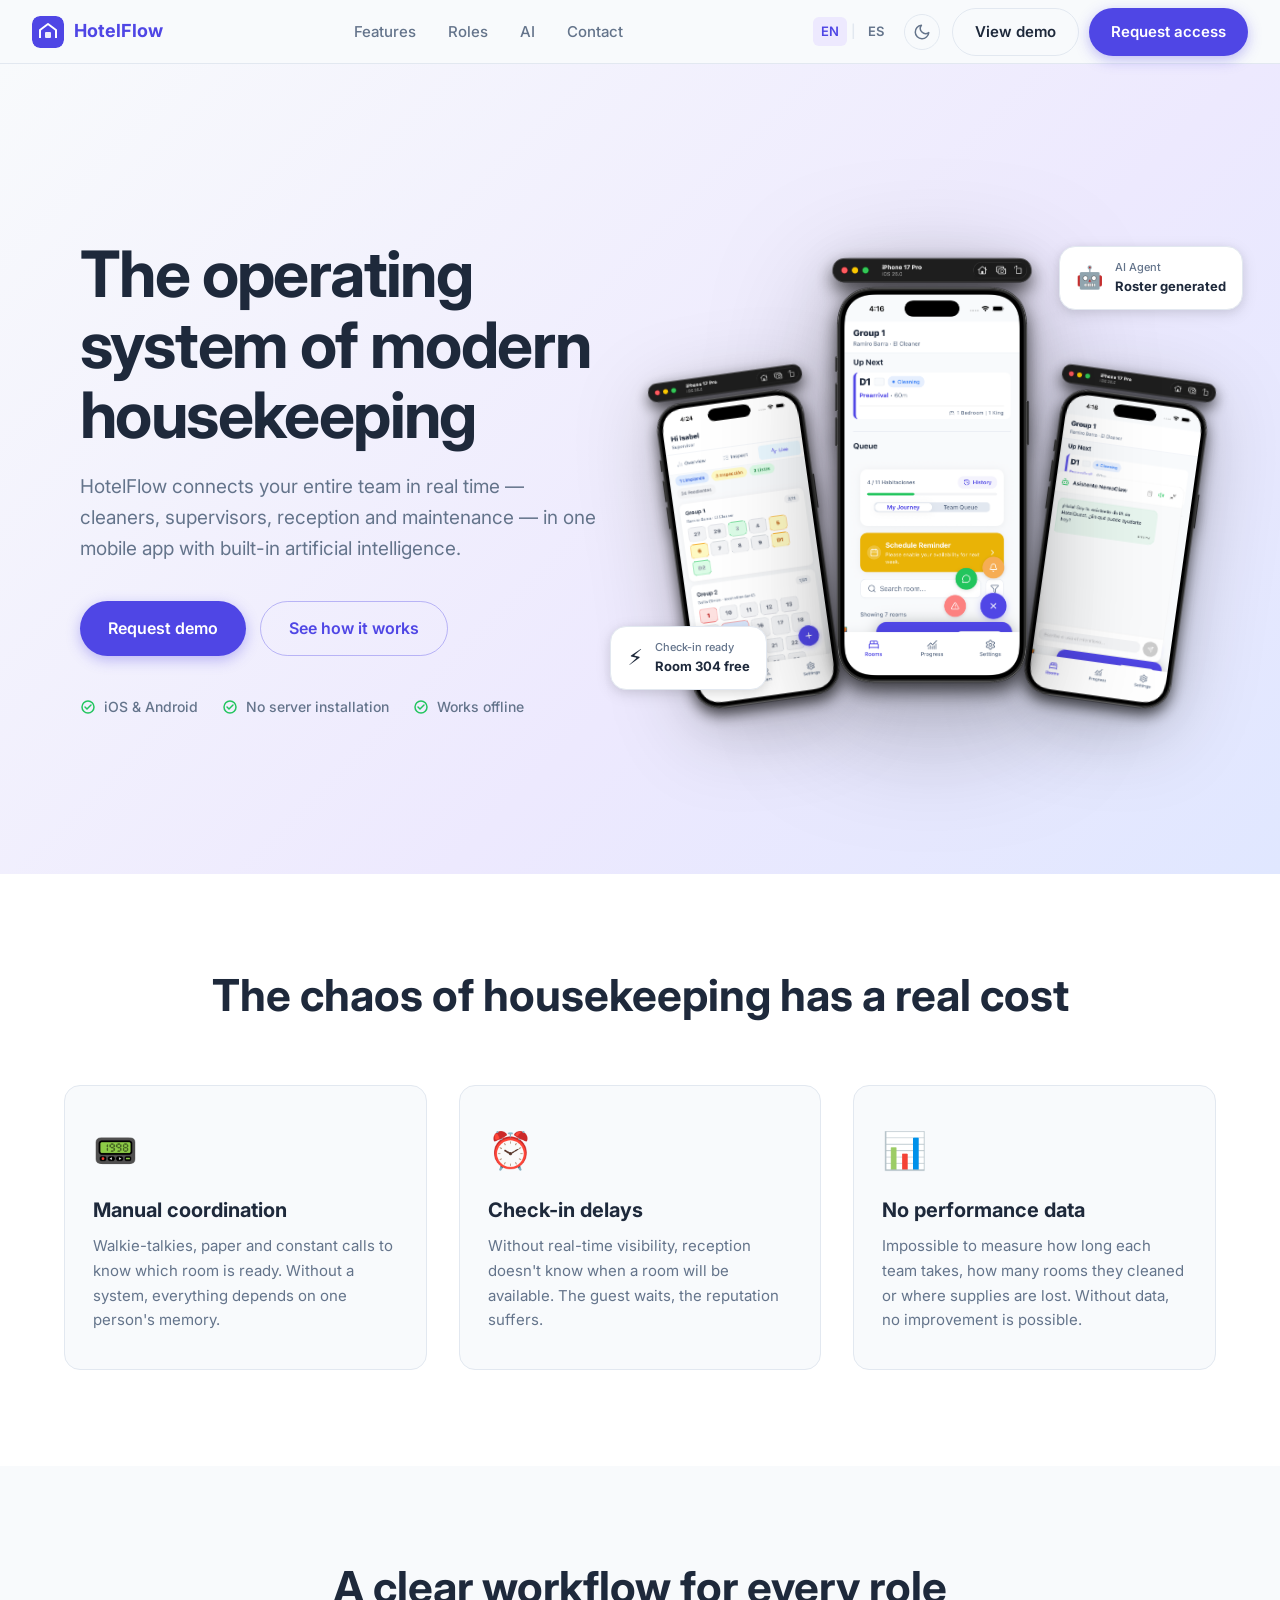
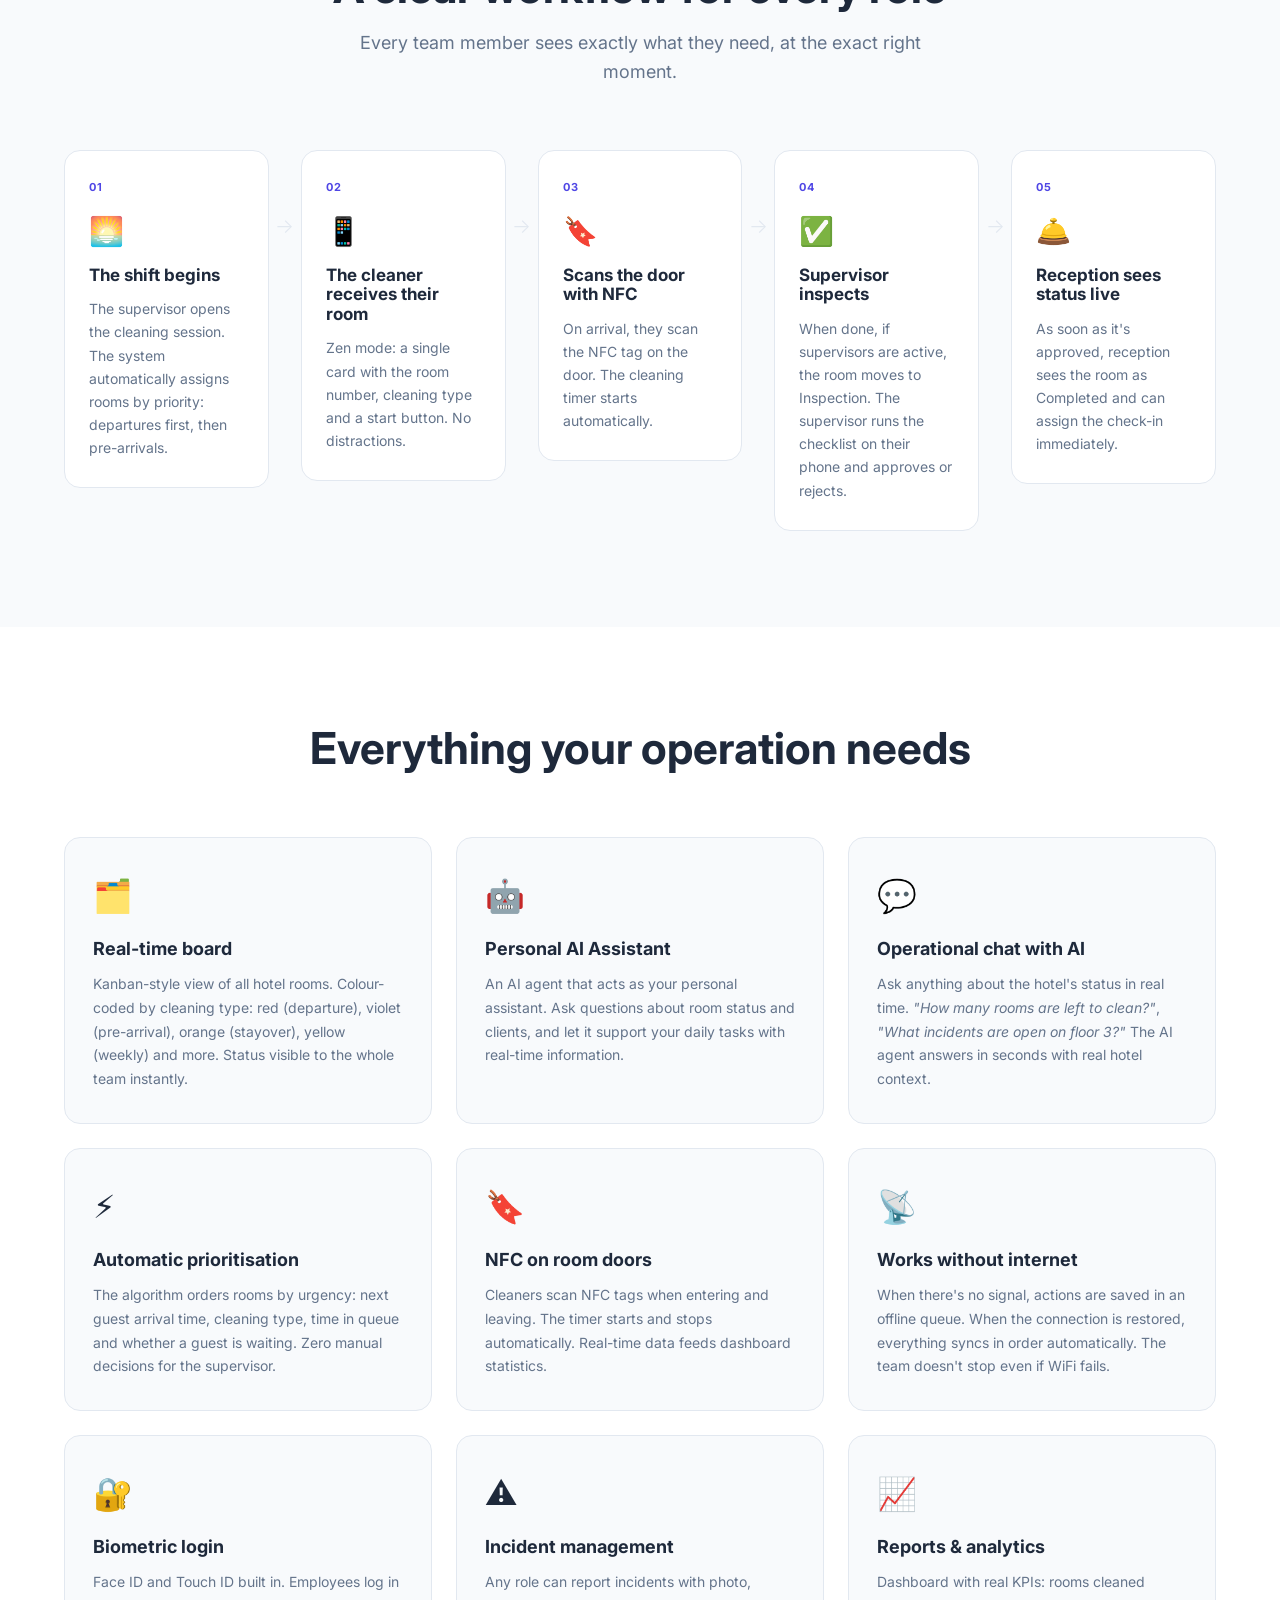
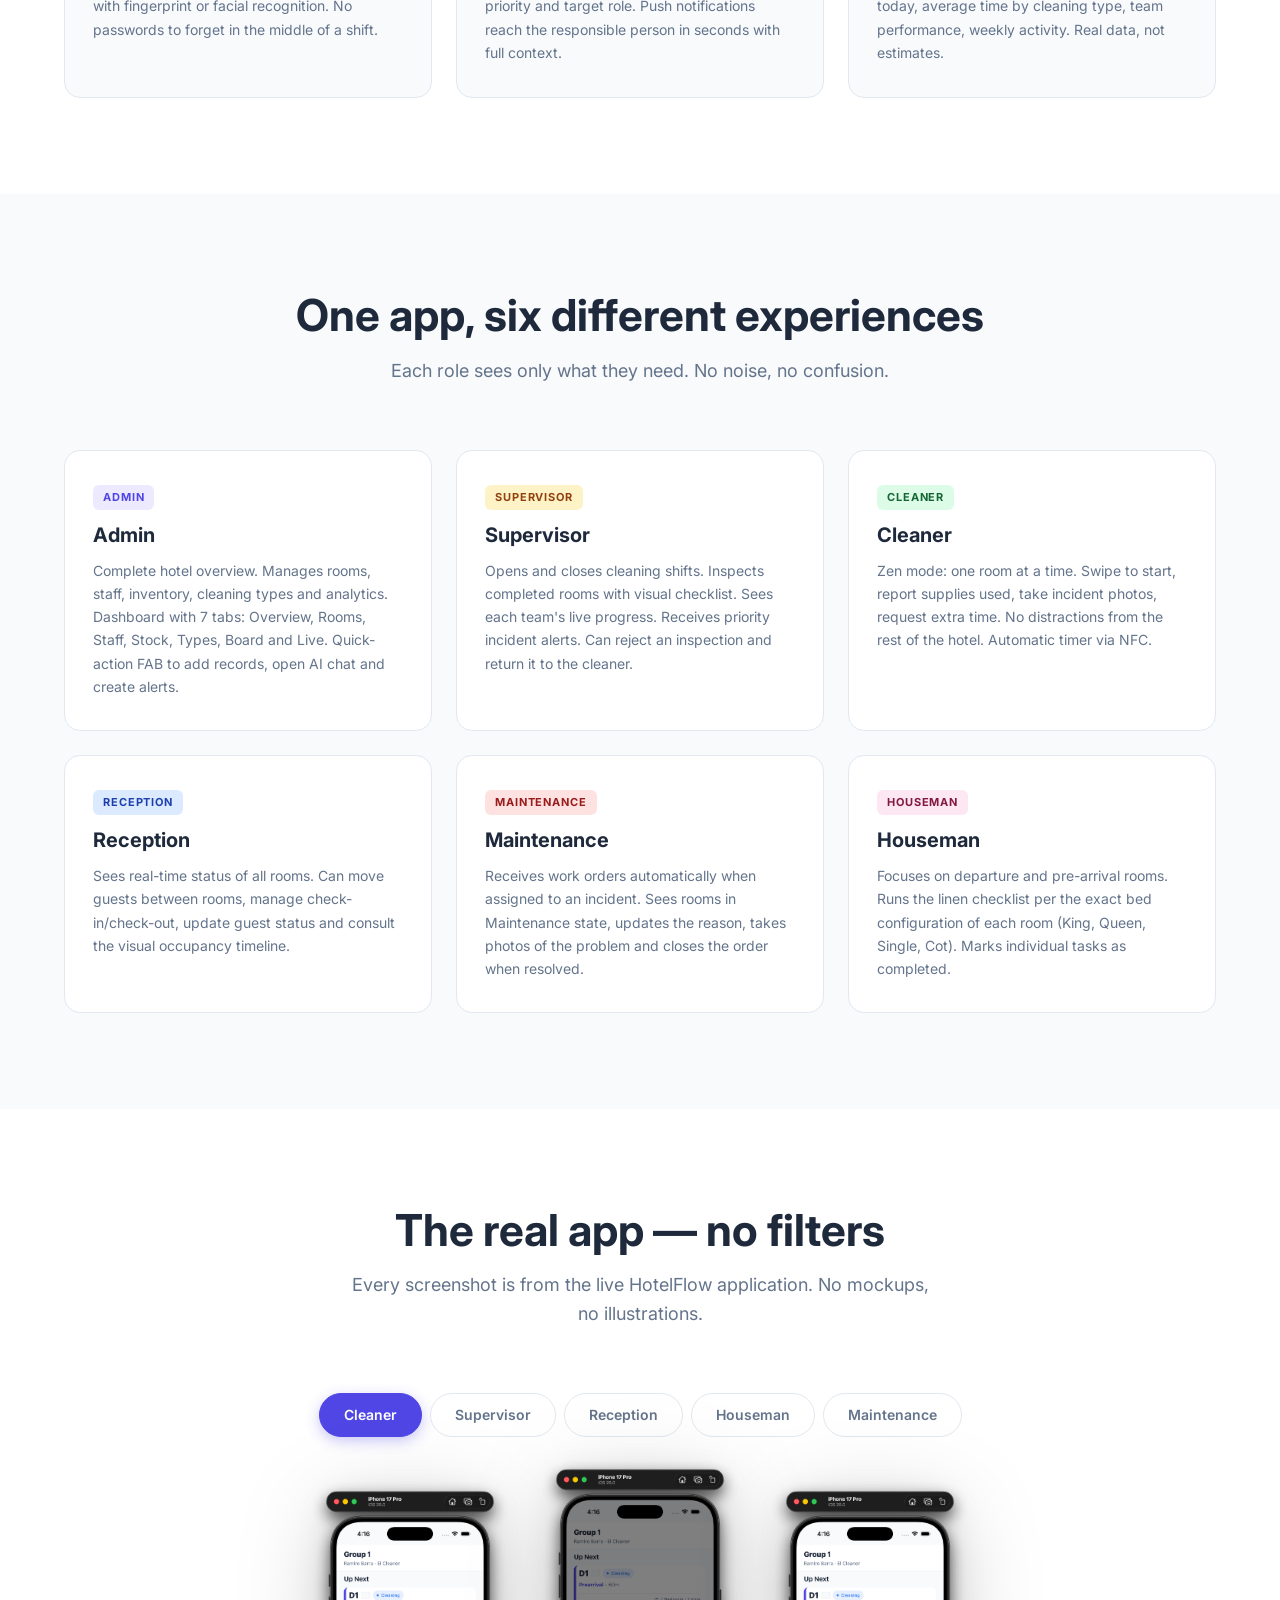
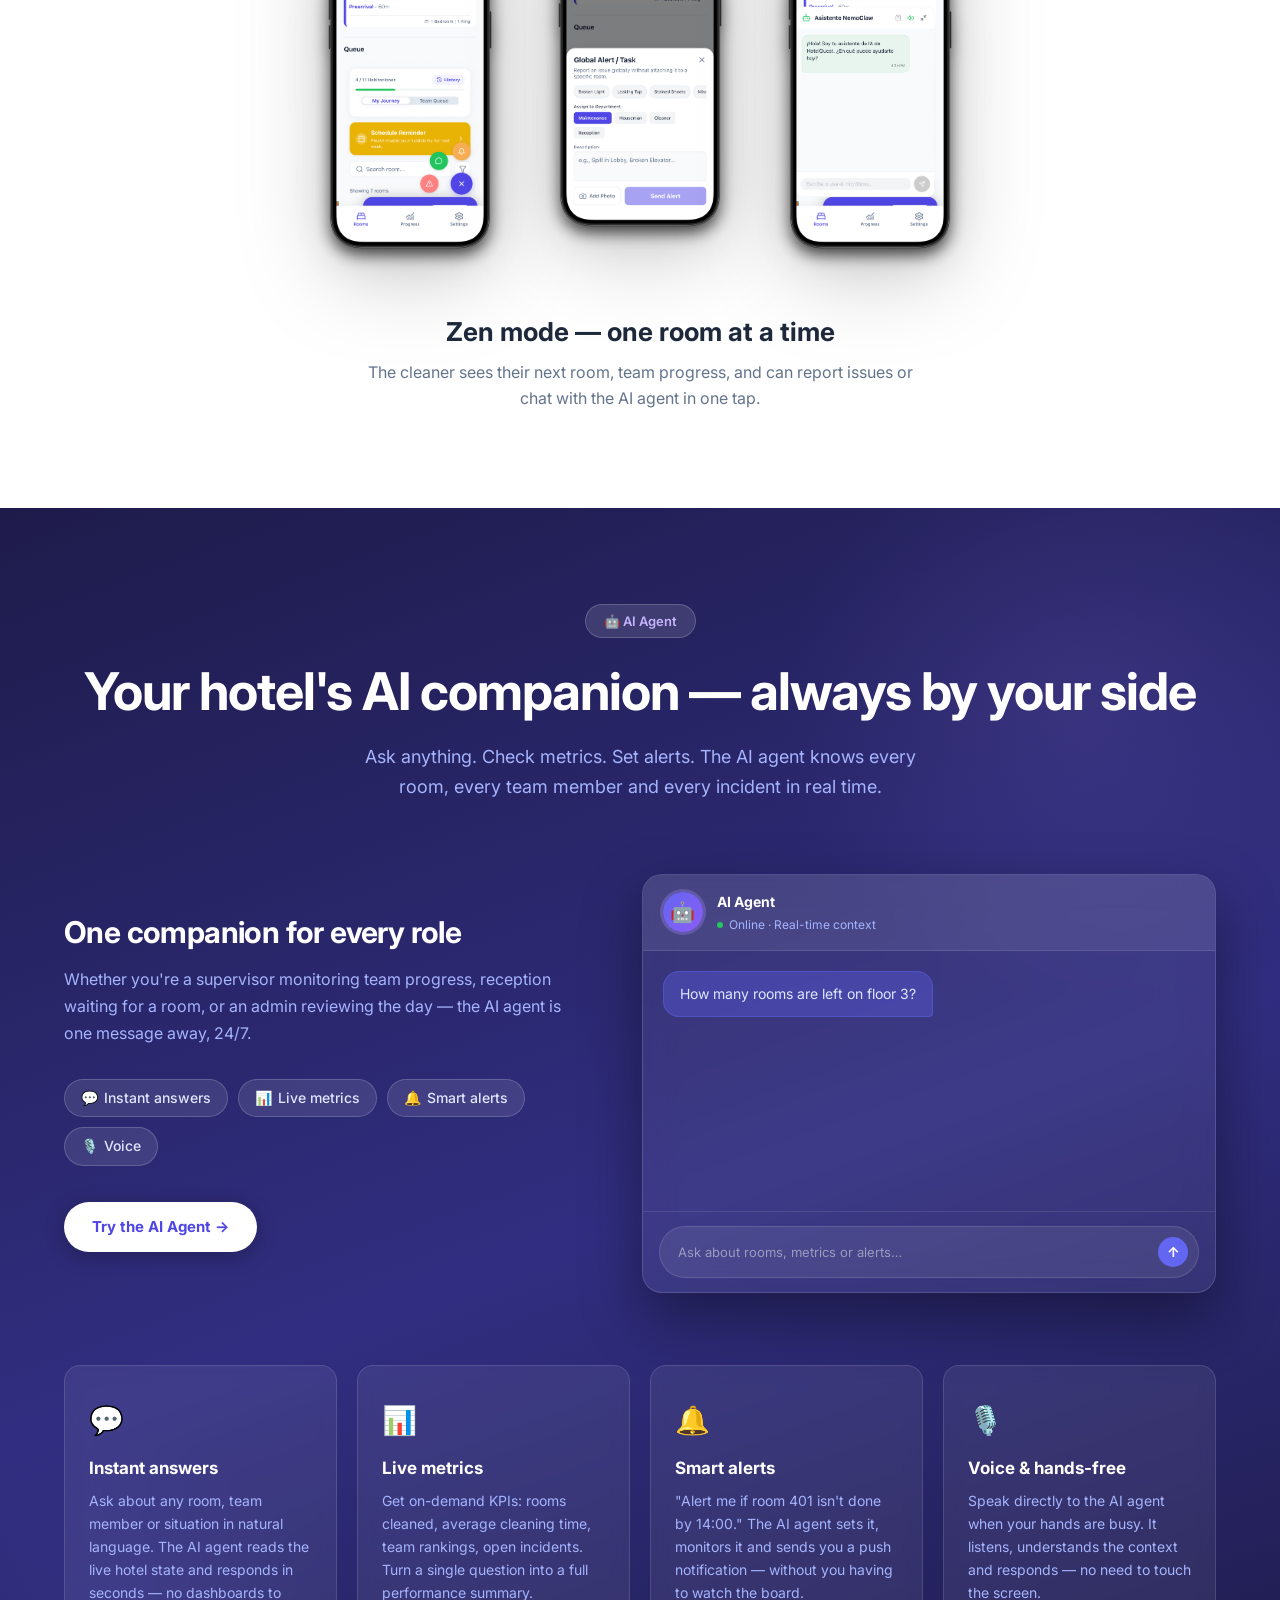
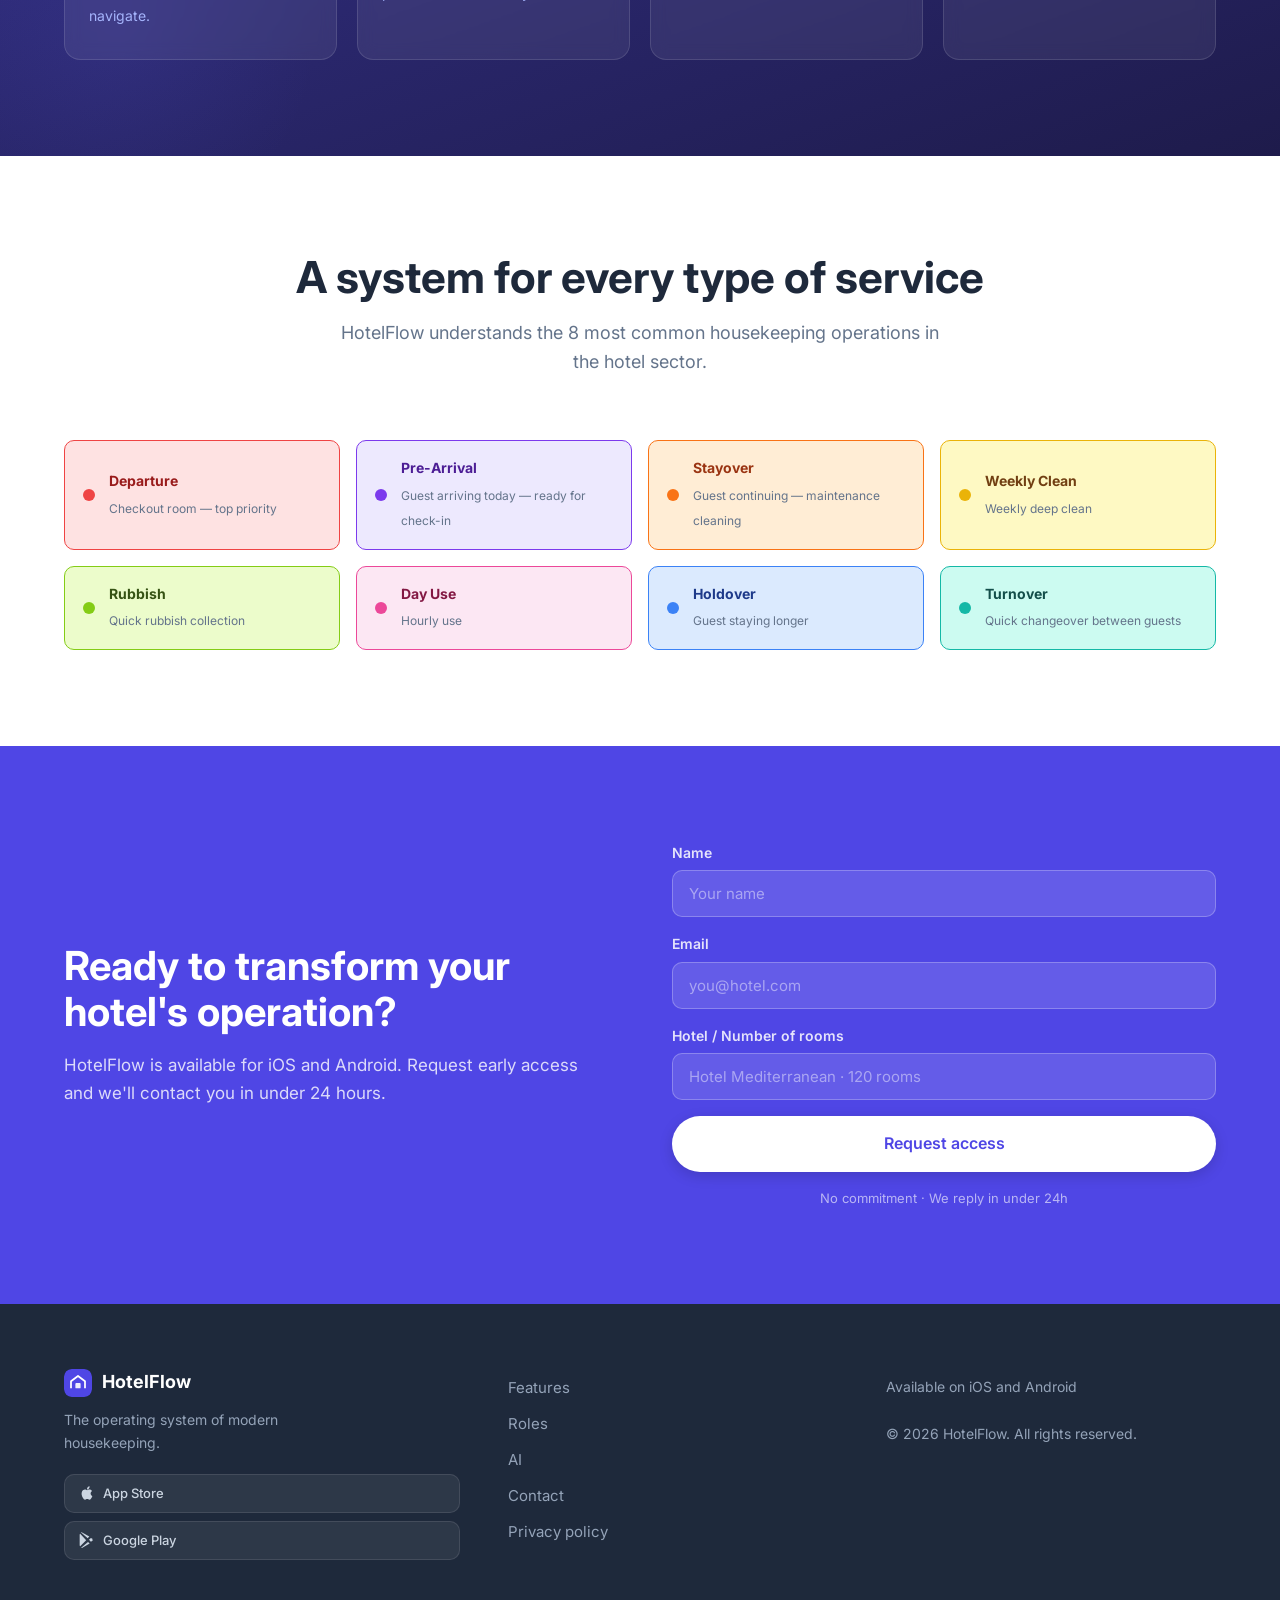
==== commit af3a9f67: "chore: add Google Analytics tag" ====
--- a/index.html
+++ b/index.html
@@ -25,6 +25,16 @@
   "operatingSystem":"iOS, Android",
   "description":"Mobile app for hotels connecting cleaners, supervisors and reception in real time, with integrated AI."
 }
+</script>
+
+<!-- Google tag (gtag.js) -->
+<script async src="https://www.googletagmanager.com/gtag/js?id=G-WKFT48HTCB"></script>
+<script>
+  window.dataLayer = window.dataLayer || [];
+  function gtag(){dataLayer.push(arguments);}
+  gtag('js', new Date());
+
+  gtag('config', 'G-WKFT48HTCB');
 </script>
 </head>
 <body>
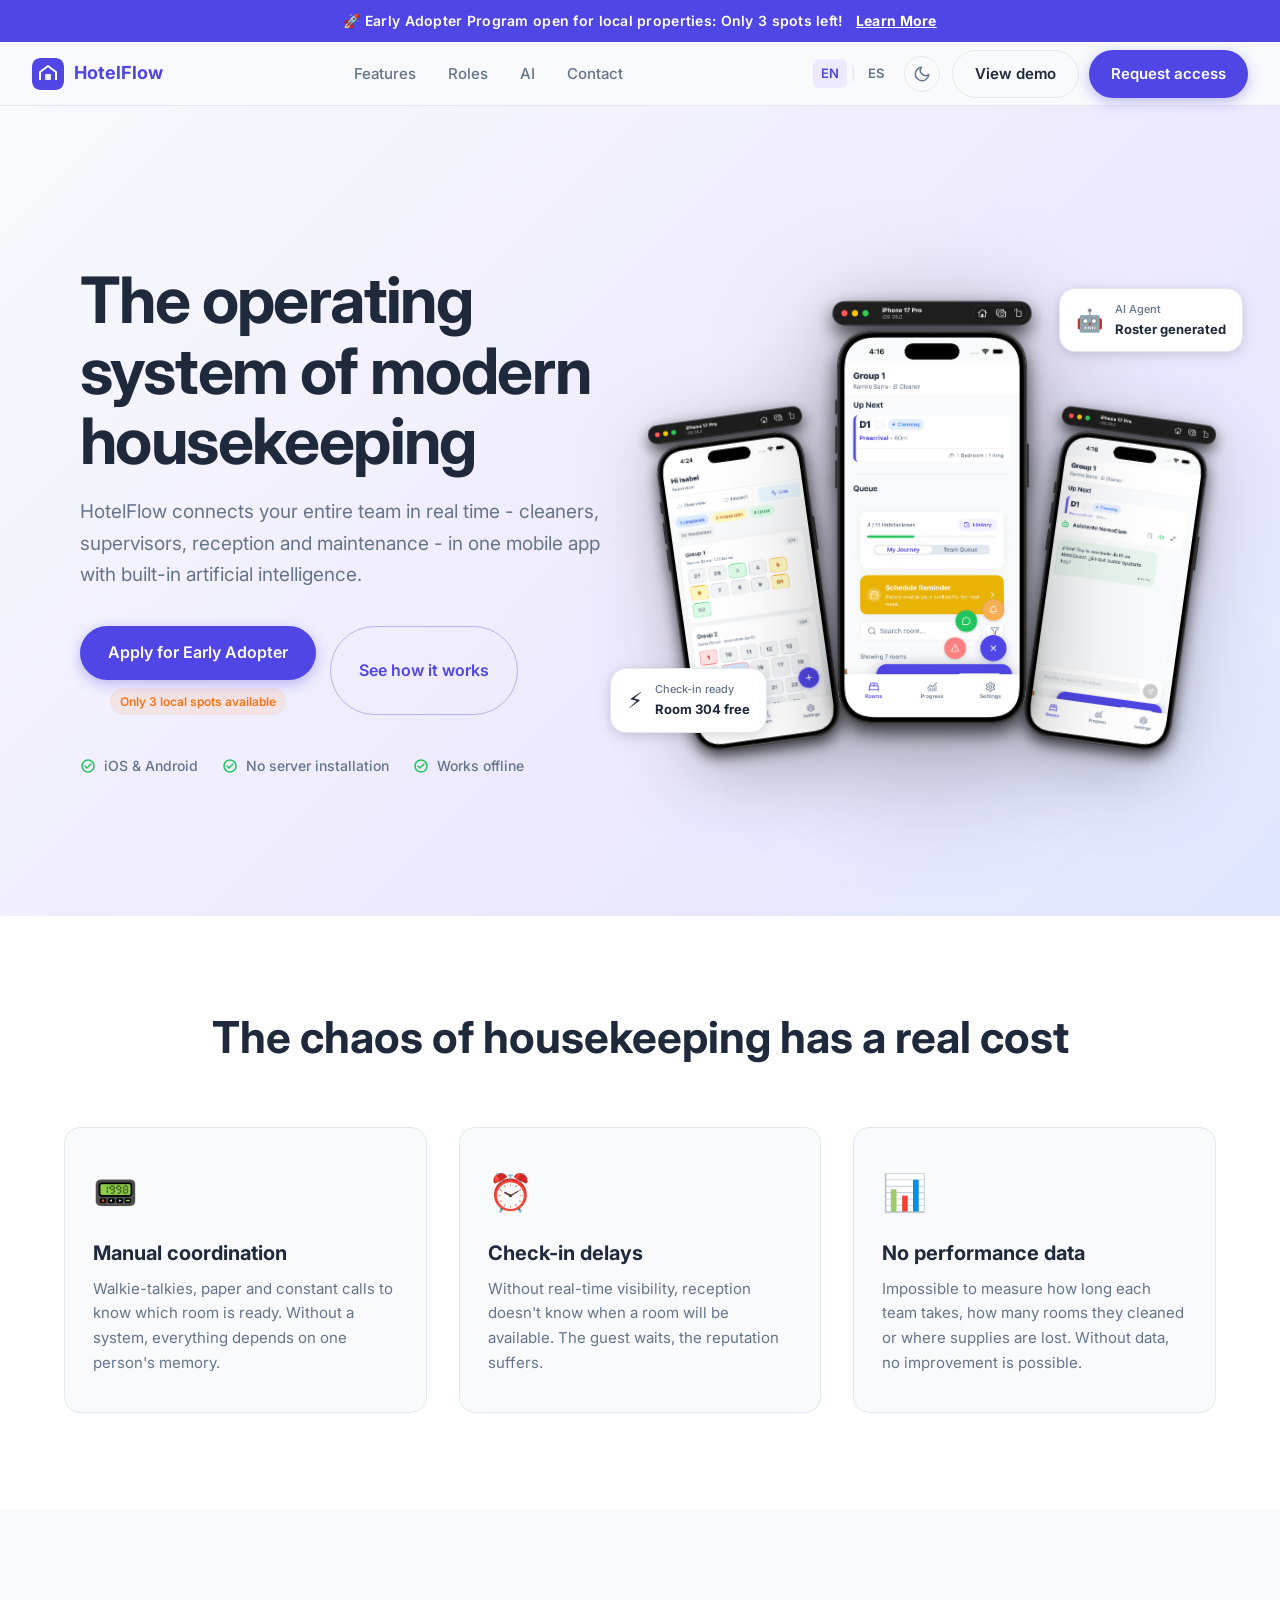
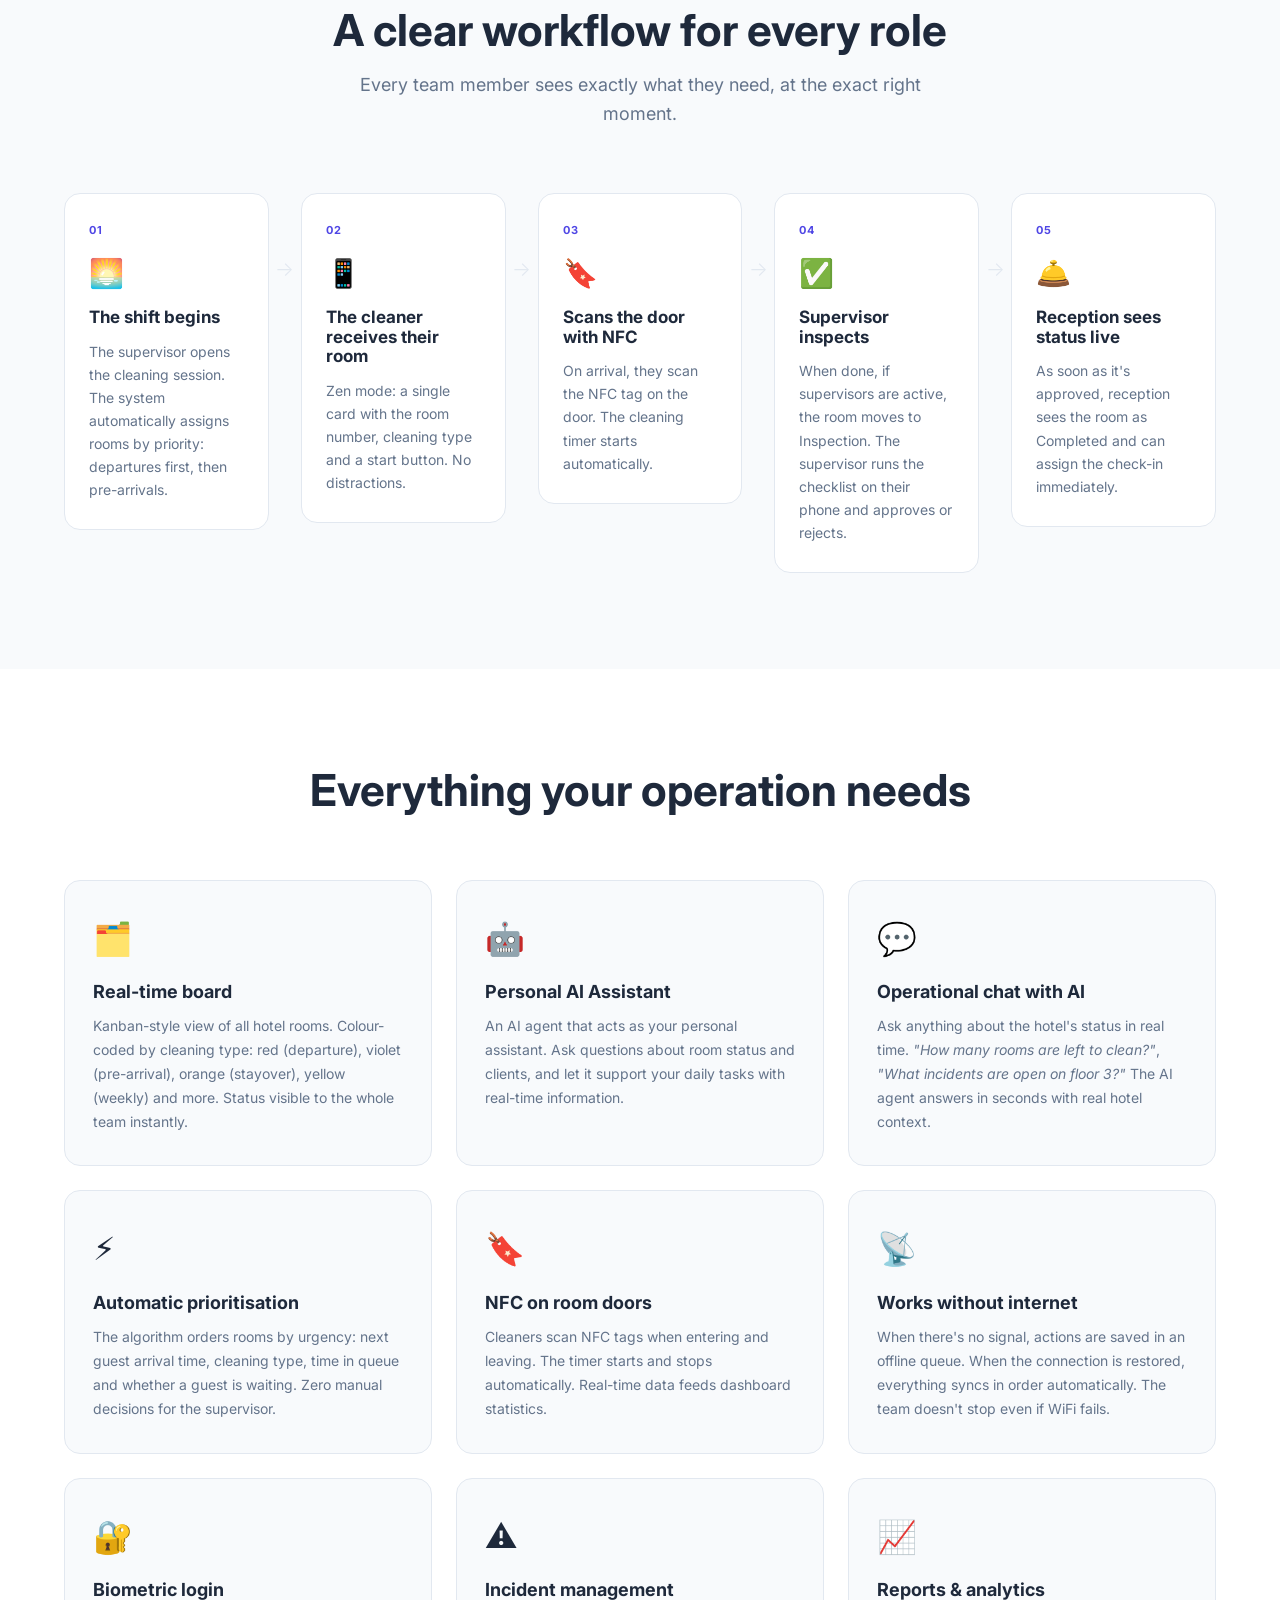
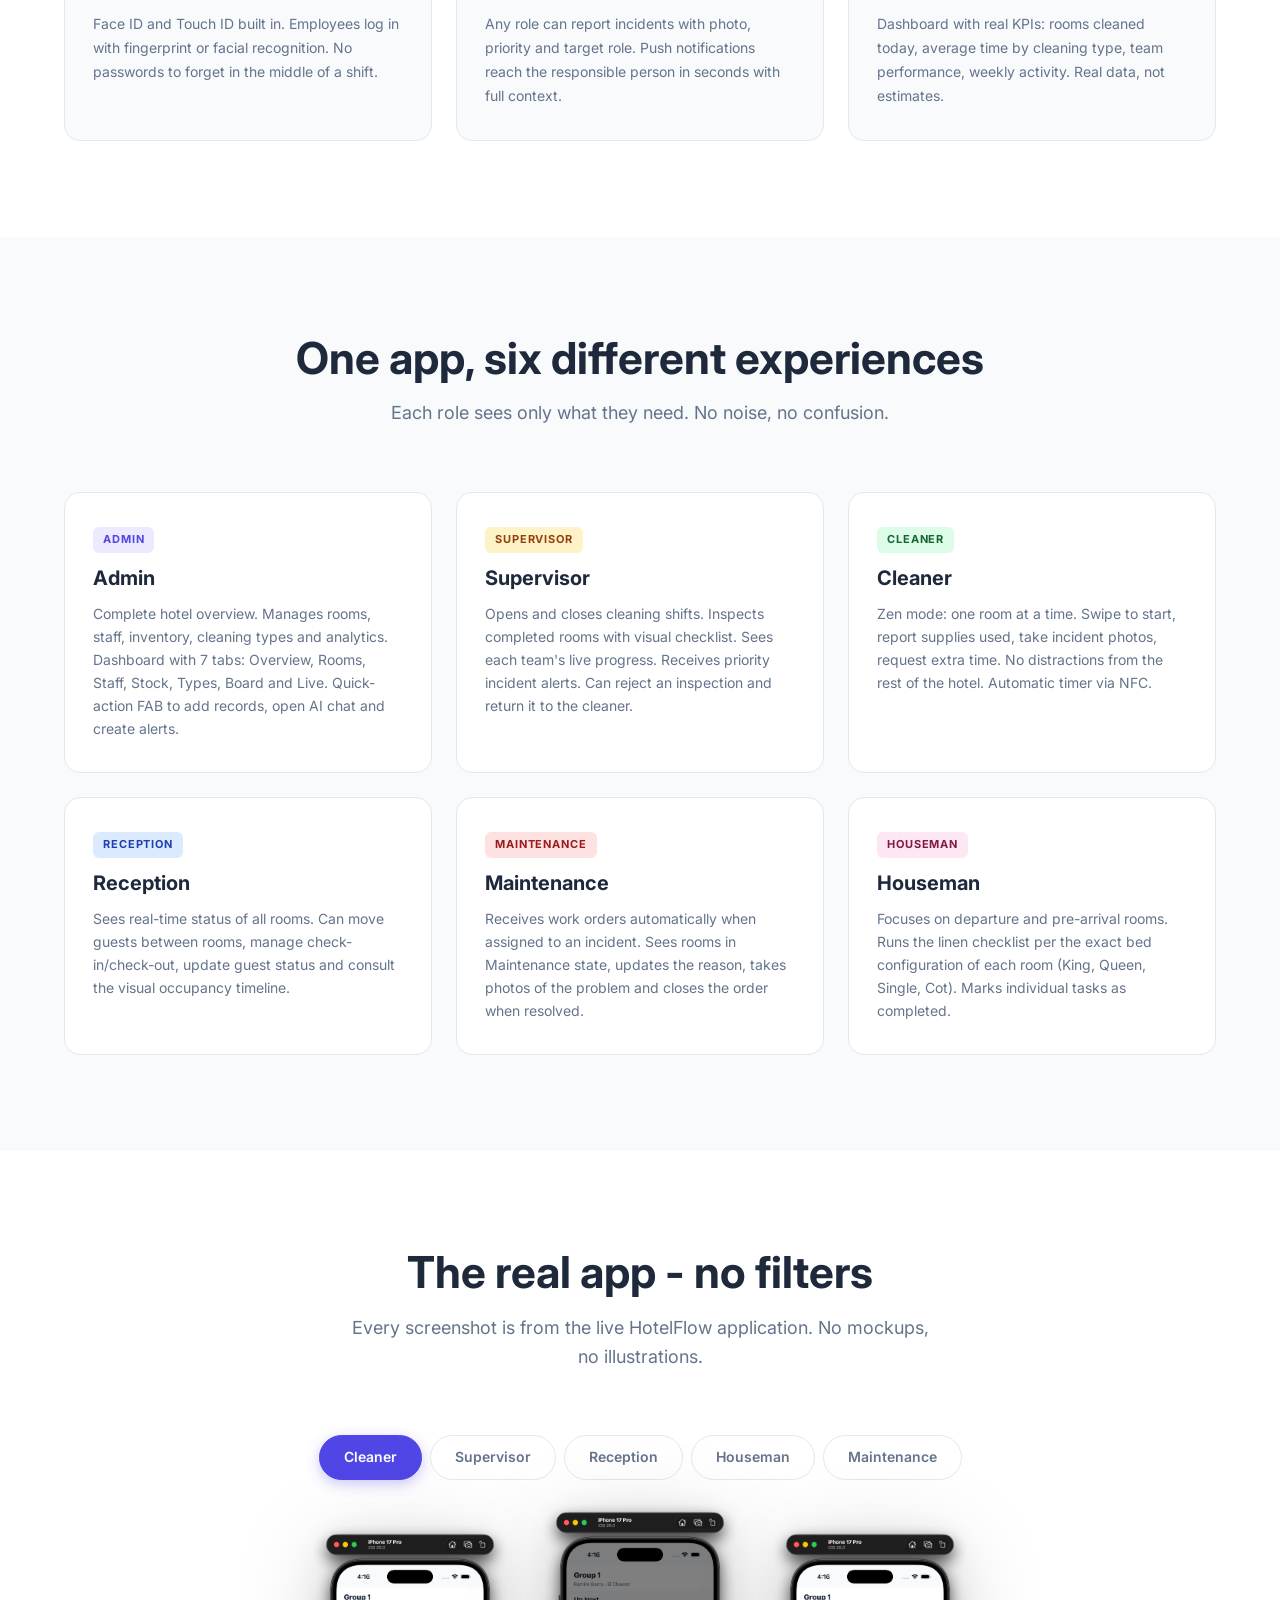
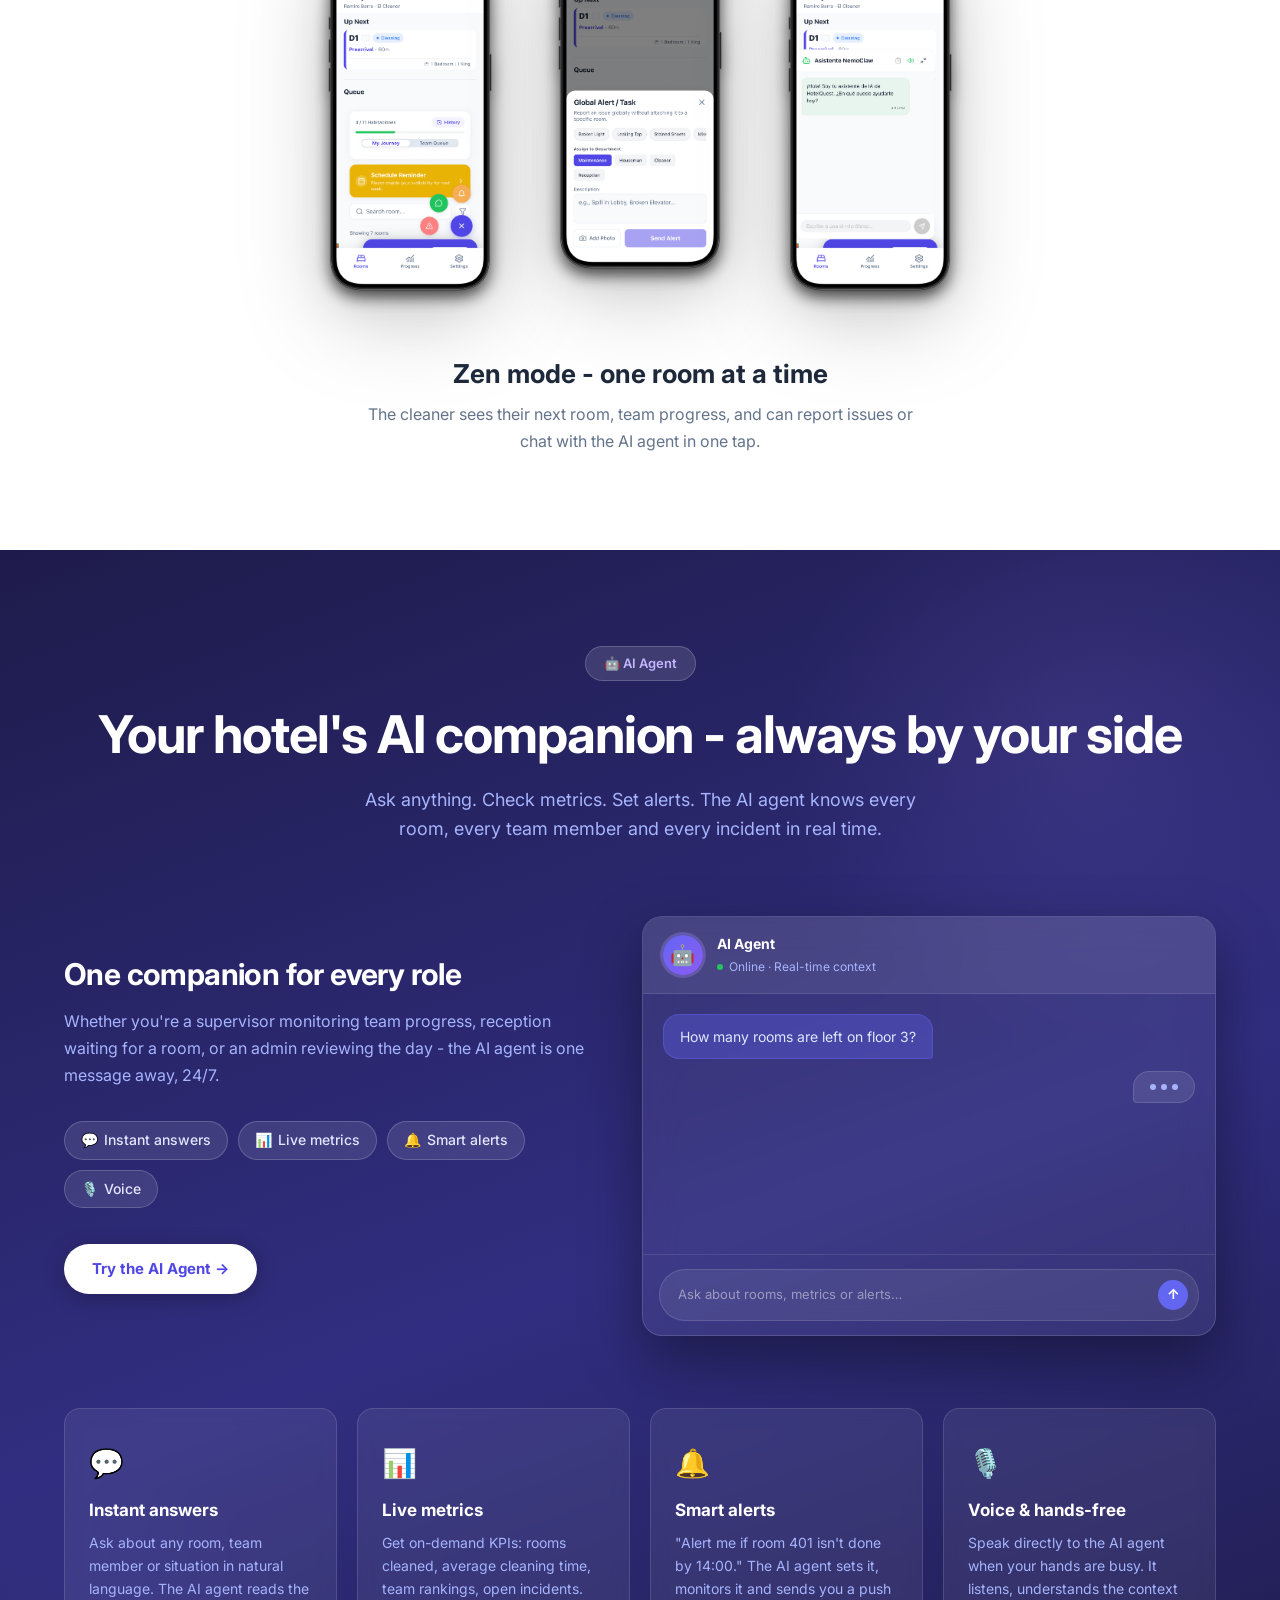
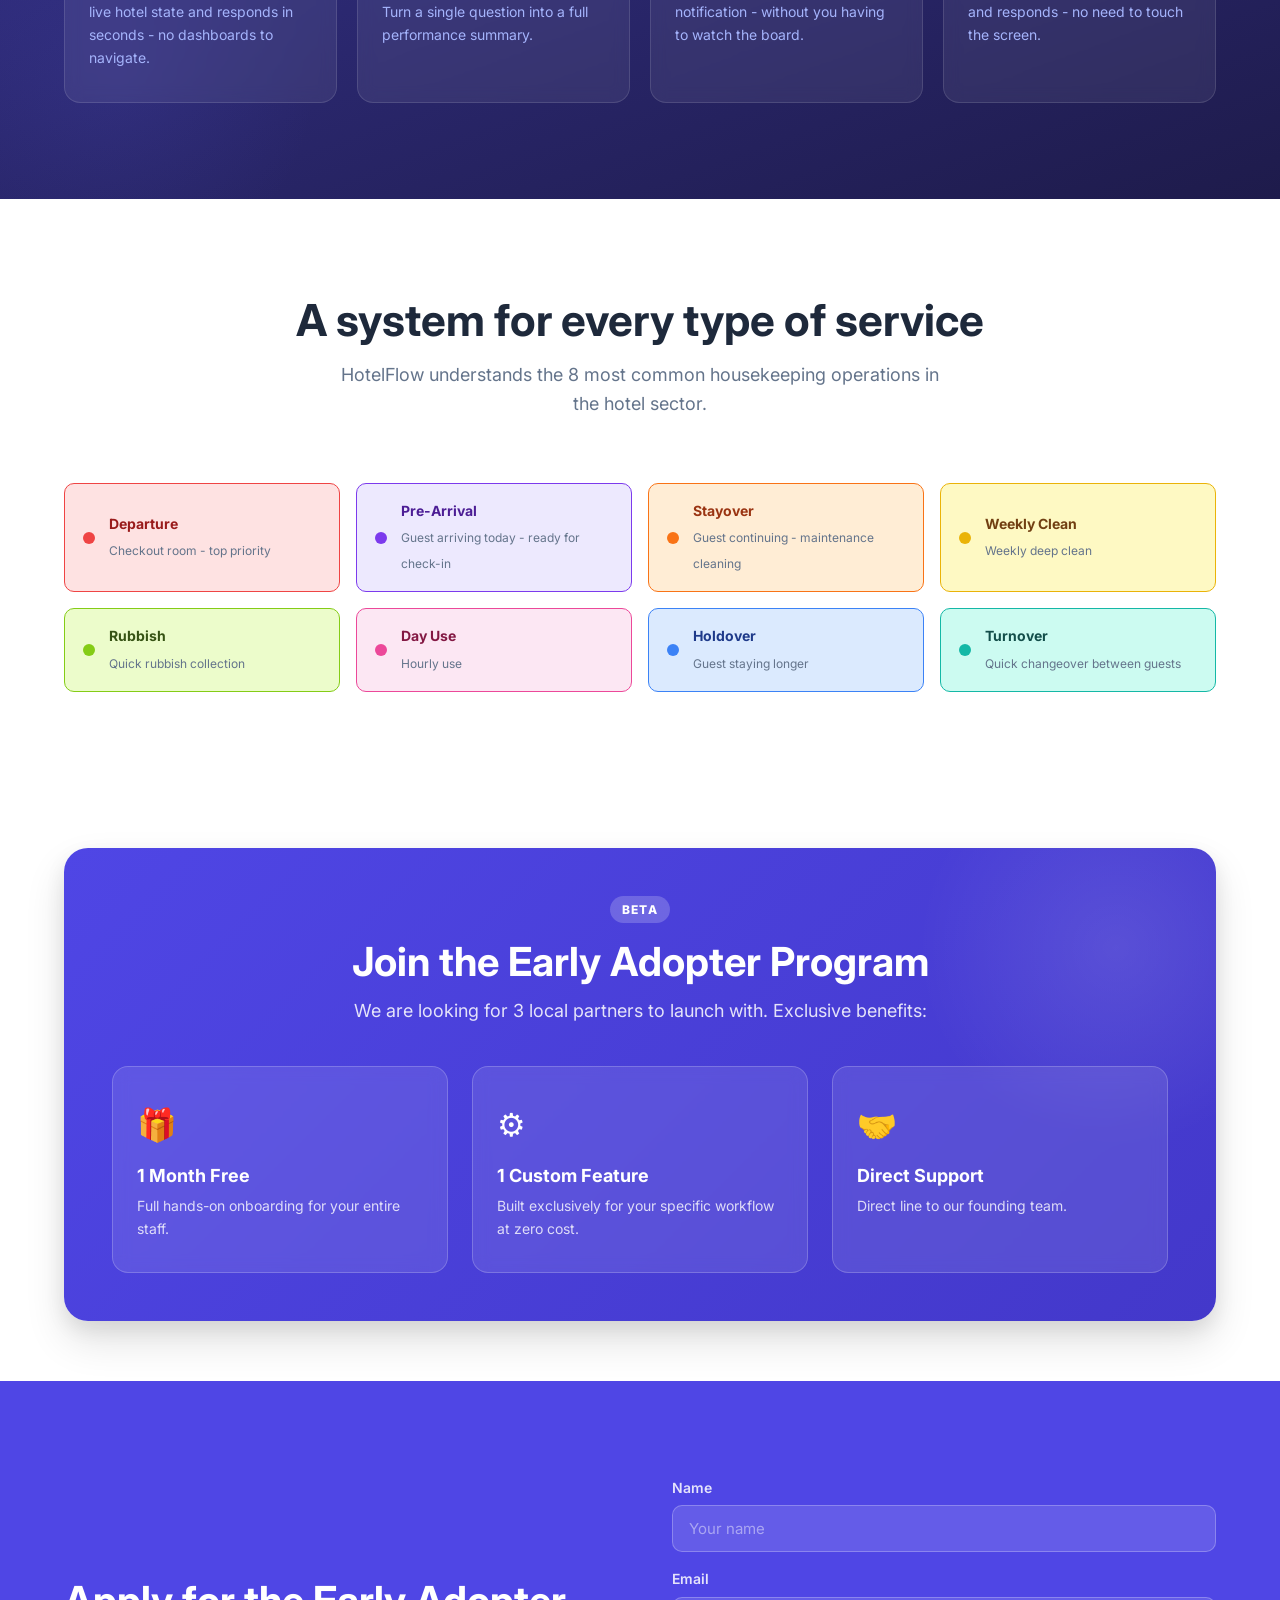
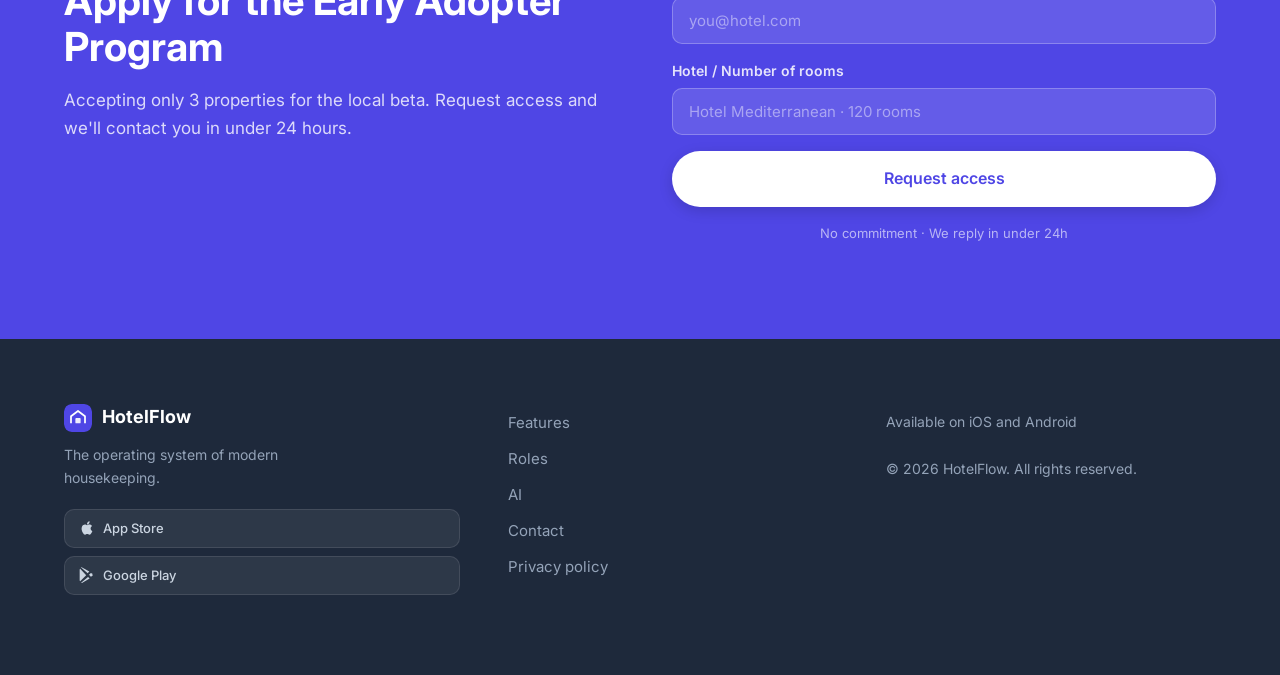
==== commit cf5bdbd2: "feat: add Early Adopter Program section and wire up Formspree contact form - Add announcement bar pr" ====
--- a/index.html
+++ b/index.html
@@ -3,10 +3,10 @@
 <head>
 <meta charset="utf-8" />
 <meta name="viewport" content="width=device-width,initial-scale=1,viewport-fit=cover" />
-<title>HotelFlow — Hotel housekeeping management with AI</title>
+<title>HotelFlow - Hotel housekeeping management with AI</title>
 <meta name="description" content="Mobile app for hotels connecting cleaners, supervisors and reception in real time, with integrated AI for shifts and operations." />
 <meta name="theme-color" content="#4F46E5" />
-<meta property="og:title" content="HotelFlow — Hotel housekeeping management with AI" />
+<meta property="og:title" content="HotelFlow - Hotel housekeeping management with AI" />
 <meta property="og:description" content="Mobile app for hotels connecting cleaners, supervisors and reception in real time, with integrated AI for shifts and operations." />
 <meta property="og:type" content="website" />
 <meta name="robots" content="index,follow" />
@@ -39,7 +39,10 @@
 </head>
 <body>
 
-<!-- ========== NAVBAR ========== -->
+<!-- ========== ANNOUNCEMENT BAR ========== -->
+<div class="announcement-bar" data-i18n-html="ea_banner">
+  🚀 Early Adopter Program open for local properties: Only 3 spots left! <a href="#early-adopter">Learn More</a>
+</div><!-- ========== NAVBAR ========== -->
 <nav class="nav" id="nav">
   <a href="#" class="nav__brand">
     <svg class="nav__logo" width="32" height="32" viewBox="0 0 32 32" fill="none" aria-hidden="true">
@@ -124,9 +127,12 @@
   <div class="hero__bg"></div>
   <div class="hero__content">
     <h1 class="hero__title" data-i18n="hero_title">The operating system of modern housekeeping</h1>
-    <p class="hero__sub" data-i18n="hero_sub">HotelFlow connects your entire team in real time — cleaners, supervisors, reception and maintenance — in one mobile app with built-in artificial intelligence.</p>
+    <p class="hero__sub" data-i18n="hero_sub">HotelFlow connects your entire team in real time - cleaners, supervisors, reception and maintenance - in one mobile app with built-in artificial intelligence.</p>
     <div class="hero__cta">
-      <a href="#contacto" class="btn btn--primary btn--lg" data-i18n="hero_cta_primary">Request demo</a>
+      <div class="hero__cta-col">
+        <a href="#contacto" class="btn btn--primary btn--lg" data-i18n="hero_cta_primary">Apply for Early Adopter</a>
+        <p class="hero__spots" data-i18n="hero_cta_spots">Only 3 local spots available</p>
+      </div>
       <a href="#como-funciona" class="btn btn--outline btn--lg" data-i18n="hero_cta_secondary">See how it works</a>
     </div>
     <ul class="hero__trust">
@@ -153,7 +159,7 @@
            loading="eager">
       <img class="hero__phone-main"
            src="images/screenshots/cleaner-01.png"
-           alt="Cleaner zen mode — one room at a time"
+           alt="Cleaner zen mode - one room at a time"
            loading="eager">
       <img class="hero__phone-side hero__phone-side--right"
            src="images/screenshots/ai-agent-mobile.png"
@@ -267,7 +273,7 @@
       </div>
       <div class="feature-card reveal">
         <div class="feature-card__icon">🤖</div>
-        <h3 data-i18n="feat_2_title">AI shift management — AI agent</h3>
+        <h3 data-i18n="feat_2_title">AI shift management - AI agent</h3>
         <p data-i18n="feat_2_text">HotelFlow's artificial intelligence assistant. Automatically generates the weekly staff roster, considering availability, workload and team constraints. Powered by Google Gemini.</p>
       </div>
       <div class="feature-card reveal">
@@ -355,7 +361,7 @@
 <section class="section screenshots" id="screenshots">
   <div class="container">
     <div class="section__head reveal">
-      <h2 data-i18n="ss_title">The real app — no filters</h2>
+      <h2 data-i18n="ss_title">The real app - no filters</h2>
       <p data-i18n="ss_sub">Every screenshot is from the live HotelFlow application. No mockups, no illustrations.</p>
     </div>
 
@@ -377,7 +383,7 @@
           <img class="ss-phone" src="images/screenshots/ai-agent-mobile.png" alt="AI assistant chat on mobile" loading="lazy">
         </div>
         <div class="ss-desc">
-          <h3 data-i18n="ss_cleaner_title">Zen mode — one room at a time</h3>
+          <h3 data-i18n="ss_cleaner_title">Zen mode - one room at a time</h3>
           <p data-i18n="ss_cleaner_text">The cleaner sees their next room, team progress, and can report issues or chat with the AI agent in one tap.</p>
         </div>
       </div>
@@ -391,7 +397,7 @@
         </div>
         <div class="ss-desc">
           <h3 data-i18n="ss_supervisor_title">Complete visibility across the floor</h3>
-          <p data-i18n="ss_supervisor_text">The live room grid, inspection queue and team tracker — everything a supervisor needs to stay ahead of every shift.</p>
+          <p data-i18n="ss_supervisor_text">The live room grid, inspection queue and team tracker - everything a supervisor needs to stay ahead of every shift.</p>
         </div>
       </div>
 
@@ -403,7 +409,7 @@
         </div>
         <div class="ss-desc">
           <h3 data-i18n="ss_reception_title">Powerful web dashboard for reception</h3>
-          <p data-i18n="ss_reception_text">The web app gives reception and admin a bird's-eye view: rooms, teams, live board — and the AI agent panel always on hand for instant answers.</p>
+          <p data-i18n="ss_reception_text">The web app gives reception and admin a bird's-eye view: rooms, teams, live board - and the AI agent panel always on hand for instant answers.</p>
         </div>
       </div>
 
@@ -416,7 +422,7 @@
         </div>
         <div class="ss-desc">
           <h3 data-i18n="ss_houseman_title">Linen, prep and supply requests</h3>
-          <p data-i18n="ss_houseman_text">From general requests to automatic linen calculations — the houseman has everything needed to support the cleaning teams across all groups.</p>
+          <p data-i18n="ss_houseman_text">From general requests to automatic linen calculations - the houseman has everything needed to support the cleaning teams across all groups.</p>
         </div>
       </div>
 
@@ -443,7 +449,7 @@
     <!-- Header -->
     <div class="ia__head reveal">
       <span class="ia__badge" data-i18n="ia_badge">🤖 AI Agent</span>
-      <h2 data-i18n="ia_title">Your hotel's AI companion — always by your side</h2>
+      <h2 data-i18n="ia_title">Your hotel's AI companion - always by your side</h2>
       <p data-i18n="ia_sub">Ask anything. Check metrics. Set alerts. The AI agent knows every room, every team member and every incident in real time.</p>
     </div>
 
@@ -451,7 +457,7 @@
     <div class="ia__main">
       <div class="ia__left reveal">
         <h3 data-i18n="ia_companion_title">One companion for every role</h3>
-        <p data-i18n="ia_companion_text">Whether you're a supervisor monitoring team progress, reception waiting for a room, or an admin reviewing the day — the AI agent is one message away, 24/7.</p>
+        <p data-i18n="ia_companion_text">Whether you're a supervisor monitoring team progress, reception waiting for a room, or an admin reviewing the day - the AI agent is one message away, 24/7.</p>
         <div class="ia__chips">
           <span class="ia__chip">💬 <span data-i18n="ia_chip_1">Instant answers</span></span>
           <span class="ia__chip">📊 <span data-i18n="ia_chip_2">Live metrics</span></span>
@@ -487,7 +493,7 @@
       <div class="ia__card reveal">
         <div class="ia__card-icon">💬</div>
         <h3 data-i18n="ia_1_title">Instant answers</h3>
-        <p data-i18n="ia_1_text">Ask about any room, team member or situation in natural language. The AI agent reads the live hotel state and responds in seconds — no dashboards to navigate.</p>
+        <p data-i18n="ia_1_text">Ask about any room, team member or situation in natural language. The AI agent reads the live hotel state and responds in seconds - no dashboards to navigate.</p>
       </div>
       <div class="ia__card reveal">
         <div class="ia__card-icon">📊</div>
@@ -497,12 +503,12 @@
       <div class="ia__card reveal">
         <div class="ia__card-icon">🔔</div>
         <h3 data-i18n="ia_3_title">Smart alerts</h3>
-        <p data-i18n="ia_3_text">"Alert me if room 401 isn't done by 14:00." The AI agent sets it, monitors it and sends you a push notification — without you having to watch the board.</p>
+        <p data-i18n="ia_3_text">"Alert me if room 401 isn't done by 14:00." The AI agent sets it, monitors it and sends you a push notification - without you having to watch the board.</p>
       </div>
       <div class="ia__card reveal">
         <div class="ia__card-icon">🎙️</div>
         <h3 data-i18n="ia_4_title">Voice & hands-free</h3>
-        <p data-i18n="ia_4_text">Speak directly to the AI agent when your hands are busy. It listens, understands the context and responds — no need to touch the screen.</p>
+        <p data-i18n="ia_4_text">Speak directly to the AI agent when your hands are busy. It listens, understands the context and responds - no need to touch the screen.</p>
       </div>
     </div>
 
@@ -519,15 +525,15 @@
     <div class="tipos__grid">
       <div class="tipo-badge reveal" style="--tipo-bg:#FEE2E2;--tipo-border:#EF4444;--tipo-text:#991B1B">
         <span class="tipo-badge__dot" style="background:#EF4444"></span>
-        <div><strong data-i18n="tipo_1_name">Departure</strong><span data-i18n="tipo_1_desc">Checkout room — top priority</span></div>
+        <div><strong data-i18n="tipo_1_name">Departure</strong><span data-i18n="tipo_1_desc">Checkout room - top priority</span></div>
       </div>
       <div class="tipo-badge reveal" style="--tipo-bg:#EDE9FE;--tipo-border:#7C3AED;--tipo-text:#4C1D95">
         <span class="tipo-badge__dot" style="background:#7C3AED"></span>
-        <div><strong data-i18n="tipo_2_name">Pre-Arrival</strong><span data-i18n="tipo_2_desc">Guest arriving today — ready for check-in</span></div>
+        <div><strong data-i18n="tipo_2_name">Pre-Arrival</strong><span data-i18n="tipo_2_desc">Guest arriving today - ready for check-in</span></div>
       </div>
       <div class="tipo-badge reveal" style="--tipo-bg:#FFEDD5;--tipo-border:#F97316;--tipo-text:#9A3412">
         <span class="tipo-badge__dot" style="background:#F97316"></span>
-        <div><strong data-i18n="tipo_3_name">Stayover</strong><span data-i18n="tipo_3_desc">Guest continuing — maintenance cleaning</span></div>
+        <div><strong data-i18n="tipo_3_name">Stayover</strong><span data-i18n="tipo_3_desc">Guest continuing - maintenance cleaning</span></div>
       </div>
       <div class="tipo-badge reveal" style="--tipo-bg:#FEF9C3;--tipo-border:#EAB308;--tipo-text:#713F12">
         <span class="tipo-badge__dot" style="background:#EAB308"></span>
@@ -553,6 +559,36 @@
   </div>
 </section>
 
+
+<!-- ========== EARLY ADOPTER ========== -->
+<section class="section early-adopter" id="early-adopter">
+  <div class="container">
+    <div class="ea-box reveal">
+      <div class="ea-box__content">
+        <div class="ea-box__badge">BETA</div>
+        <h2 data-i18n="ea_section_title">Join the Early Adopter Program</h2>
+        <p data-i18n="ea_section_sub">We are looking for 3 local partners to launch with. Exclusive benefits:</p>
+        <div class="ea-grid">
+          <div class="ea-card">
+            <div class="ea-card__icon">🎁</div>
+            <h3 data-i18n="ea_ben_1_title">1 Month Free</h3>
+            <p data-i18n="ea_ben_1_text">Full hands-on onboarding for your entire staff.</p>
+          </div>
+          <div class="ea-card">
+            <div class="ea-card__icon">⚙️</div>
+            <h3 data-i18n="ea_ben_2_title">1 Custom Feature</h3>
+            <p data-i18n="ea_ben_2_text">Built exclusively for your specific workflow at zero cost.</p>
+          </div>
+          <div class="ea-card">
+            <div class="ea-card__icon">🤝</div>
+            <h3 data-i18n="ea_ben_3_title">Direct Support</h3>
+            <p data-i18n="ea_ben_3_text">Direct line to our founding team.</p>
+          </div>
+        </div>
+      </div>
+    </div>
+  </div>
+</section>
 
 <!-- ========== CTA FINAL ========== -->
 <section class="cta-section" id="contacto">
--- a/styles.css
+++ b/styles.css
@@ -1,4 +1,4 @@
-/* ============ TOKENS — LIGHT ============ */
+/* ============ TOKENS - LIGHT ============ */
 :root {
   --primary: #4F46E5;
   --primary-dark: #4338CA;
@@ -23,7 +23,7 @@
   --transition-theme: background-color .3s ease, border-color .3s ease, color .3s ease, box-shadow .3s ease;
 }
 
-/* ============ TOKENS — DARK ============ */
+/* ============ TOKENS - DARK ============ */
 html[data-theme="dark"] {
   --bg: #0F172A;
   --bg-card: #1E293B;
@@ -584,6 +584,121 @@
 .stack__list { list-style: none; padding: 0; margin: 0; display: flex; flex-direction: column; gap: 14px; }
 .stack__list li { display: flex; align-items: flex-start; gap: 12px; font-size: 15px; color: var(--text-muted); line-height: 1.5; }
 .stack__list li::before { content: "✓"; color: var(--success); font-weight: 700; flex-shrink: 0; margin-top: 1px; }
+
+/* ============ ANNOUNCEMENT BAR ============ */
+.announcement-bar {
+  background: var(--primary);
+  color: #fff;
+  text-align: center;
+  padding: 10px 20px;
+  font-size: 14px;
+  font-weight: 600;
+  letter-spacing: 0.02em;
+}
+.announcement-bar a {
+  color: #fff;
+  text-decoration: underline;
+  margin-left: 8px;
+  font-weight: 700;
+}
+.announcement-bar a:hover { color: #E0E7FF; }
+
+/* ============ HERO CTA ADJUSTMENTS ============ */
+.hero__cta-col {
+  display: flex;
+  flex-direction: column;
+  align-items: center;
+  gap: 8px;
+}
+.hero__spots {
+  font-size: 12px;
+  font-weight: 600;
+  color: var(--secondary);
+  background: rgba(249,115,22,0.1);
+  padding: 4px 10px;
+  border-radius: 999px;
+  margin: 0;
+}
+
+/* ============ EARLY ADOPTER ============ */
+.early-adopter {
+  background: var(--bg-section-alt);
+  padding: 60px 0;
+  transition: var(--transition-theme);
+}
+.ea-box {
+  background: linear-gradient(135deg, var(--primary) 0%, var(--primary-dark) 100%);
+  border-radius: var(--radius-lg);
+  padding: 48px;
+  color: #fff;
+  text-align: center;
+  position: relative;
+  overflow: hidden;
+  box-shadow: var(--shadow-lg);
+}
+.ea-box::before {
+  content: ""; position: absolute; width: 400px; height: 400px;
+  background: radial-gradient(circle, rgba(255,255,255,.1) 0%, transparent 70%);
+  top: -100px; right: -100px; pointer-events: none;
+}
+.ea-box__badge {
+  display: inline-block;
+  background: rgba(255,255,255,0.2);
+  color: #fff;
+  padding: 4px 12px;
+  border-radius: 999px;
+  font-size: 12px;
+  font-weight: 800;
+  letter-spacing: 0.1em;
+  margin-bottom: 16px;
+}
+.ea-box h2 {
+  font-size: clamp(28px, 4vw, 40px);
+  color: #fff;
+  margin-bottom: 12px;
+}
+.ea-box > .ea-box__content > p {
+  font-size: 18px;
+  color: rgba(255,255,255,0.85);
+  margin-bottom: 40px;
+}
+.ea-grid {
+  display: grid;
+  grid-template-columns: repeat(3, 1fr);
+  gap: 24px;
+}
+.ea-card {
+  background: rgba(255,255,255,0.1);
+  border: 1px solid rgba(255,255,255,0.2);
+  border-radius: var(--radius);
+  padding: 32px 24px;
+  backdrop-filter: blur(8px);
+  text-align: left;
+  transition: transform 0.3s, background 0.3s;
+}
+.ea-card:hover {
+  transform: translateY(-4px);
+  background: rgba(255,255,255,0.15);
+}
+.ea-card__icon {
+  font-size: 32px;
+  margin-bottom: 16px;
+}
+.ea-card h3 {
+  font-size: 18px;
+  color: #fff;
+  margin-bottom: 8px;
+}
+.ea-card p {
+  font-size: 14px;
+  color: rgba(255,255,255,0.8);
+  line-height: 1.6;
+}
+
+@media (max-width: 768px) {
+  .ea-grid { grid-template-columns: 1fr; }
+  .ea-box { padding: 32px 24px; }
+}
 
 /* ============ CTA SECTION ============ */
 .cta-section { background: var(--primary); padding: 96px 0; }
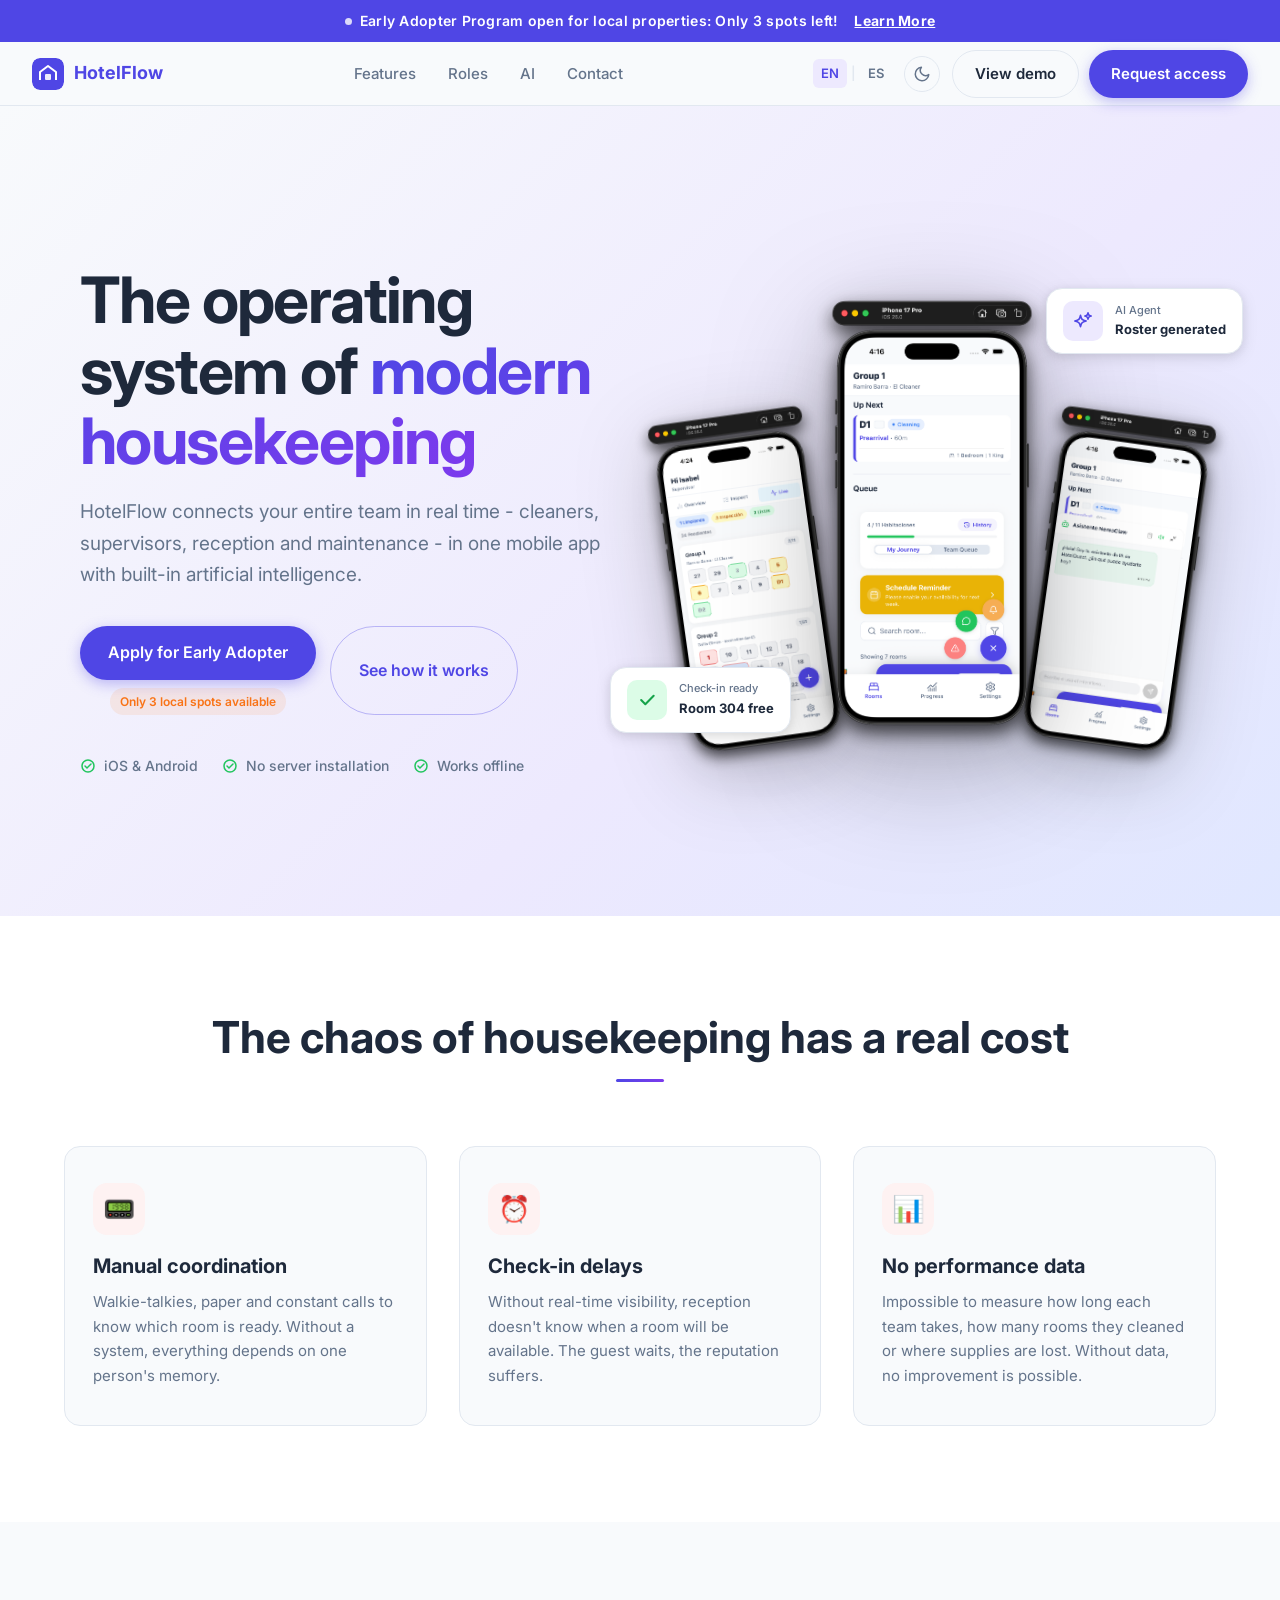
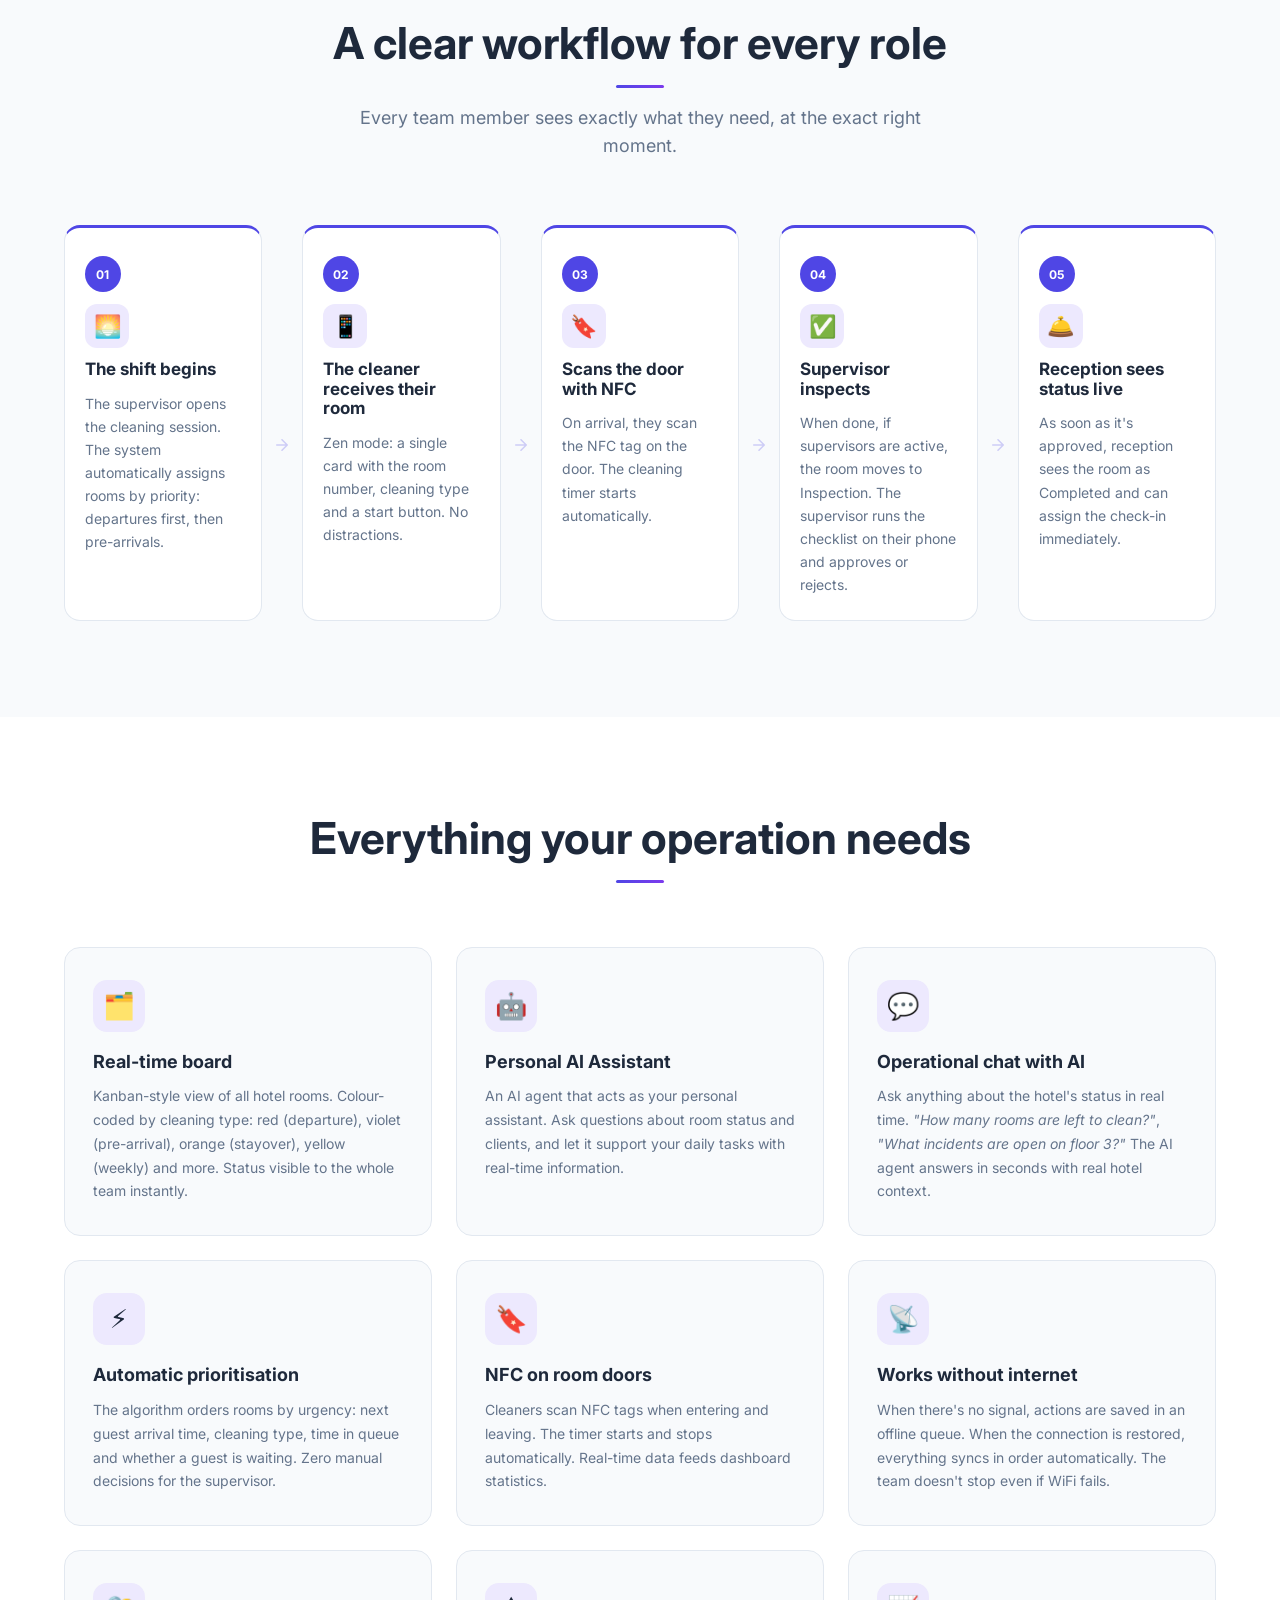
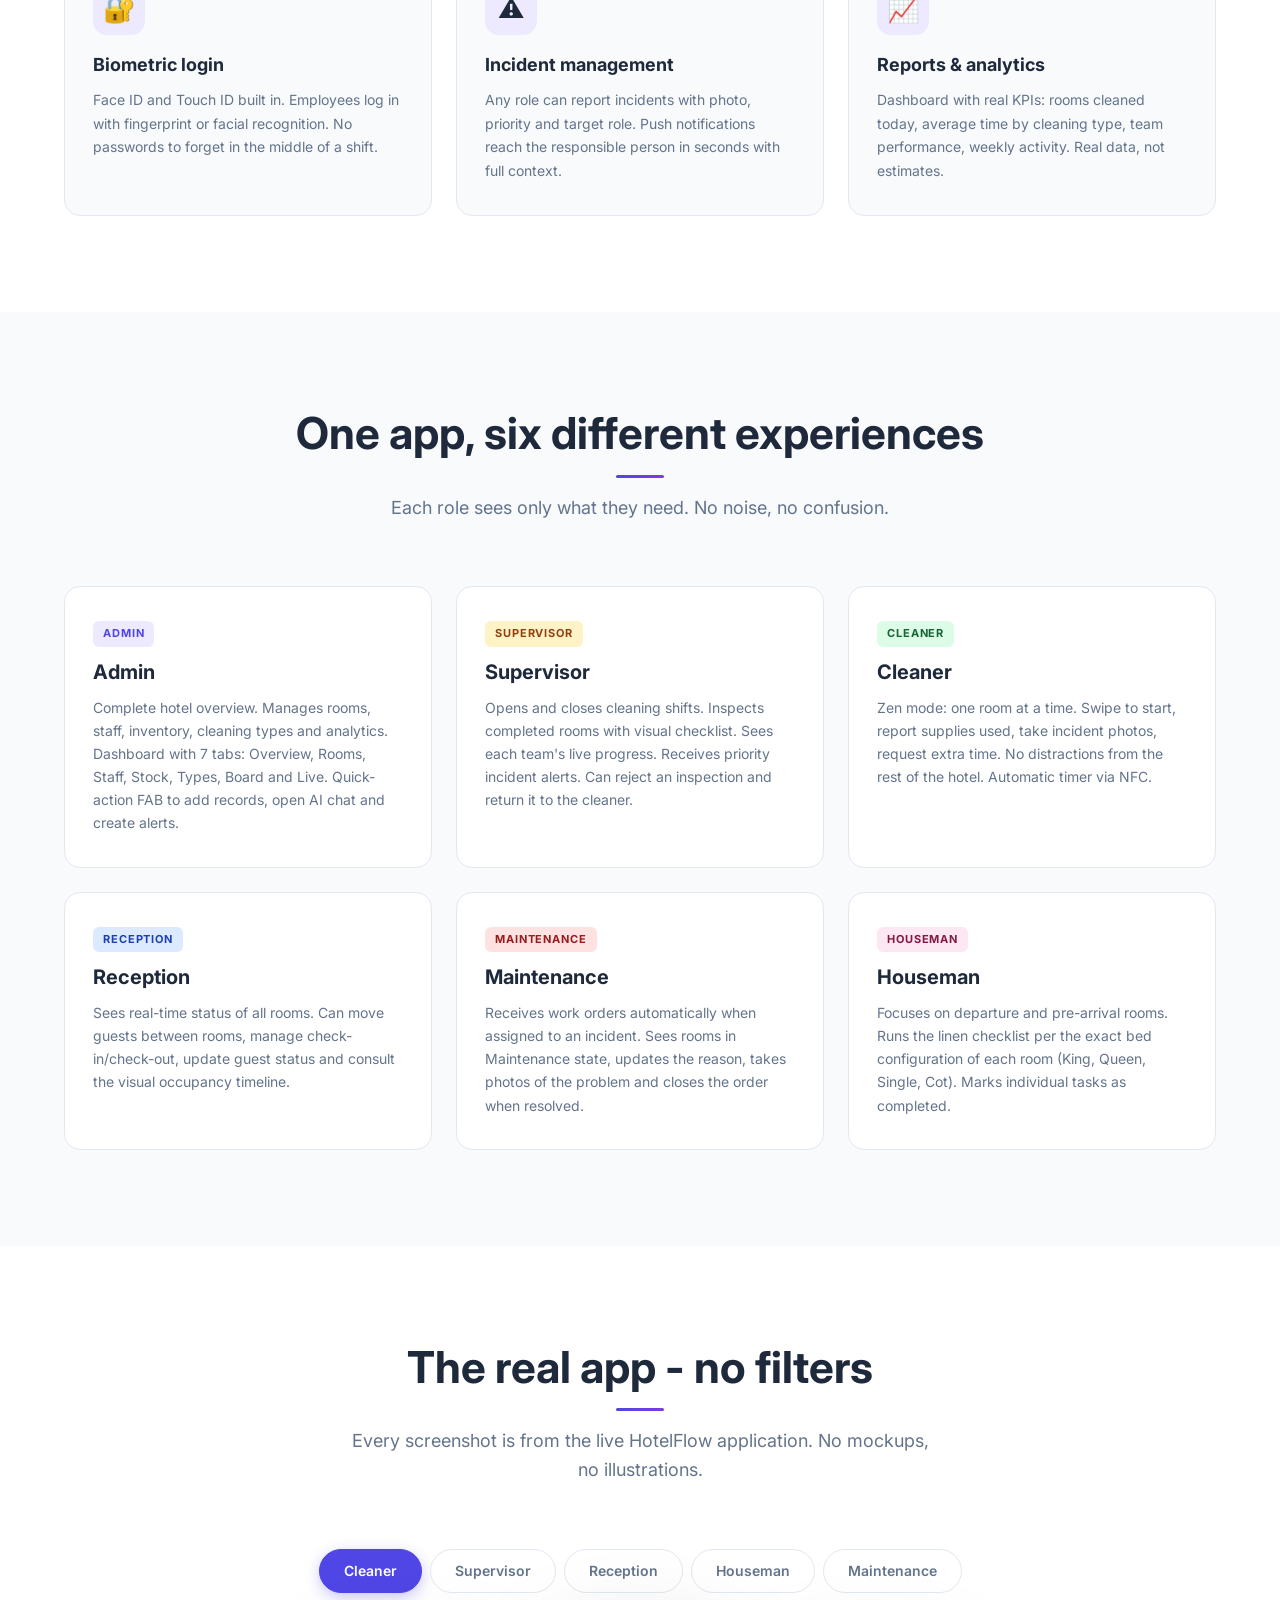
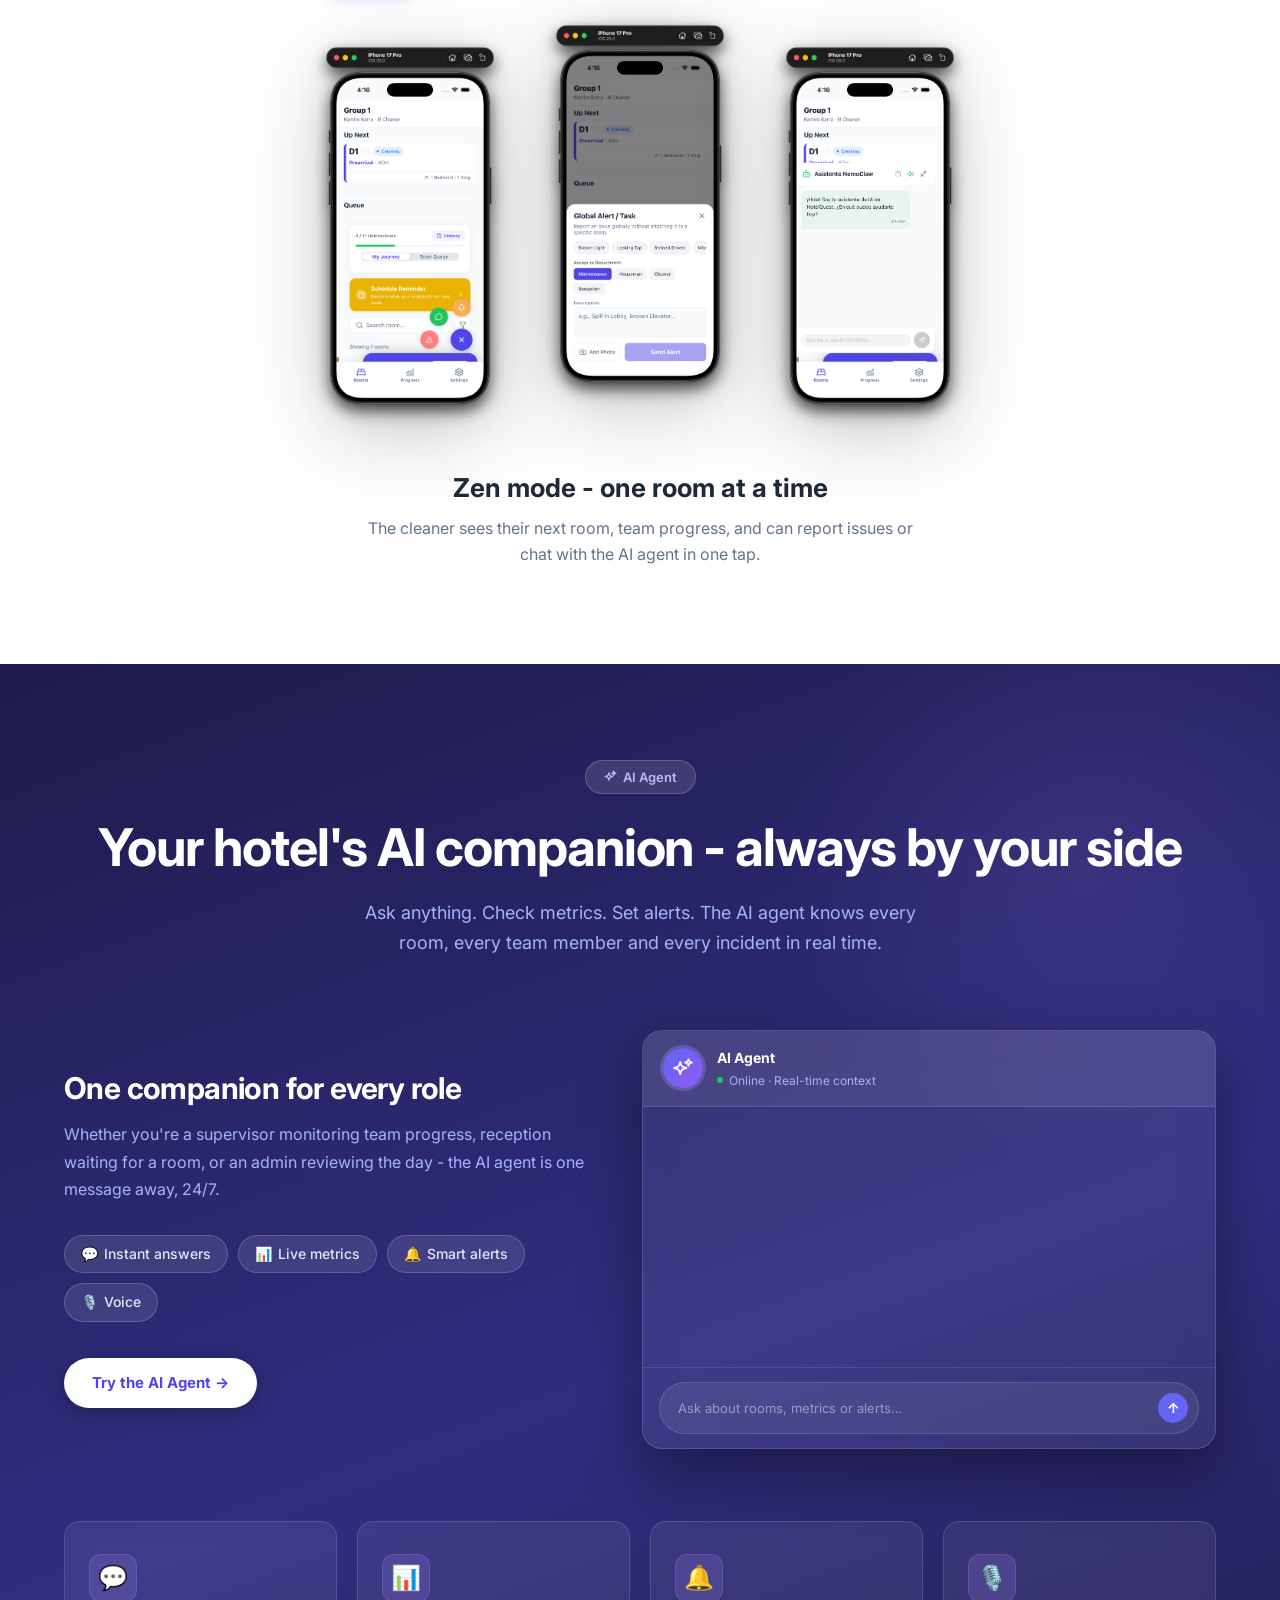
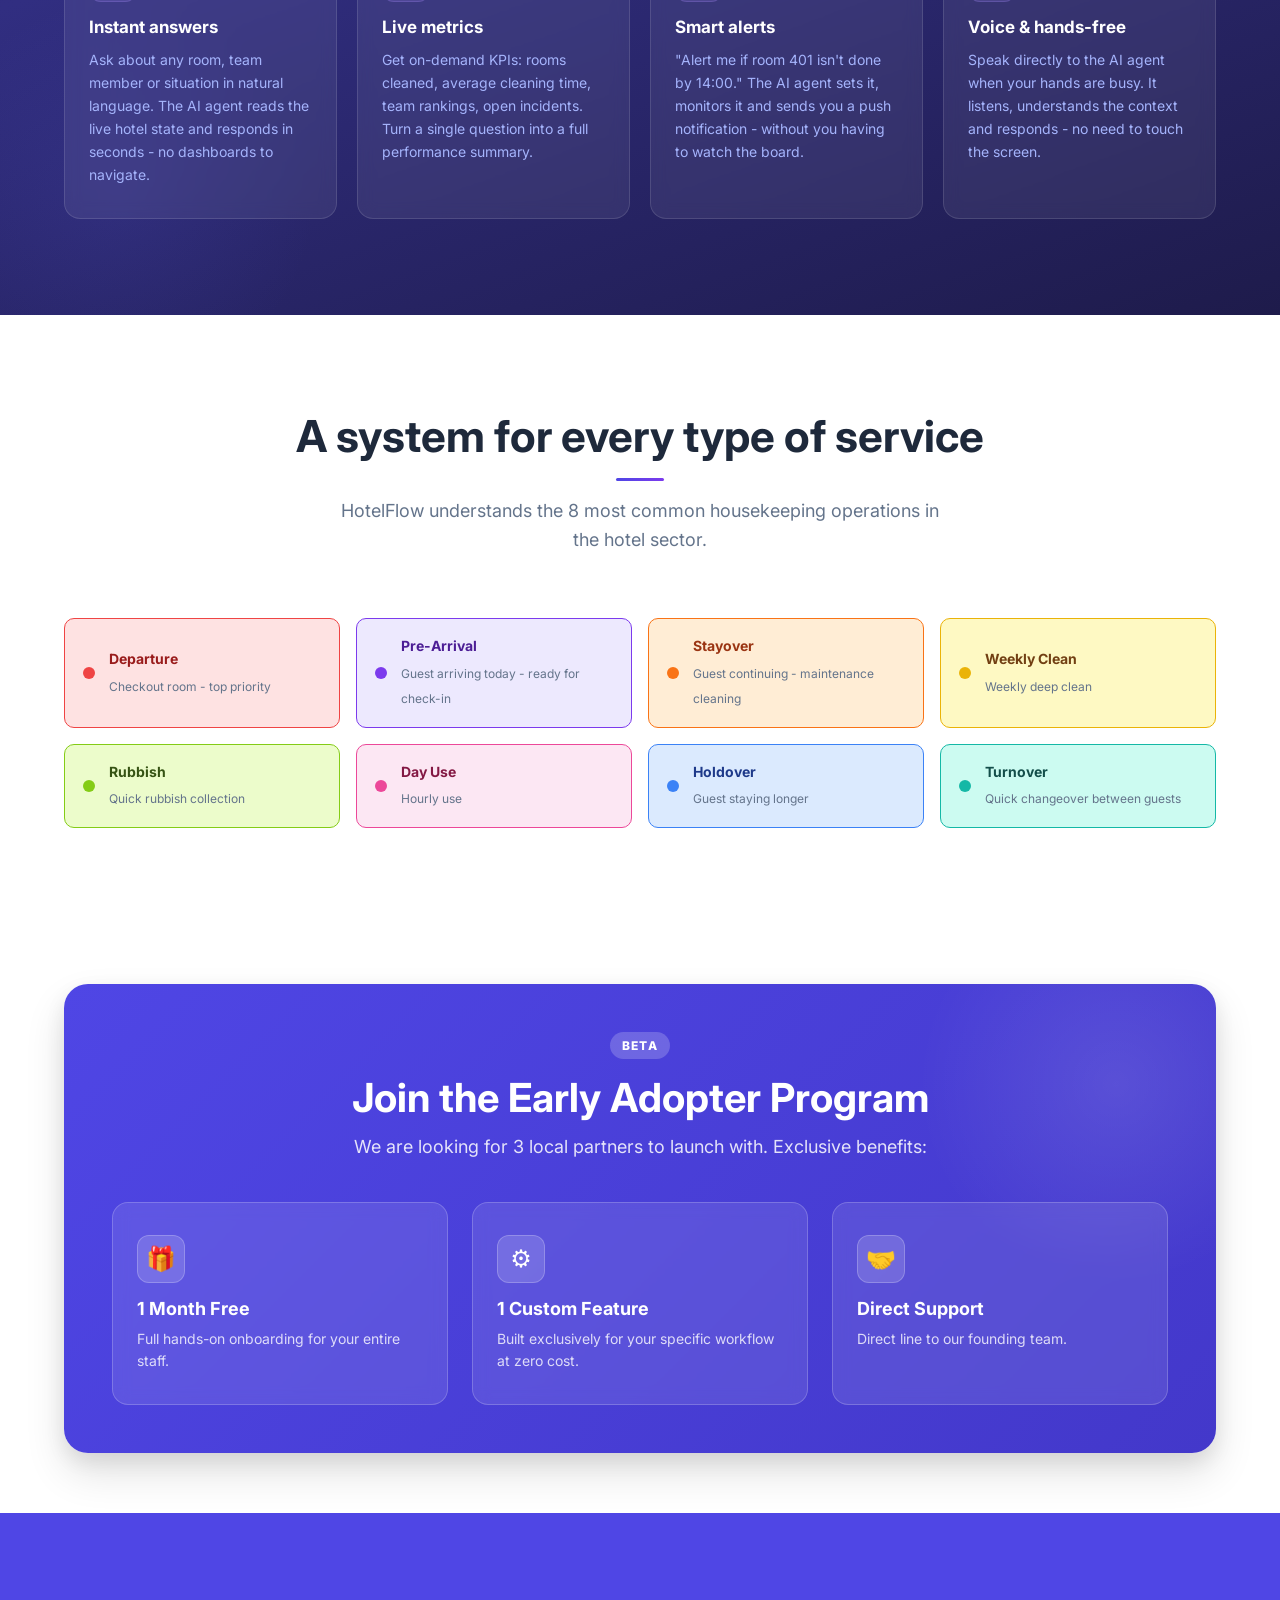
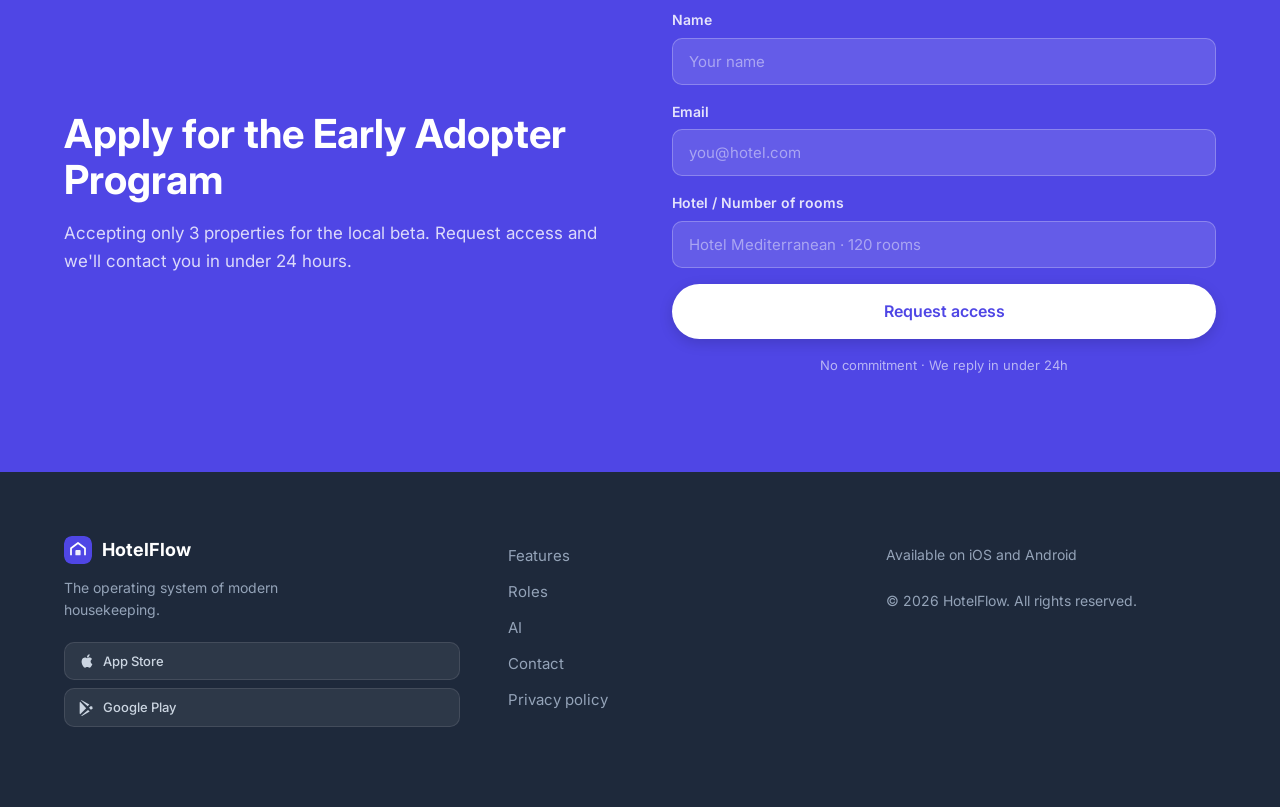
==== commit 78bf8b76: "feat: UI/UX redesign — icons, how section, mobile responsive - Replace emoji icons with styled SVG c" ====
--- a/index.html
+++ b/index.html
@@ -41,7 +41,7 @@
 
 <!-- ========== ANNOUNCEMENT BAR ========== -->
 <div class="announcement-bar" data-i18n-html="ea_banner">
-  🚀 Early Adopter Program open for local properties: Only 3 spots left! <a href="#early-adopter">Learn More</a>
+  Early Adopter Program open for local properties: Only 3 spots left! <a href="#early-adopter">Learn More</a>
 </div><!-- ========== NAVBAR ========== -->
 <nav class="nav" id="nav">
   <a href="#" class="nav__brand">
@@ -126,7 +126,7 @@
 <section class="hero" id="hero">
   <div class="hero__bg"></div>
   <div class="hero__content">
-    <h1 class="hero__title" data-i18n="hero_title">The operating system of modern housekeeping</h1>
+    <h1 class="hero__title" data-i18n-html="hero_title">The operating system of <span class="gradient-text">modern housekeeping</span></h1>
     <p class="hero__sub" data-i18n="hero_sub">HotelFlow connects your entire team in real time - cleaners, supervisors, reception and maintenance - in one mobile app with built-in artificial intelligence.</p>
     <div class="hero__cta">
       <div class="hero__cta-col">
@@ -168,7 +168,12 @@
     </div>
     <div class="hero__float hero__float--a reveal">
       <div class="float-card">
-        <div class="float-card__icon">🤖</div>
+        <div class="float-card__icon">
+          <svg width="20" height="20" viewBox="0 0 24 24" fill="none" stroke="#4F46E5" stroke-width="2" stroke-linecap="round" stroke-linejoin="round" aria-hidden="true">
+            <path d="M9.813 15.904 9 18.75l-.813-2.846a4.5 4.5 0 0 0-3.09-3.09L2.25 12l2.846-.813a4.5 4.5 0 0 0 3.09-3.09L9 5.25l.813 2.846a4.5 4.5 0 0 0 3.09 3.09L15.75 12l-2.846.813a4.5 4.5 0 0 0-3.09 3.09Z"/>
+            <path d="M18.259 8.715 18 9.75l-.259-1.035a3.375 3.375 0 0 0-2.455-2.456L14.25 6l1.036-.259a3.375 3.375 0 0 0 2.455-2.456L18 2.25l.259 1.035a3.375 3.375 0 0 0 2.456 2.456L21.75 6l-1.035.259a3.375 3.375 0 0 0-2.456 2.456Z"/>
+          </svg>
+        </div>
         <div>
           <div class="float-card__label" data-i18n="float_a_label">AI Agent</div>
           <div class="float-card__val" data-i18n="float_a_val">Roster generated</div>
@@ -177,7 +182,11 @@
     </div>
     <div class="hero__float hero__float--b reveal">
       <div class="float-card">
-        <div class="float-card__icon">⚡</div>
+        <div class="float-card__icon float-card__icon--success">
+          <svg width="20" height="20" viewBox="0 0 24 24" fill="none" stroke="#16A34A" stroke-width="2.5" stroke-linecap="round" stroke-linejoin="round" aria-hidden="true">
+            <path d="m5 12 5 5L20 7"/>
+          </svg>
+        </div>
         <div>
           <div class="float-card__label" data-i18n="float_b_label">Check-in ready</div>
           <div class="float-card__val" data-i18n="float_b_val">Room 304 free</div>
@@ -227,28 +236,44 @@
         <h3 data-i18n="step_1_title">The shift begins</h3>
         <p data-i18n="step_1_text">The supervisor opens the cleaning session. The system automatically assigns rooms by priority: departures first, then pre-arrivals.</p>
       </div>
-      <div class="step__connector" aria-hidden="true">→</div>
+      <div class="step__connector" aria-hidden="true">
+        <svg width="18" height="18" viewBox="0 0 24 24" fill="none" stroke="currentColor" stroke-width="2" stroke-linecap="round" stroke-linejoin="round">
+          <path d="M5 12h14M12 5l7 7-7 7"/>
+        </svg>
+      </div>
       <div class="step reveal">
         <div class="step__num" data-i18n="step_2_num">02</div>
         <div class="step__icon">📱</div>
         <h3 data-i18n="step_2_title">The cleaner receives their room</h3>
         <p data-i18n="step_2_text">Zen mode: a single card with the room number, cleaning type and a start button. No distractions.</p>
       </div>
-      <div class="step__connector" aria-hidden="true">→</div>
+      <div class="step__connector" aria-hidden="true">
+        <svg width="18" height="18" viewBox="0 0 24 24" fill="none" stroke="currentColor" stroke-width="2" stroke-linecap="round" stroke-linejoin="round">
+          <path d="M5 12h14M12 5l7 7-7 7"/>
+        </svg>
+      </div>
       <div class="step reveal">
         <div class="step__num" data-i18n="step_3_num">03</div>
         <div class="step__icon">🔖</div>
         <h3 data-i18n="step_3_title">Scans the door with NFC</h3>
         <p data-i18n="step_3_text">On arrival, they scan the NFC tag on the door. The cleaning timer starts automatically.</p>
       </div>
-      <div class="step__connector" aria-hidden="true">→</div>
+      <div class="step__connector" aria-hidden="true">
+        <svg width="18" height="18" viewBox="0 0 24 24" fill="none" stroke="currentColor" stroke-width="2" stroke-linecap="round" stroke-linejoin="round">
+          <path d="M5 12h14M12 5l7 7-7 7"/>
+        </svg>
+      </div>
       <div class="step reveal">
         <div class="step__num" data-i18n="step_4_num">04</div>
         <div class="step__icon">✅</div>
         <h3 data-i18n="step_4_title">Supervisor inspects</h3>
         <p data-i18n="step_4_text">When done, if supervisors are active, the room moves to Inspection. The supervisor runs the checklist on their phone and approves or rejects.</p>
       </div>
-      <div class="step__connector" aria-hidden="true">→</div>
+      <div class="step__connector" aria-hidden="true">
+        <svg width="18" height="18" viewBox="0 0 24 24" fill="none" stroke="currentColor" stroke-width="2" stroke-linecap="round" stroke-linejoin="round">
+          <path d="M5 12h14M12 5l7 7-7 7"/>
+        </svg>
+      </div>
       <div class="step reveal">
         <div class="step__num" data-i18n="step_5_num">05</div>
         <div class="step__icon">🛎️</div>
@@ -448,7 +473,13 @@
 
     <!-- Header -->
     <div class="ia__head reveal">
-      <span class="ia__badge" data-i18n="ia_badge">🤖 AI Agent</span>
+      <span class="ia__badge">
+        <svg width="13" height="13" viewBox="0 0 24 24" fill="none" stroke="currentColor" stroke-width="2.5" stroke-linecap="round" stroke-linejoin="round" aria-hidden="true">
+          <path d="M9.813 15.904 9 18.75l-.813-2.846a4.5 4.5 0 0 0-3.09-3.09L2.25 12l2.846-.813a4.5 4.5 0 0 0 3.09-3.09L9 5.25l.813 2.846a4.5 4.5 0 0 0 3.09 3.09L15.75 12l-2.846.813a4.5 4.5 0 0 0-3.09 3.09Z"/>
+          <path d="M18.259 8.715 18 9.75l-.259-1.035a3.375 3.375 0 0 0-2.455-2.456L14.25 6l1.036-.259a3.375 3.375 0 0 0 2.455-2.456L18 2.25l.259 1.035a3.375 3.375 0 0 0 2.456 2.456L21.75 6l-1.035.259a3.375 3.375 0 0 0-2.456 2.456Z"/>
+        </svg>
+        <span data-i18n="ia_badge">AI Agent</span>
+      </span>
       <h2 data-i18n="ia_title">Your hotel's AI companion - always by your side</h2>
       <p data-i18n="ia_sub">Ask anything. Check metrics. Set alerts. The AI agent knows every room, every team member and every incident in real time.</p>
     </div>
@@ -471,7 +502,12 @@
         <!-- Chat mockup -->
         <div class="ai-chat">
           <div class="ai-chat__header">
-            <div class="ai-chat__avatar">🤖</div>
+            <div class="ai-chat__avatar">
+            <svg width="22" height="22" viewBox="0 0 24 24" fill="none" stroke="rgba(255,255,255,.92)" stroke-width="2" stroke-linecap="round" stroke-linejoin="round" aria-hidden="true">
+              <path d="M9.813 15.904 9 18.75l-.813-2.846a4.5 4.5 0 0 0-3.09-3.09L2.25 12l2.846-.813a4.5 4.5 0 0 0 3.09-3.09L9 5.25l.813 2.846a4.5 4.5 0 0 0 3.09 3.09L15.75 12l-2.846.813a4.5 4.5 0 0 0-3.09 3.09Z"/>
+              <path d="M18.259 8.715 18 9.75l-.259-1.035a3.375 3.375 0 0 0-2.455-2.456L14.25 6l1.036-.259a3.375 3.375 0 0 0 2.455-2.456L18 2.25l.259 1.035a3.375 3.375 0 0 0 2.456 2.456L21.75 6l-1.035.259a3.375 3.375 0 0 0-2.456 2.456Z"/>
+            </svg>
+          </div>
             <div class="ai-chat__info">
               <div class="ai-chat__name">AI Agent</div>
               <div class="ai-chat__status"><span class="live-dot"></span><span data-i18n="ia_online">Online · Real-time context</span></div>
--- a/styles.css
+++ b/styles.css
@@ -304,7 +304,11 @@
   transition: background .3s, border-color .3s, box-shadow .3s;
 }
 .hero__float--b .float-card { animation-delay: -2.5s; }
-.float-card__icon { font-size: 22px; }
+.float-card__icon {
+  width: 40px; height: 40px; border-radius: 10px;
+  display: flex; align-items: center; justify-content: center;
+  flex-shrink: 0; background: var(--primary-light);
+}
 .float-card__label { font-size: 11px; color: var(--text-muted); font-weight: 500; }
 .float-card__val { font-size: 13px; font-weight: 700; color: var(--text); }
 @keyframes floatY { 0%,100%{transform:translateY(0)} 50%{transform:translateY(-10px)} }
@@ -342,25 +346,60 @@
   transition: transform .3s, box-shadow .3s, var(--transition-theme);
 }
 .problema__card:hover { transform: translateY(-4px); box-shadow: var(--shadow); }
-.problema__icon { font-size: 36px; margin-bottom: 20px; }
+.problema__icon {
+  width: 52px; height: 52px; border-radius: 14px;
+  display: inline-flex; align-items: center; justify-content: center;
+  font-size: 26px; margin-bottom: 20px;
+  background: #FEF2F2;
+  transition: var(--transition-theme);
+  flex-shrink: 0;
+}
 .problema__card h3 { font-size: 20px; color: var(--text); margin-bottom: 12px; transition: var(--transition-theme); }
 .problema__card p { font-size: 15px; line-height: 1.65; }
 
 /* ============ HOW IT WORKS ============ */
 .how { background: var(--bg); transition: var(--transition-theme); }
-.steps { display: flex; align-items: flex-start; gap: 0; }
+.steps { display: flex; align-items: stretch; gap: 0; }
 .step {
-  flex: 1; padding: 28px 24px; border-radius: var(--radius);
-  background: var(--bg-card); border: 1px solid var(--border);
+  flex: 1; padding: 28px 20px 24px; border-radius: var(--radius);
+  background: var(--bg-card);
+  border: 1px solid var(--border);
+  border-top: 3px solid var(--primary);
   display: flex; flex-direction: column; gap: 12px;
-  transition: transform .3s, box-shadow .3s, var(--transition-theme);
-}
-.step:hover { transform: translateY(-4px); box-shadow: var(--shadow); }
-.step__num { font-size: 11px; font-weight: 700; color: var(--primary); letter-spacing: .1em; text-transform: uppercase; }
-.step__icon { font-size: 28px; }
+  transition: transform .3s, box-shadow .3s, border-color .3s, var(--transition-theme);
+}
+.step:hover {
+  transform: translateY(-4px);
+  box-shadow: var(--shadow), 0 0 0 1px rgba(79,70,229,.1);
+  border-top-color: #7C3AED;
+}
+.step__num {
+  width: 36px; height: 36px; border-radius: 50%;
+  background: var(--primary); color: #fff;
+  font-size: 12px; font-weight: 700;
+  display: inline-flex; align-items: center; justify-content: center;
+  letter-spacing: 0.02em; text-transform: none; flex-shrink: 0;
+  transition: background .3s;
+}
+.step:hover .step__num { background: #7C3AED; }
+.step__icon {
+  width: 44px; height: 44px; border-radius: 12px;
+  display: inline-flex; align-items: center; justify-content: center;
+  font-size: 22px;
+  background: var(--primary-light);
+  transition: var(--transition-theme);
+  flex-shrink: 0;
+}
 .step h3 { font-size: 17px; color: var(--text); transition: var(--transition-theme); }
 .step p { font-size: 14px; line-height: 1.65; }
-.step__connector { flex-shrink: 0; width: 32px; display: flex; align-items: center; justify-content: center; color: var(--border); font-size: 20px; margin-top: 60px; font-weight: 300; }
+.step__connector {
+  flex-shrink: 0; width: 40px;
+  display: flex; align-items: center; justify-content: center;
+  color: var(--primary); opacity: .25;
+  margin-top: 44px; /* aligns with center of .step__num circle */
+  transition: opacity .3s;
+}
+.steps:hover .step__connector { opacity: .4; }
 
 /* ============ FEATURES ============ */
 .features { background: var(--bg-section-alt); transition: var(--transition-theme); }
@@ -370,8 +409,15 @@
   background: var(--bg); border: 1px solid var(--border);
   transition: transform .3s, box-shadow .3s, var(--transition-theme);
 }
-.feature-card:hover { transform: translateY(-4px); box-shadow: var(--shadow); border-color: rgba(79,70,229,.25); }
-.feature-card__icon { font-size: 32px; margin-bottom: 18px; }
+.feature-card:hover { transform: translateY(-4px); box-shadow: var(--shadow), 0 0 0 1px rgba(79,70,229,.15); border-color: rgba(79,70,229,.3); }
+.feature-card__icon {
+  width: 52px; height: 52px; border-radius: 14px;
+  display: inline-flex; align-items: center; justify-content: center;
+  font-size: 26px; margin-bottom: 20px;
+  background: var(--primary-light);
+  transition: var(--transition-theme);
+  flex-shrink: 0;
+}
 .feature-card h3 { font-size: 18px; color: var(--text); margin-bottom: 12px; transition: var(--transition-theme); }
 .feature-card p { font-size: 14px; line-height: 1.7; }
 .feature-card em { color: var(--text-muted); font-style: italic; }
@@ -476,7 +522,7 @@
   width: 40px; height: 40px; border-radius: 50%;
   background: linear-gradient(135deg, #6366F1, #8B5CF6);
   display: flex; align-items: center; justify-content: center;
-  font-size: 20px; flex-shrink: 0;
+  flex-shrink: 0;
   box-shadow: 0 0 0 3px rgba(167,139,250,.3);
 }
 .ai-chat__name { font-size: 14px; font-weight: 700; color: #fff; }
@@ -549,7 +595,14 @@
   backdrop-filter: blur(8px); transition: background .3s, transform .3s;
 }
 .ia__card:hover { background: rgba(255,255,255,.13); transform: translateY(-4px); border-color: rgba(167,139,250,.4); }
-.ia__card-icon { font-size: 28px; margin-bottom: 16px; }
+.ia__card-icon {
+  width: 48px; height: 48px; border-radius: 12px;
+  display: inline-flex; align-items: center; justify-content: center;
+  font-size: 24px; margin-bottom: 16px;
+  background: rgba(167,139,250,.18);
+  border: 1px solid rgba(167,139,250,.22);
+  flex-shrink: 0;
+}
 .ia__card h3 { font-size: 17px; color: #fff; margin-bottom: 10px; font-weight: 700; }
 .ia__card p { font-size: 14px; color: #A5B4FC; line-height: 1.65; }
 
@@ -681,8 +734,12 @@
   background: rgba(255,255,255,0.15);
 }
 .ea-card__icon {
-  font-size: 32px;
-  margin-bottom: 16px;
+  width: 48px; height: 48px; border-radius: 12px;
+  display: inline-flex; align-items: center; justify-content: center;
+  font-size: 24px; margin-bottom: 16px;
+  background: rgba(255,255,255,.15);
+  border: 1px solid rgba(255,255,255,.22);
+  flex-shrink: 0;
 }
 .ea-card h3 {
   font-size: 18px;
@@ -816,7 +873,9 @@
 @media (max-width: 1100px) {
   .nav__cta .btn--ghost { display: none; }
 }
+
 @media (max-width: 1024px) {
+  /* Hero */
   .hero { grid-template-columns: 1fr; padding: 60px 32px 48px; min-height: auto; gap: 56px; text-align: center; }
   .hero__content { display: flex; flex-direction: column; align-items: center; }
   .hero__sub { text-align: center; }
@@ -827,55 +886,184 @@
   .hero__phone-main { width: 210px; }
   .hero__phone-side--left  { transform: rotate(-7deg) translateX(28px) translateY(14px); }
   .hero__phone-side--right { transform: rotate(7deg)  translateX(-28px) translateY(14px); }
-  .steps { flex-wrap: wrap; }
-  .step { min-width: calc(50% - 24px); }
+  /* Steps: 2-column grid at tablet */
+  .steps { display: grid; grid-template-columns: 1fr 1fr; gap: 16px; }
   .step__connector { display: none; }
+  /* Layout */
   .tipos__grid { grid-template-columns: repeat(2,1fr); }
   .footer__grid { grid-template-columns: 1fr 1fr; }
   .footer__brand { grid-column: 1 / -1; }
 }
+
 @media (max-width: 768px) {
+  /* Nav */
   .nav__menu { display: none; }
   .nav__right .nav__cta { display: none; }
-  .nav__hamburger { display: flex; }
+  .nav__hamburger { display: flex; padding: 12px; min-width: 44px; min-height: 44px; }
   .nav { padding: 0 20px; }
   .mobile-menu { display: block; }
+  .lang-switcher { display: none; }
+  .theme-toggle { display: none; }
+  /* Sections */
   .hero { padding: 48px 20px 40px; }
-  .section { padding: 64px 0; }
-  .section__head { margin-bottom: 40px; }
-  .problema__grid { grid-template-columns: 1fr; gap: 20px; }
-  .features__grid { grid-template-columns: 1fr; gap: 16px; }
-  .roles__grid { grid-template-columns: 1fr; gap: 16px; }
+  .section { padding: 56px 0; }
+  .section__head { margin-bottom: 36px; }
+  .section__head p { font-size: 16px; }
+  /* Steps: vertical timeline with CSS grid (no HTML change needed) */
+  .steps { grid-template-columns: 1fr; gap: 10px; }
+  .step {
+    display: grid;
+    grid-template-columns: 36px 1fr;
+    grid-template-rows: auto auto auto;
+    gap: 6px 14px;
+    border-top: none;
+    border-left: 4px solid var(--primary);
+    border-radius: 0 var(--radius) var(--radius) 0;
+    padding: 18px 18px 18px 20px;
+    align-items: start;
+  }
+  .step:hover { border-top: none; border-left-color: #7C3AED; }
+  .step__num { grid-column: 1; grid-row: 1; margin-top: 3px; }
+  .step__icon { grid-column: 2; grid-row: 1; width: 36px; height: 36px; font-size: 18px; }
+  .step h3 { grid-column: 2; grid-row: 2; }
+  .step p { grid-column: 2; grid-row: 3; }
+  /* Grids — single column on mobile */
+  .features__grid { grid-template-columns: 1fr; gap: 12px; }
+  .roles__grid { grid-template-columns: 1fr; gap: 12px; }
+  .problema__grid { grid-template-columns: 1fr; gap: 14px; }
   .ia__main { grid-template-columns: 1fr; gap: 40px; }
   .ia__grid { grid-template-columns: 1fr 1fr; gap: 16px; }
   .ia__grid--4 { grid-template-columns: 1fr 1fr; }
   .stack__grid { grid-template-columns: 1fr; gap: 20px; }
   .tipos__grid { grid-template-columns: 1fr 1fr; }
   .cta-section__inner { grid-template-columns: 1fr; gap: 40px; text-align: center; }
-  .step { min-width: 100%; }
+  /* Hero visual */
   .hero__phone-side { display: none; }
   .hero__phones-stack { padding: 8px 0 0; }
   .hero__phone-main { width: 200px; }
   .hero__float--a, .hero__float--b { display: none; }
+  /* Screenshots */
   .ss-phone { width: 150px; }
   .ss-phone--elevated { transform: translateY(-14px); }
   .ss-browsers { grid-template-columns: 1fr; }
   .ss-gallery { min-height: auto; }
+  /* SS tabs: horizontal scroll instead of wrapping */
+  .ss-tabs { flex-wrap: nowrap; overflow-x: auto; justify-content: flex-start; padding-bottom: 8px; -webkit-overflow-scrolling: touch; scrollbar-width: none; }
+  .ss-tabs::-webkit-scrollbar { display: none; }
+  .ss-tab { flex-shrink: 0; }
+  /* Footer */
   .footer__grid { grid-template-columns: 1fr; gap: 32px; }
   .footer__brand { grid-column: auto; }
-  .lang-switcher { display: none; }
-  .theme-toggle { display: none; }
-}
+}
+
+/* ——— Tablet portrait: features & roles 2 cols ——— */
+@media (min-width: 541px) and (max-width: 768px) {
+  .features__grid { grid-template-columns: 1fr 1fr; gap: 16px; }
+  .roles__grid { grid-template-columns: 1fr 1fr; gap: 16px; }
+  .problema__grid { grid-template-columns: 1fr 1fr; gap: 20px; }
+}
+
 @media (max-width: 480px) {
+  /* IA grid single col */
   .ia__grid--4 { grid-template-columns: 1fr; }
-  .tipos__grid { grid-template-columns: 1fr; }
+  /* Tipos keep 2 cols (8 items - readable in 2 cols) */
+  .tipos__grid { grid-template-columns: 1fr 1fr; }
+  /* Hero CTA */
   .hero__cta { flex-direction: column; width: 100%; }
   .hero__cta .btn { width: 100%; justify-content: center; }
-  .footer__grid { grid-template-columns: 1fr; }
+  .hero__cta-col { width: 100%; }
+  /* Screenshots: hide 3rd phone to prevent overflow at 375px */
+  .ss-phones:not(.ss-phones--centered) .ss-phone:last-child { display: none; }
   .ss-phone { width: 120px; }
   .ss-phone--elevated { transform: translateY(-10px); }
   .ss-phones { gap: 10px; }
+  /* Feature cards: compact horizontal layout */
+  .feature-card {
+    display: grid;
+    grid-template-columns: 52px 1fr;
+    grid-template-rows: auto auto;
+    gap: 2px 14px;
+    padding: 14px 16px;
+    align-items: center;
+  }
+  .feature-card__icon { grid-column: 1; grid-row: 1 / 3; margin-bottom: 0; align-self: center; }
+  .feature-card h3 { grid-column: 2; grid-row: 1; font-size: 15px; margin-bottom: 0; }
+  .feature-card p { grid-column: 2; grid-row: 2; font-size: 13px; margin-bottom: 0; }
+  /* Role cards: tighter padding */
+  .role-card { padding: 16px; }
+  /* Problema cards: tighter padding */
+  .problema__card { padding: 16px; }
+  /* Section head accent line */
+  .section__head h2::after { width: 36px; }
+  /* Step body on very small screens */
+  .step { padding: 16px 14px 16px 16px; }
 }
 @media (prefers-reduced-motion: reduce) {
   *, *::before, *::after { animation-duration: .001s !important; transition-duration: .001s !important; }
 }
+
+/* ============ GRADIENT TEXT ============ */
+.gradient-text {
+  background: linear-gradient(135deg, var(--primary) 0%, #7C3AED 100%);
+  -webkit-background-clip: text;
+  -webkit-text-fill-color: transparent;
+  background-clip: text;
+}
+
+/* ============ ICON CONTAINER DARK MODE ============ */
+html[data-theme="dark"] .feature-card__icon { background: rgba(79,70,229,.2); }
+html[data-theme="dark"] .problema__icon { background: rgba(239,68,68,.1); }
+html[data-theme="dark"] .step__icon { background: rgba(79,70,229,.15); }
+html[data-theme="dark"] .float-card__icon { background: rgba(79,70,229,.2); }
+
+/* Float card icon variant for success/check-in */
+.float-card__icon--success { background: #DCFCE7; }
+html[data-theme="dark"] .float-card__icon--success { background: rgba(34,197,94,.15); }
+
+/* ============ FOCUS STATES (ACCESSIBILITY) ============ */
+:focus-visible {
+  outline: 2px solid var(--primary);
+  outline-offset: 3px;
+  border-radius: 4px;
+}
+.btn:focus-visible,
+.ss-tab:focus-visible { border-radius: 999px; }
+.lang-btn:focus-visible { border-radius: 6px; }
+.theme-toggle:focus-visible { border-radius: 50%; outline-offset: 2px; }
+.nav__hamburger:focus-visible { border-radius: 8px; }
+
+/* ============ ANNOUNCEMENT BAR PULSE DOT ============ */
+.announcement-bar {
+  display: flex;
+  align-items: center;
+  justify-content: center;
+  gap: 8px;
+}
+.announcement-bar::before {
+  content: "";
+  display: inline-block;
+  width: 7px; height: 7px;
+  border-radius: 50%;
+  background: rgba(255,255,255,.8);
+  flex-shrink: 0;
+  animation: blink 1.5s infinite;
+}
+
+/* ============ ROLE CARD HOVER GLOW ============ */
+.role-card:hover { transform: translateY(-4px); box-shadow: var(--shadow), 0 0 0 1px rgba(79,70,229,.1); }
+
+/* ============ SECTION HEAD ACCENT ============ */
+.section__head h2::after {
+  content: "";
+  display: block;
+  width: 48px; height: 3px;
+  background: linear-gradient(90deg, var(--primary), #7C3AED);
+  border-radius: 2px;
+  margin: 16px auto 0;
+}
+
+/* ============ IA BADGE ALIGNMENT ============ */
+.ia__badge { display: inline-flex; align-items: center; gap: 6px; }
+
+/* ============ CURSOR POINTER ON TIPO BADGES ============ */
+.tipo-badge { cursor: default; }
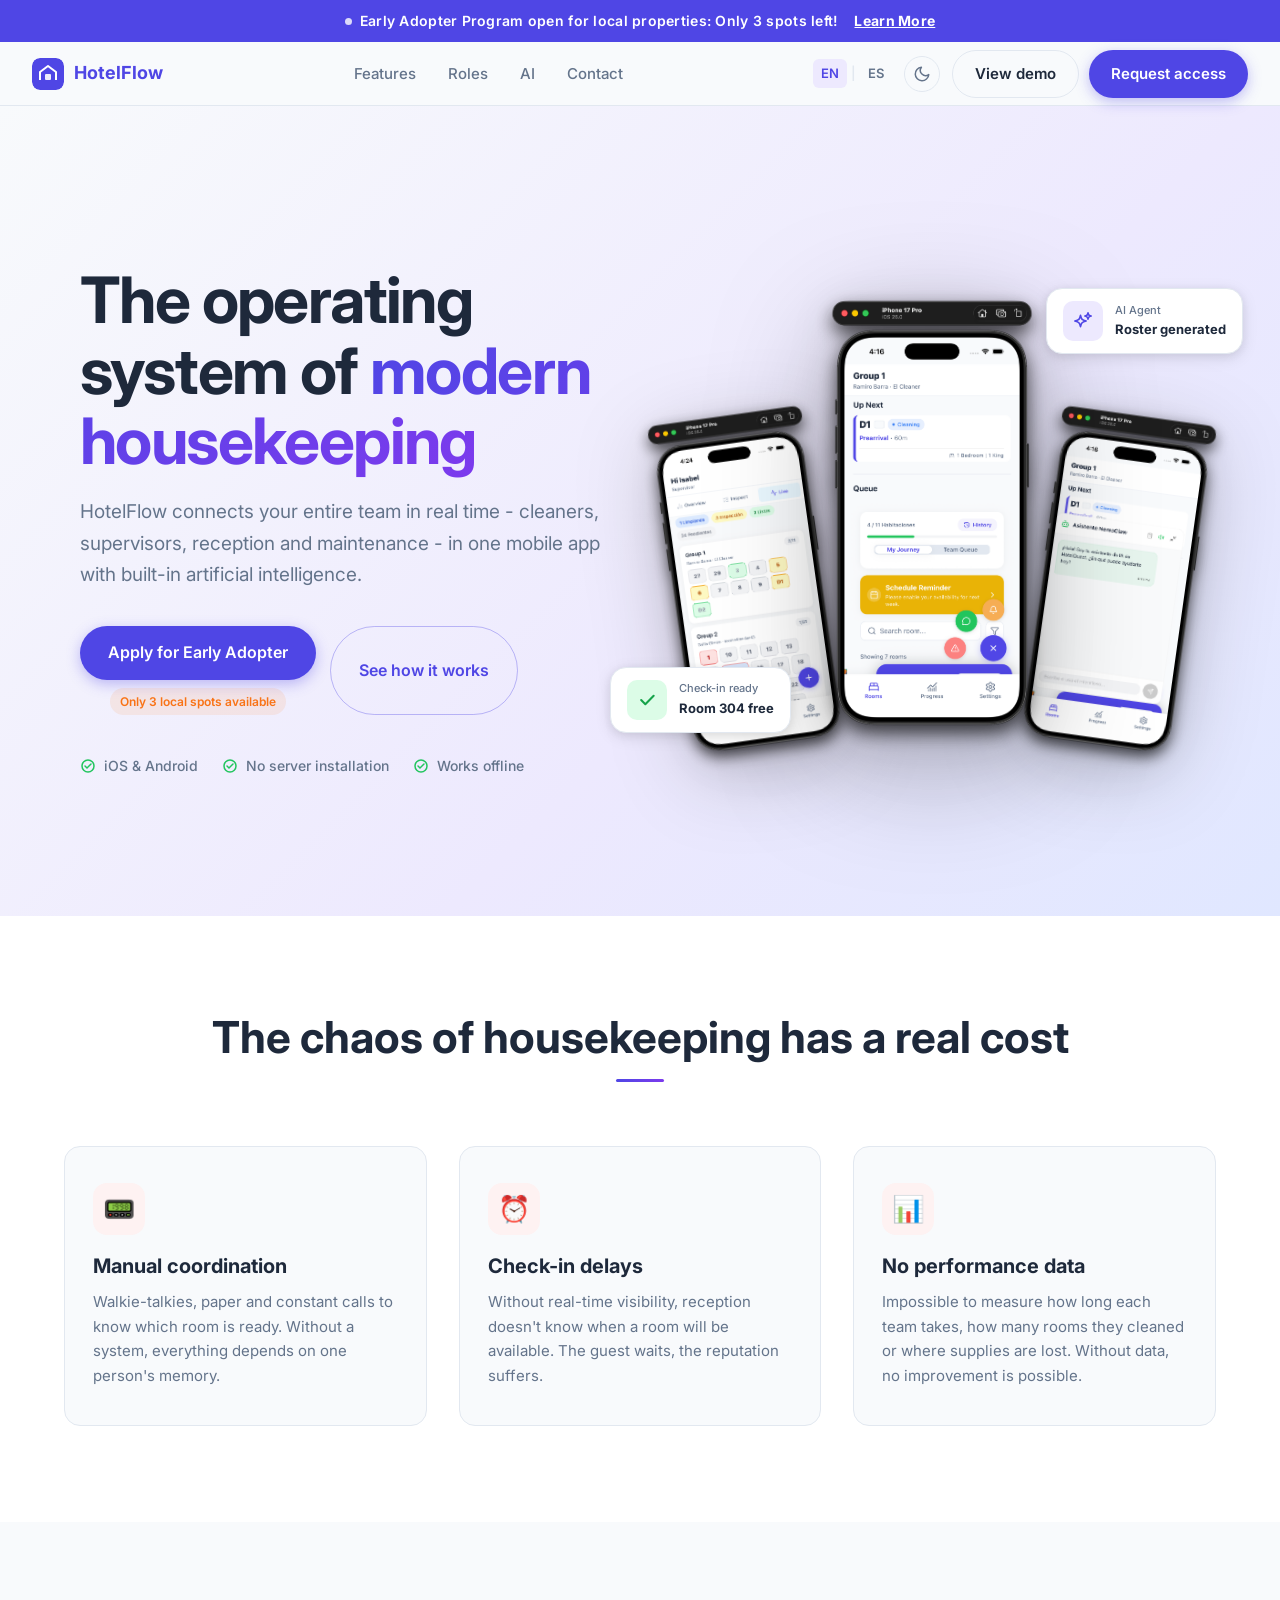
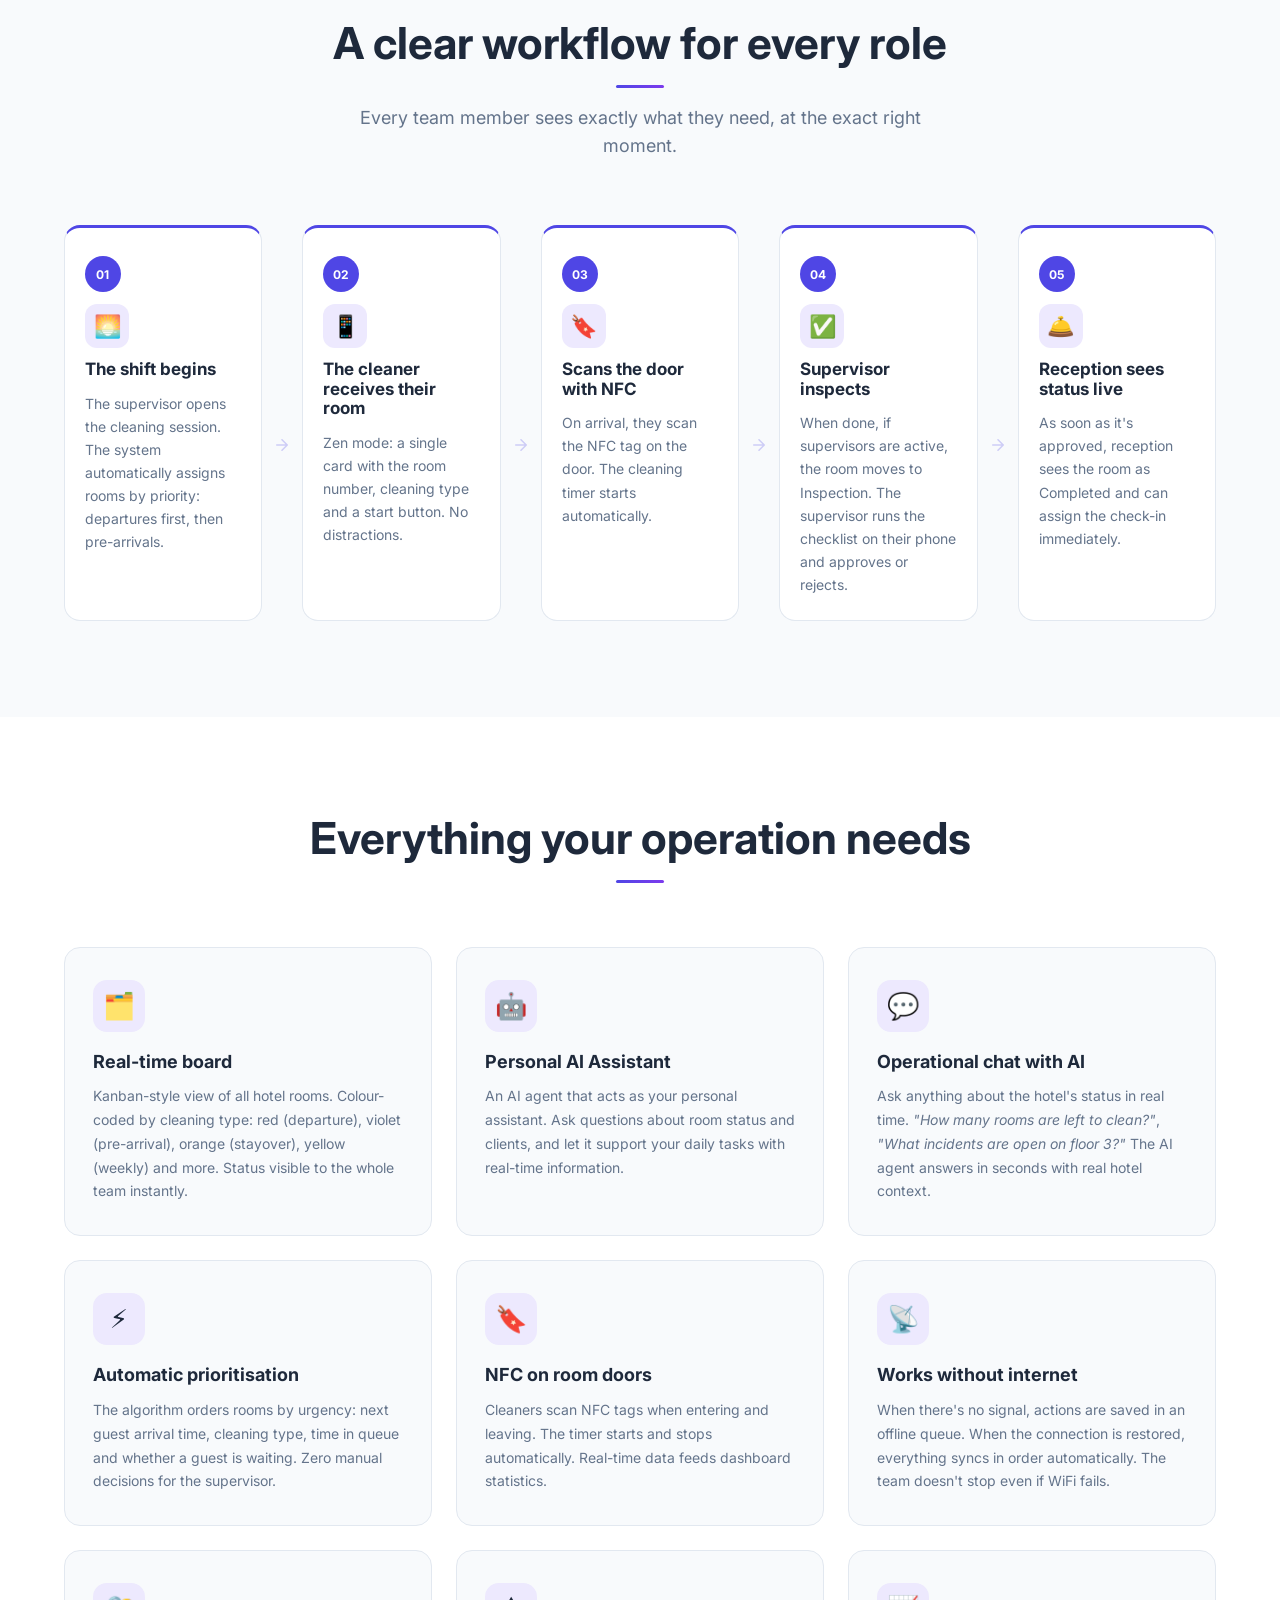
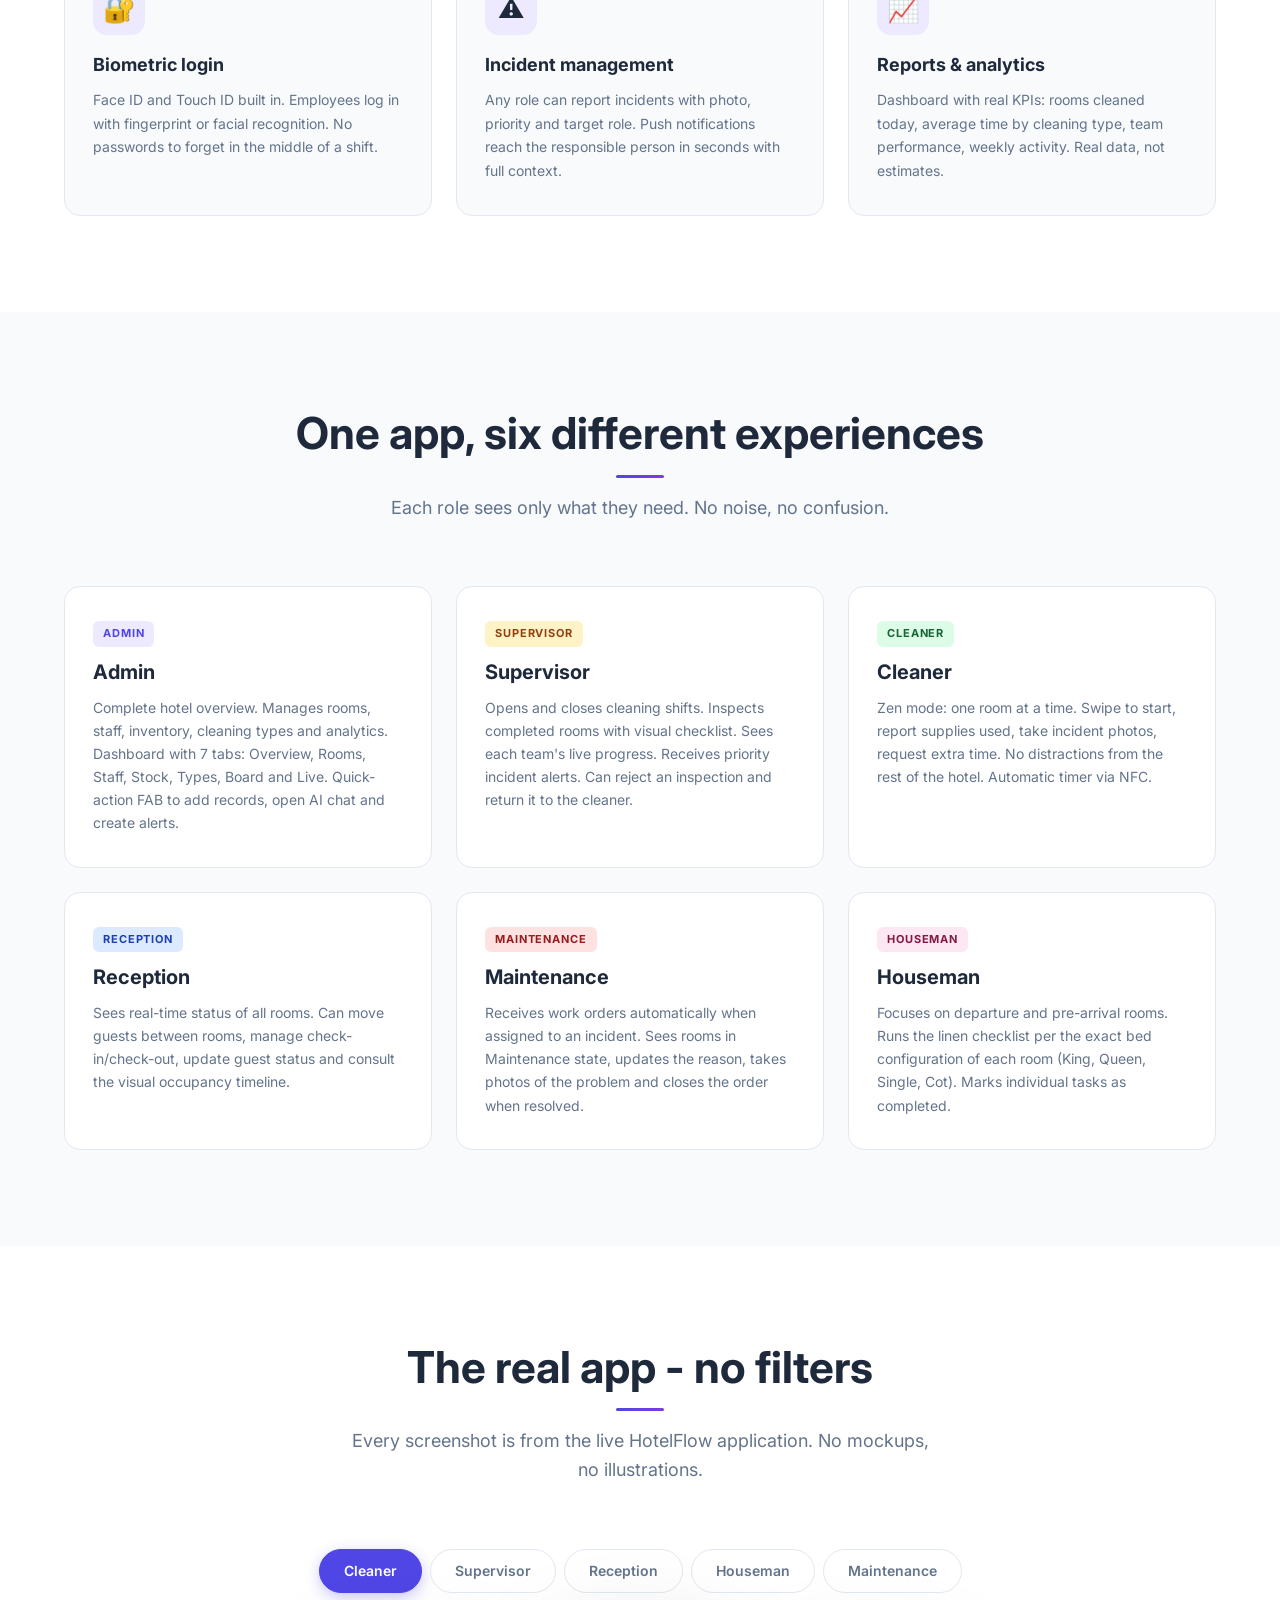
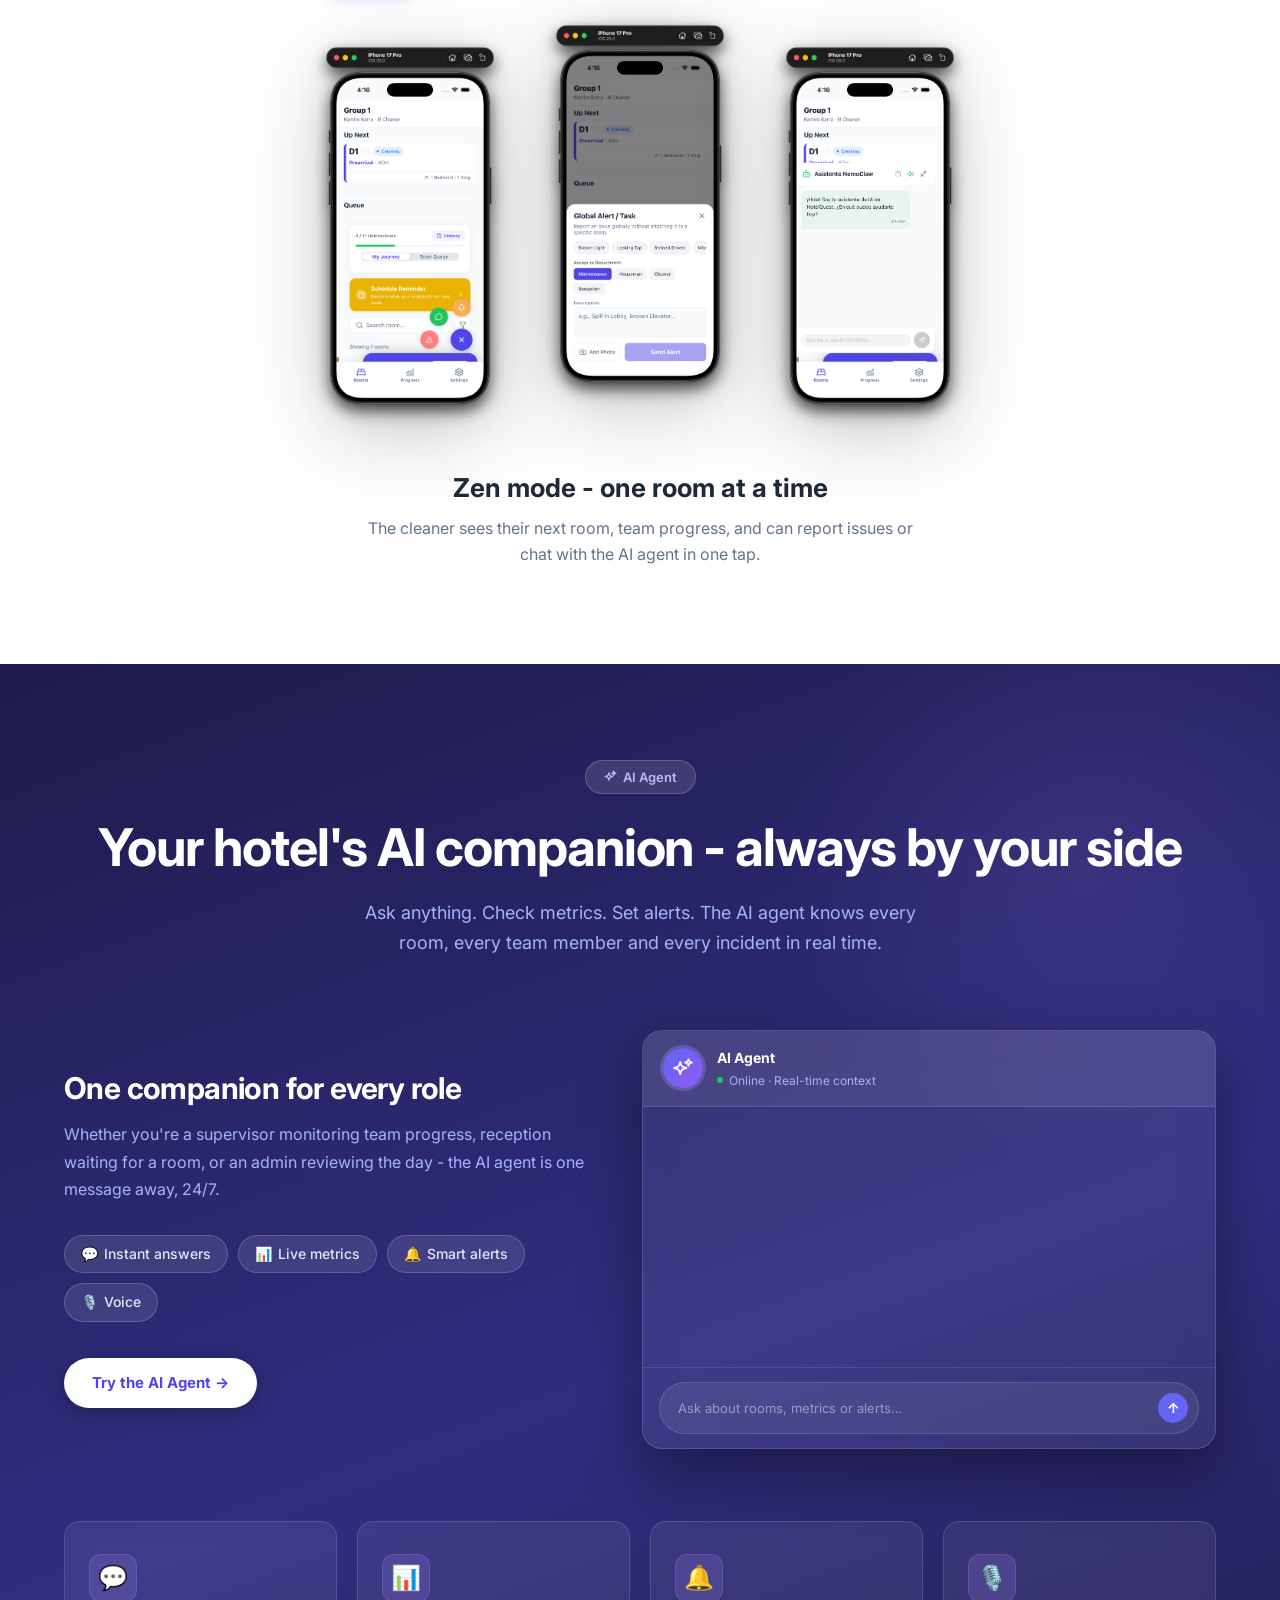
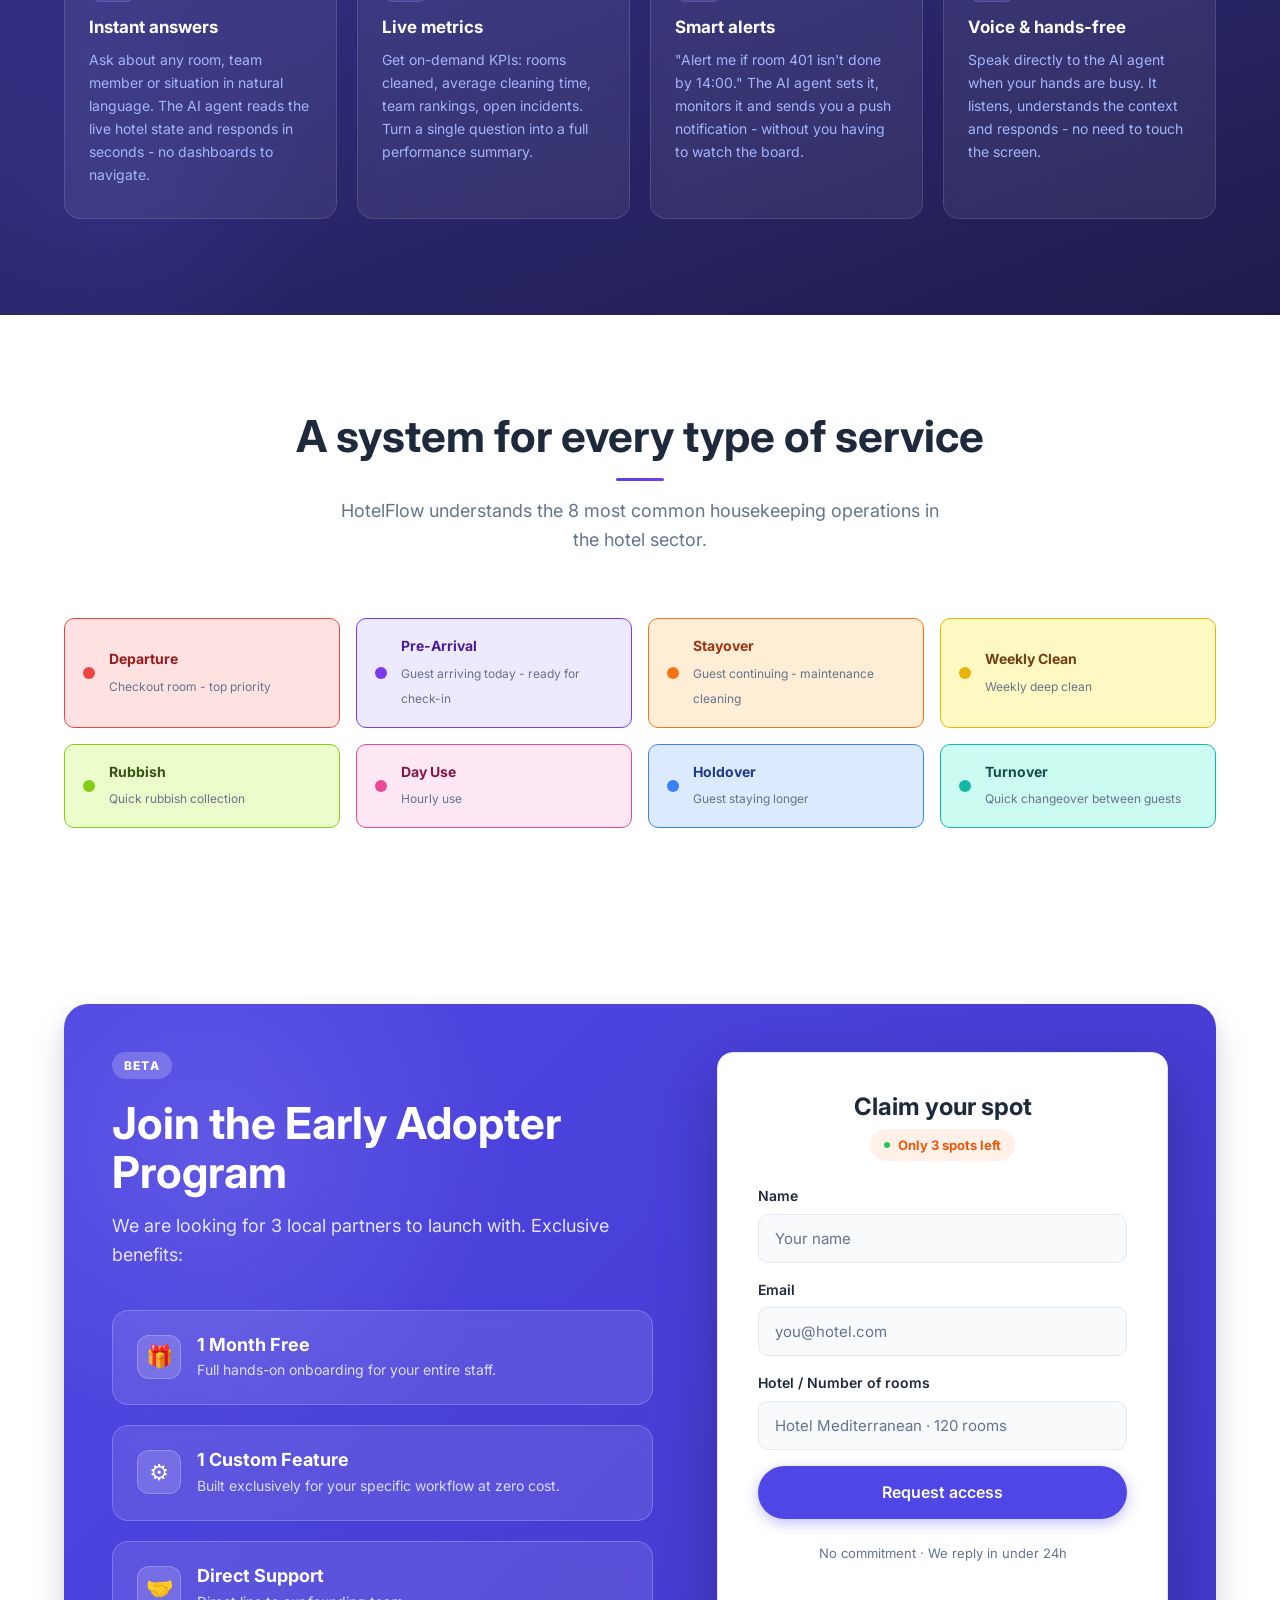
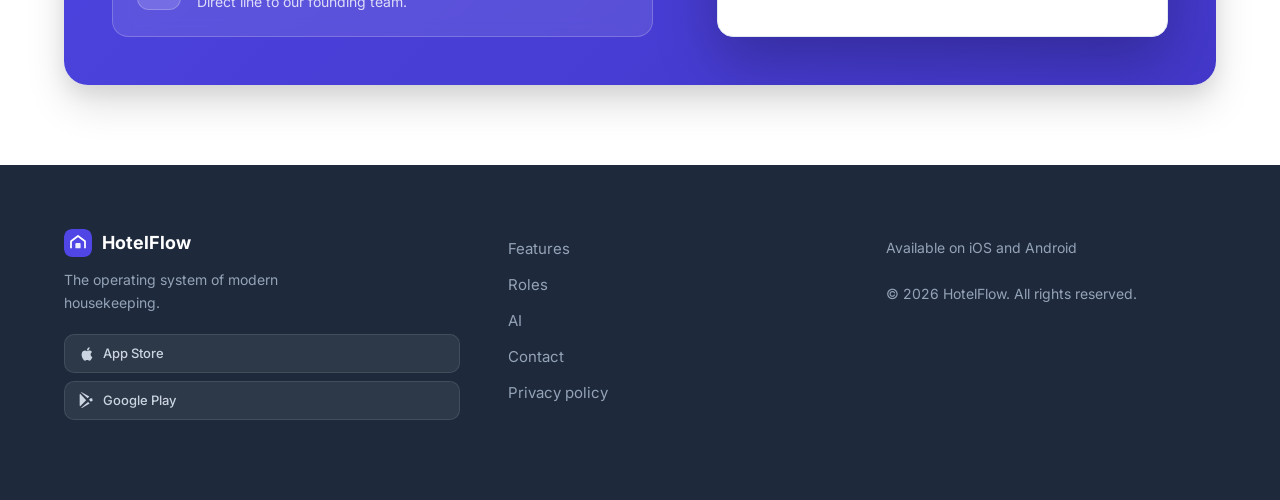
==== commit a7c10604: "feat: redesign early adopter and contact section for higher conversion" ====
--- a/index.html
+++ b/index.html
@@ -41,7 +41,7 @@
 
 <!-- ========== ANNOUNCEMENT BAR ========== -->
 <div class="announcement-bar" data-i18n-html="ea_banner">
-  Early Adopter Program open for local properties: Only 3 spots left! <a href="#early-adopter">Learn More</a>
+  Early Adopter Program open for local properties: Only 3 spots left! <a href="#contacto">Learn More</a>
 </div><!-- ========== NAVBAR ========== -->
 <nav class="nav" id="nav">
   <a href="#" class="nav__brand">
@@ -596,60 +596,67 @@
 </section>
 
 
-<!-- ========== EARLY ADOPTER ========== -->
-<section class="section early-adopter" id="early-adopter">
+<!-- ========== EARLY ADOPTER & CONTACTO ========== -->
+<section class="section early-adopter" id="contacto">
   <div class="container">
     <div class="ea-box reveal">
-      <div class="ea-box__content">
-        <div class="ea-box__badge">BETA</div>
-        <h2 data-i18n="ea_section_title">Join the Early Adopter Program</h2>
-        <p data-i18n="ea_section_sub">We are looking for 3 local partners to launch with. Exclusive benefits:</p>
-        <div class="ea-grid">
-          <div class="ea-card">
-            <div class="ea-card__icon">🎁</div>
-            <h3 data-i18n="ea_ben_1_title">1 Month Free</h3>
-            <p data-i18n="ea_ben_1_text">Full hands-on onboarding for your entire staff.</p>
+      <div class="ea-split">
+        <!-- Left: Info -->
+        <div class="ea-info">
+          <div class="ea-box__badge">BETA</div>
+          <h2 data-i18n="ea_section_title">Join the Early Adopter Program</h2>
+          <p data-i18n="ea_section_sub">We are looking for 3 local partners to launch with. Secure your spot now to get these exclusive benefits:</p>
+          <div class="ea-grid ea-grid--vertical">
+            <div class="ea-card">
+              <div class="ea-card__icon">🎁</div>
+              <div class="ea-card__content">
+                <h3 data-i18n="ea_ben_1_title">1 Month Free</h3>
+                <p data-i18n="ea_ben_1_text">Full hands-on onboarding for your entire staff.</p>
+              </div>
+            </div>
+            <div class="ea-card">
+              <div class="ea-card__icon">⚙️</div>
+              <div class="ea-card__content">
+                <h3 data-i18n="ea_ben_2_title">1 Custom Feature</h3>
+                <p data-i18n="ea_ben_2_text">Built exclusively for your specific workflow at zero cost.</p>
+              </div>
+            </div>
+            <div class="ea-card">
+              <div class="ea-card__icon">🤝</div>
+              <div class="ea-card__content">
+                <h3 data-i18n="ea_ben_3_title">Direct Support</h3>
+                <p data-i18n="ea_ben_3_text">Direct line to our founding team.</p>
+              </div>
+            </div>
           </div>
-          <div class="ea-card">
-            <div class="ea-card__icon">⚙️</div>
-            <h3 data-i18n="ea_ben_2_title">1 Custom Feature</h3>
-            <p data-i18n="ea_ben_2_text">Built exclusively for your specific workflow at zero cost.</p>
+        </div>
+        
+        <!-- Right: Form -->
+        <div class="ea-form-wrapper">
+          <div class="ea-form-header">
+            <h3 data-i18n="ea_form_title">Claim your spot</h3>
+            <div class="ea-spots-left">
+              <span class="live-dot"></span><span data-i18n="ea_spots_left">Only 3 spots left</span>
+            </div>
           </div>
-          <div class="ea-card">
-            <div class="ea-card__icon">🤝</div>
-            <h3 data-i18n="ea_ben_3_title">Direct Support</h3>
-            <p data-i18n="ea_ben_3_text">Direct line to our founding team.</p>
-          </div>
-        </div>
-      </div>
-    </div>
-  </div>
-</section>
-
-<!-- ========== CTA FINAL ========== -->
-<section class="cta-section" id="contacto">
-  <div class="container">
-    <div class="cta-section__inner">
-      <div class="cta-section__text reveal">
-        <h2 data-i18n="cta_title">Ready to transform your hotel's operation?</h2>
-        <p data-i18n="cta_sub">HotelFlow is available for iOS and Android. Request early access and we'll contact you in under 24 hours.</p>
-      </div>
-      <form class="cta-form reveal" id="cta-form" novalidate>
-        <div class="form-group">
-          <label for="f-name" data-i18n="form_name_label">Name</label>
-          <input type="text" id="f-name" name="nombre" data-i18n-ph="form_name_placeholder" placeholder="Your name" required />
-        </div>
-        <div class="form-group">
-          <label for="f-email" data-i18n="form_email_label">Email</label>
-          <input type="email" id="f-email" name="email" data-i18n-ph="form_email_placeholder" placeholder="you@hotel.com" required />
-        </div>
-        <div class="form-group">
-          <label for="f-hotel" data-i18n="form_hotel_label">Hotel / Number of rooms</label>
-          <input type="text" id="f-hotel" name="hotel" data-i18n-ph="form_hotel_placeholder" placeholder="Hotel Mediterranean · 120 rooms" required />
-        </div>
-        <button type="submit" class="btn btn--white btn--block btn--lg" data-i18n="form_btn">Request access</button>
-        <p class="cta-form__note" data-i18n="form_note">No commitment · We reply in under 24h</p>
-      </form>
+          <form class="cta-form ea-form" id="cta-form" novalidate>
+            <div class="form-group">
+              <label for="f-name" data-i18n="form_name_label">Name</label>
+              <input type="text" id="f-name" name="nombre" data-i18n-ph="form_name_placeholder" placeholder="Your name" required />
+            </div>
+            <div class="form-group">
+              <label for="f-email" data-i18n="form_email_label">Email</label>
+              <input type="email" id="f-email" name="email" data-i18n-ph="form_email_placeholder" placeholder="you@hotel.com" required />
+            </div>
+            <div class="form-group">
+              <label for="f-hotel" data-i18n="form_hotel_label">Hotel / Number of rooms</label>
+              <input type="text" id="f-hotel" name="hotel" data-i18n-ph="form_hotel_placeholder" placeholder="Hotel Mediterranean · 120 rooms" required />
+            </div>
+            <button type="submit" class="btn btn--primary btn--block btn--lg" data-i18n="form_btn">Apply for Early Adopter</button>
+            <p class="cta-form__note" data-i18n="form_note">No commitment · We reply in under 24h</p>
+          </form>
+        </div>
+      </div>
     </div>
   </div>
 </section>
--- a/styles.css
+++ b/styles.css
@@ -673,10 +673,10 @@
   margin: 0;
 }
 
-/* ============ EARLY ADOPTER ============ */
+/* ============ EARLY ADOPTER & CONTACTO ============ */
 .early-adopter {
   background: var(--bg-section-alt);
-  padding: 60px 0;
+  padding: 80px 0;
   transition: var(--transition-theme);
 }
 .ea-box {
@@ -684,15 +684,25 @@
   border-radius: var(--radius-lg);
   padding: 48px;
   color: #fff;
-  text-align: center;
   position: relative;
   overflow: hidden;
   box-shadow: var(--shadow-lg);
 }
 .ea-box::before {
-  content: ""; position: absolute; width: 400px; height: 400px;
+  content: ""; position: absolute; width: 600px; height: 600px;
   background: radial-gradient(circle, rgba(255,255,255,.1) 0%, transparent 70%);
-  top: -100px; right: -100px; pointer-events: none;
+  top: -150px; left: -150px; pointer-events: none;
+}
+.ea-split {
+  display: grid;
+  grid-template-columns: 1.2fr 1fr;
+  gap: 64px;
+  position: relative;
+  z-index: 1;
+}
+.ea-info {
+  display: flex;
+  flex-direction: column;
 }
 .ea-box__badge {
   display: inline-block;
@@ -703,82 +713,157 @@
   font-size: 12px;
   font-weight: 800;
   letter-spacing: 0.1em;
+  margin-bottom: 20px;
+  width: fit-content;
+}
+.ea-info h2 {
+  font-size: clamp(28px, 4vw, 44px);
+  color: #fff;
   margin-bottom: 16px;
-}
-.ea-box h2 {
-  font-size: clamp(28px, 4vw, 40px);
-  color: #fff;
-  margin-bottom: 12px;
-}
-.ea-box > .ea-box__content > p {
+  line-height: 1.1;
+}
+.ea-info > p {
   font-size: 18px;
   color: rgba(255,255,255,0.85);
   margin-bottom: 40px;
-}
-.ea-grid {
-  display: grid;
-  grid-template-columns: repeat(3, 1fr);
-  gap: 24px;
+  line-height: 1.6;
+}
+.ea-grid--vertical {
+  display: flex;
+  flex-direction: column;
+  gap: 20px;
 }
 .ea-card {
+  display: flex;
+  align-items: flex-start;
+  gap: 16px;
   background: rgba(255,255,255,0.1);
   border: 1px solid rgba(255,255,255,0.2);
   border-radius: var(--radius);
-  padding: 32px 24px;
+  padding: 24px;
   backdrop-filter: blur(8px);
-  text-align: left;
   transition: transform 0.3s, background 0.3s;
 }
 .ea-card:hover {
-  transform: translateY(-4px);
+  transform: translateX(6px);
   background: rgba(255,255,255,0.15);
 }
 .ea-card__icon {
-  width: 48px; height: 48px; border-radius: 12px;
-  display: inline-flex; align-items: center; justify-content: center;
-  font-size: 24px; margin-bottom: 16px;
+  width: 44px; height: 44px; border-radius: 12px;
+  display: flex; align-items: center; justify-content: center;
+  font-size: 22px;
   background: rgba(255,255,255,.15);
   border: 1px solid rgba(255,255,255,.22);
   flex-shrink: 0;
 }
-.ea-card h3 {
+.ea-card__content h3 {
   font-size: 18px;
   color: #fff;
-  margin-bottom: 8px;
-}
-.ea-card p {
+  margin-bottom: 4px;
+}
+.ea-card__content p {
   font-size: 14px;
   color: rgba(255,255,255,0.8);
-  line-height: 1.6;
-}
-
-@media (max-width: 768px) {
-  .ea-grid { grid-template-columns: 1fr; }
-  .ea-box { padding: 32px 24px; }
-}
-
-/* ============ CTA SECTION ============ */
-.cta-section { background: var(--primary); padding: 96px 0; }
-.cta-section__inner { display: grid; grid-template-columns: 1fr 1fr; gap: 64px; align-items: center; }
-.cta-section__text h2 { font-size: clamp(26px, 3.5vw, 40px); color: #fff; margin-bottom: 16px; }
-.cta-section__text p { font-size: 17px; color: rgba(255,255,255,.8); line-height: 1.65; }
-.cta-form { display: flex; flex-direction: column; gap: 16px; }
-.form-group { display: flex; flex-direction: column; gap: 6px; }
-.form-group label { font-size: 14px; font-weight: 600; color: rgba(255,255,255,.85); }
+  line-height: 1.5;
+}
+
+/* Form Side */
+.ea-form-wrapper {
+  background: var(--bg-card);
+  border-radius: var(--radius);
+  padding: 40px;
+  box-shadow: 0 24px 60px rgba(0,0,0,0.25);
+  border: 1px solid var(--border);
+  color: var(--text);
+}
+.ea-form-header {
+  margin-bottom: 24px;
+  text-align: center;
+}
+.ea-form-header h3 {
+  font-size: 24px;
+  margin-bottom: 8px;
+  color: var(--text);
+}
+.ea-spots-left {
+  display: inline-flex;
+  align-items: center;
+  gap: 8px;
+  background: rgba(249,115,22,0.1);
+  color: #EA580C;
+  padding: 6px 14px;
+  border-radius: 999px;
+  font-size: 13px;
+  font-weight: 700;
+}
+html[data-theme="dark"] .ea-spots-left {
+  color: #FB923C;
+}
+.cta-form {
+  display: flex;
+  flex-direction: column;
+  gap: 16px;
+}
+.form-group {
+  display: flex;
+  flex-direction: column;
+  gap: 6px;
+}
+.form-group label {
+  font-size: 14px;
+  font-weight: 600;
+  color: var(--text);
+}
 .form-group input {
-  padding: 13px 16px; border-radius: var(--radius-sm);
-  border: 1.5px solid rgba(255,255,255,.25);
-  background: rgba(255,255,255,.12); color: #fff;
-  font-size: 15px; font-family: inherit; outline: none;
-  transition: border-color .2s, background .2s;
-}
-.form-group input::placeholder { color: rgba(255,255,255,.45); }
-.form-group input:focus { border-color: rgba(255,255,255,.7); background: rgba(255,255,255,.18); }
-.cta-form__note { font-size: 13px; color: rgba(255,255,255,.6); text-align: center; }
-.cta-form .btn--white { font-size: 16px; padding: 15px; }
-.form-success { display:none; background: rgba(255,255,255,.1); border: 1px solid rgba(255,255,255,.25); border-radius: var(--radius-sm); padding: 28px; text-align: center; color: #fff; }
-.form-success h3 { font-size: 20px; margin-bottom: 8px; }
-.form-success p { color: rgba(255,255,255,.8); }
+  padding: 14px 16px;
+  border-radius: var(--radius-sm);
+  border: 1.5px solid var(--border);
+  background: var(--bg);
+  color: var(--text);
+  font-size: 15px;
+  font-family: inherit;
+  outline: none;
+  transition: border-color 0.2s, background 0.2s, box-shadow 0.2s;
+}
+.form-group input::placeholder {
+  color: var(--text-muted);
+}
+.form-group input:focus {
+  border-color: var(--primary);
+  background: var(--bg-card);
+  box-shadow: 0 0 0 3px rgba(79,70,229,0.15);
+}
+.cta-form__note {
+  font-size: 13px;
+  color: var(--text-muted);
+  text-align: center;
+  margin-top: 8px;
+}
+.form-success {
+  display: none;
+  background: var(--bg);
+  border: 1px solid var(--border);
+  border-radius: var(--radius-sm);
+  padding: 32px;
+  text-align: center;
+  color: var(--text);
+}
+.form-success h3 {
+  font-size: 20px;
+  margin-bottom: 8px;
+  color: var(--text);
+}
+.form-success p {
+  color: var(--text-muted);
+}
+
+@media (max-width: 992px) {
+  .ea-split { grid-template-columns: 1fr; gap: 48px; }
+  .ea-box { padding: 40px 24px; }
+}
+@media (max-width: 480px) {
+  .ea-form-wrapper { padding: 32px 20px; }
+}
 
 /* ============ FOOTER ============ */
 .footer { background: var(--footer-bg); padding: 64px 0 32px; transition: background .3s; }
